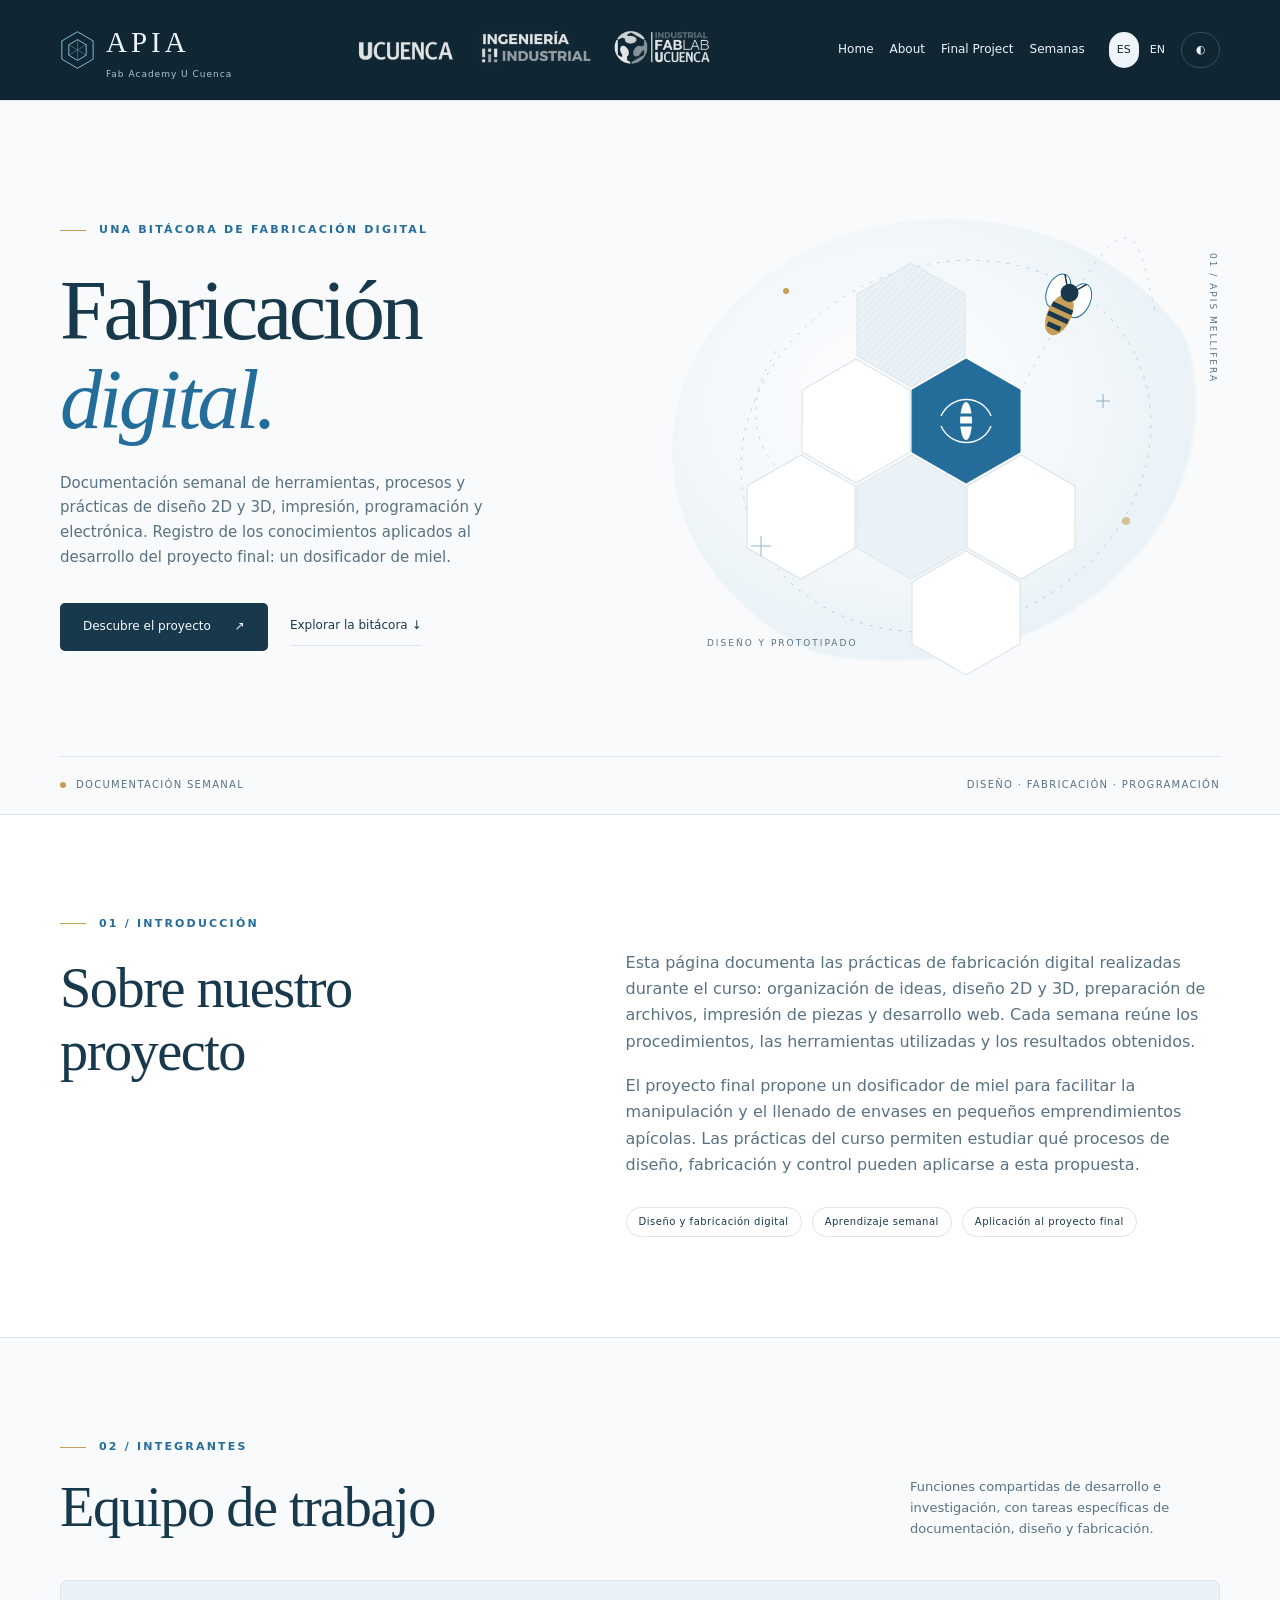
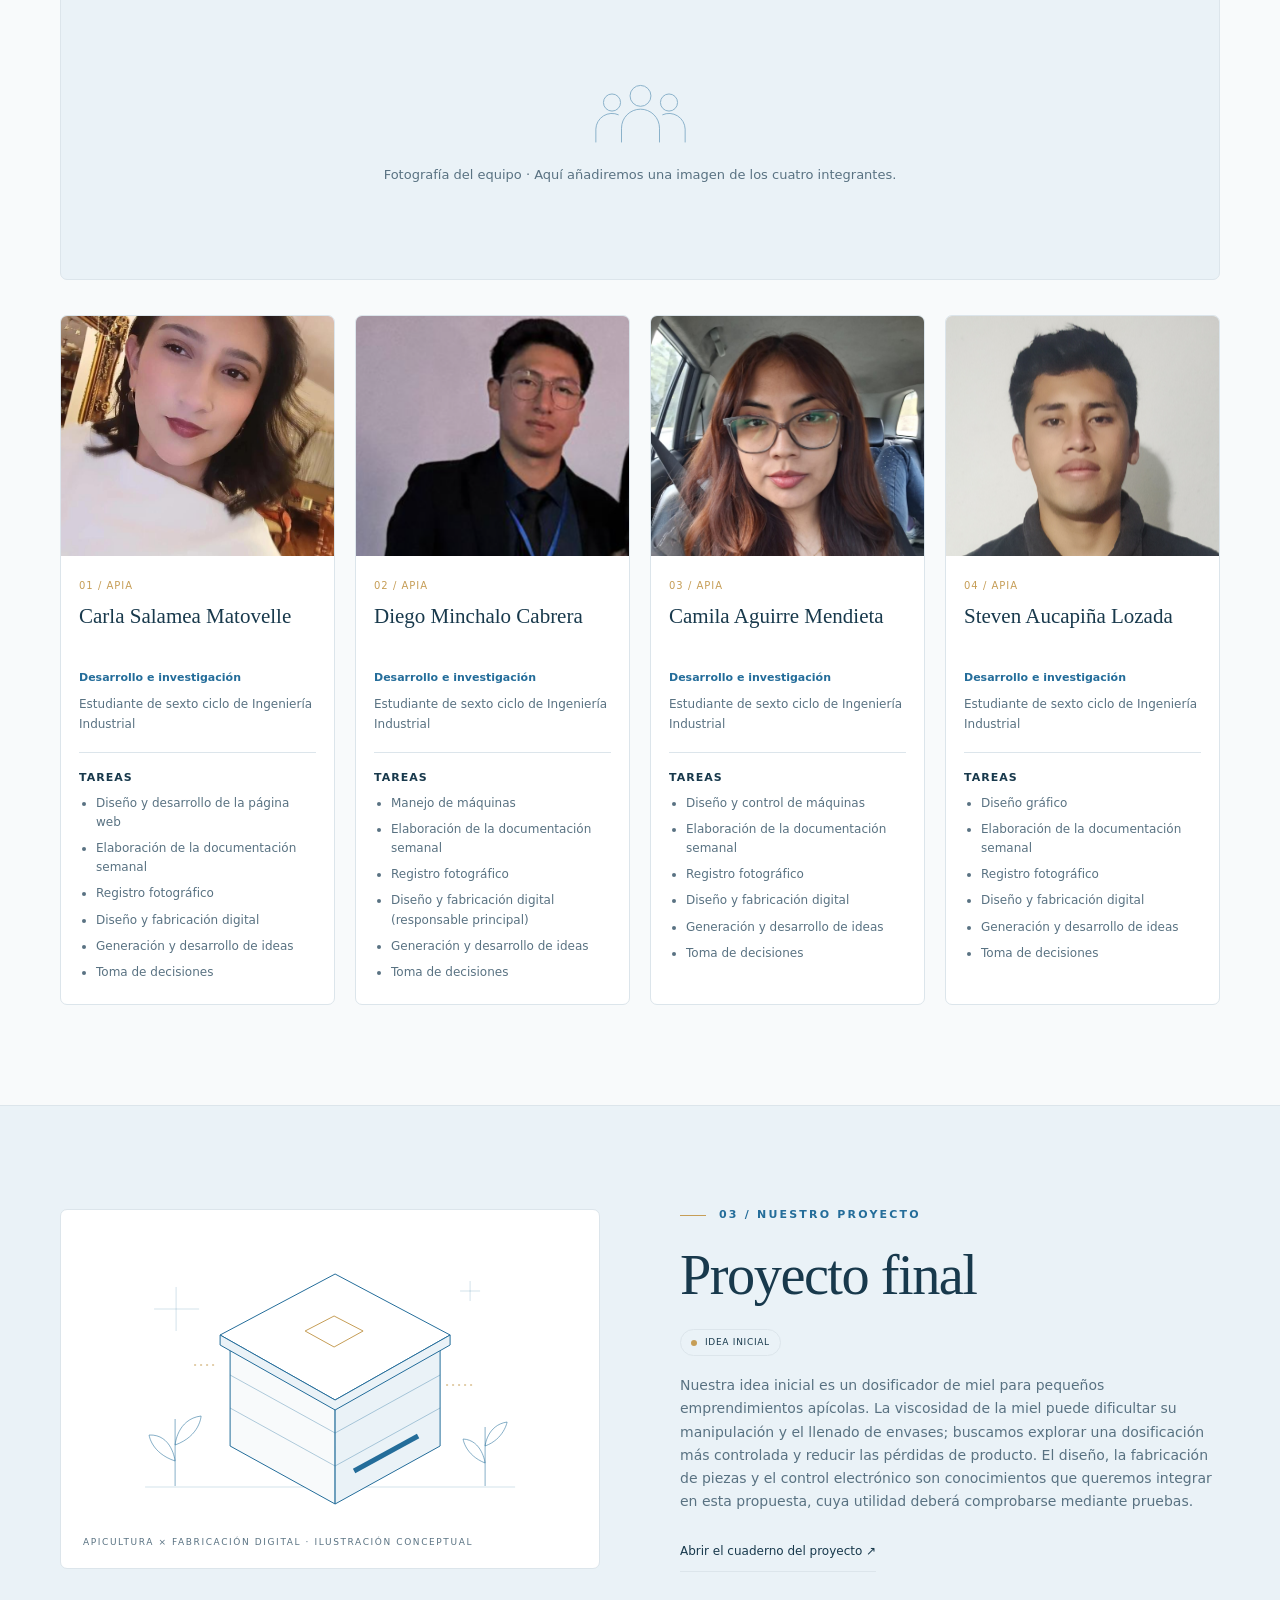
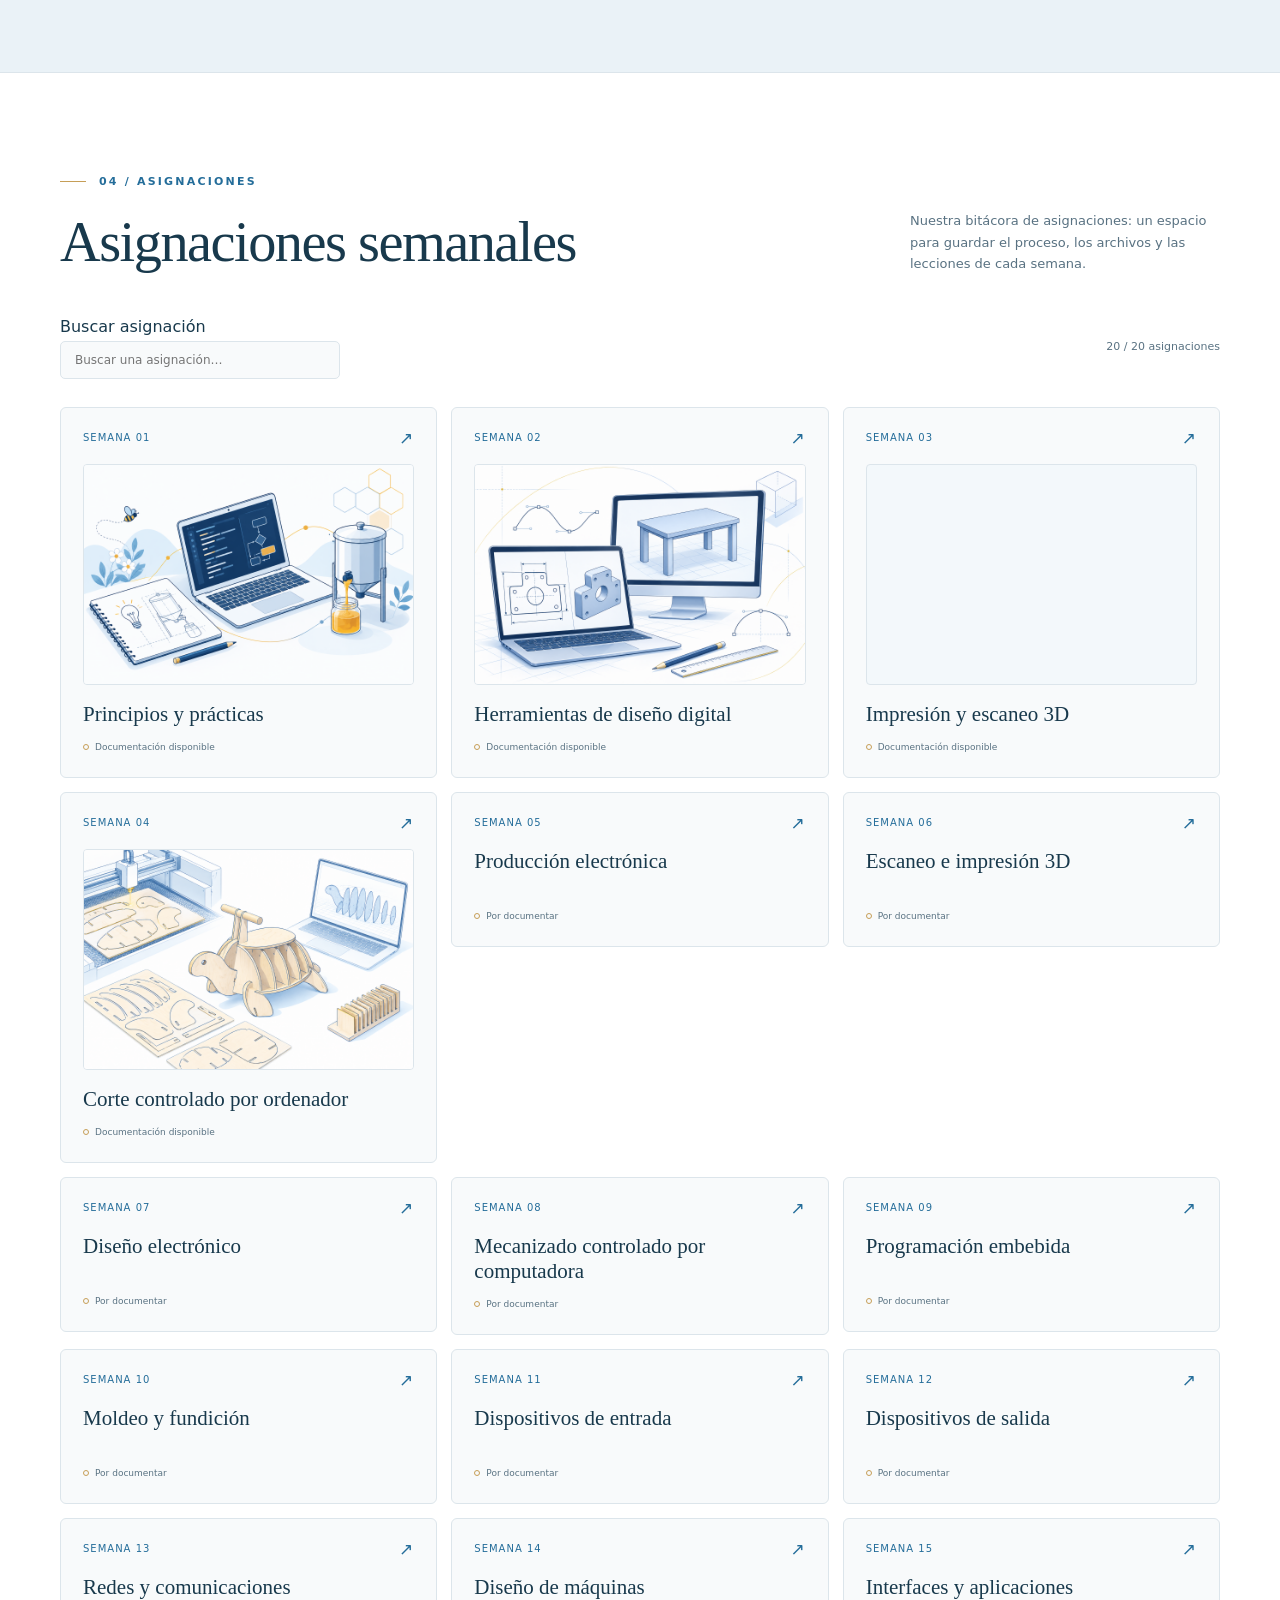
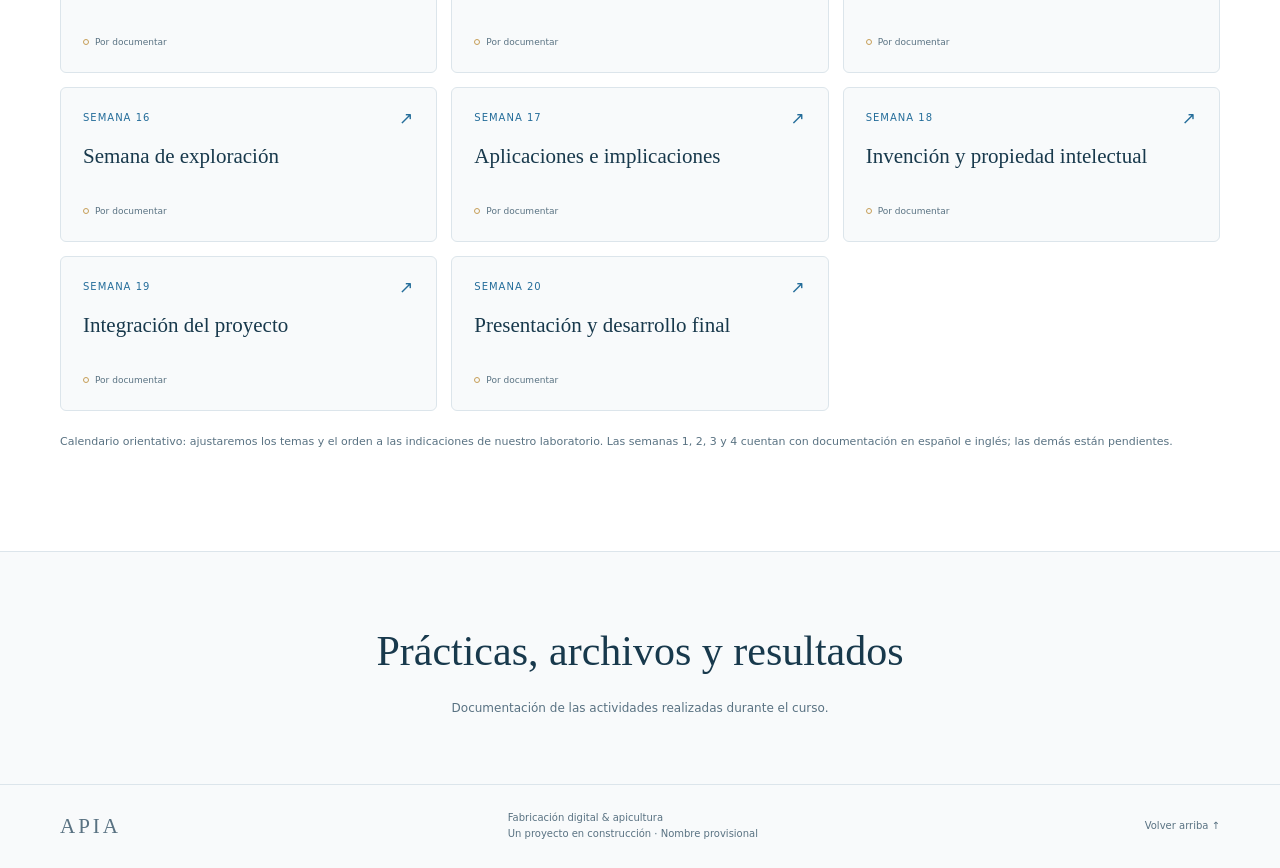
==== index.html @ dae1dbb6 "Reorganize week 4 around parametric press-fit design and laser cutting" ====
<!doctype html>
<html lang="es" data-theme="light">
<head>
<meta charset="utf-8"><meta name="viewport" content="width=device-width, initial-scale=1">
<meta name="description" content="Documentación semanal de diseño, fabricación digital y desarrollo de un dosificador de miel.">
<title>APIA · Fabricación digital</title>
<style>
:root{--bg:#f8fafb;--paper:#fff;--ink:#18394c;--muted:#597282;--blue:#246d9a;--soft:#eaf2f7;--line:#dce5eb;--gold:#c69e57;--header:rgba(248,250,251,.92);color-scheme:light}html[data-theme=dark]{--bg:#101f2a;--paper:#172c39;--ink:#edf5fa;--muted:#afc3cf;--blue:#93cfee;--soft:#203b4c;--line:#355060;--gold:#dfbc7d;--header:rgba(16,31,42,.94);color-scheme:dark}*{box-sizing:border-box}html{scroll-behavior:smooth;scroll-padding-top:110px}body{margin:0;background:var(--bg);color:var(--ink);font:16px/1.65 system-ui,-apple-system,BlinkMacSystemFont,"Segoe UI",sans-serif}button,a{-webkit-tap-highlight-color:transparent}a{color:inherit;text-decoration:none}button{font:inherit;cursor:pointer;color:inherit}button:focus-visible,a:focus-visible{outline:3px solid var(--gold);outline-offset:5px}button{border:0}h1,h2,h3,p{margin:0}h1,h2,.serif{font-family:Georgia,"Times New Roman",serif;font-weight:400}h2{font-size:clamp(36px,4.4vw,58px);line-height:1.13;letter-spacing:-1.5px}p{color:var(--muted)}.wrap{width:min(1160px,calc(100% - 64px));margin:auto}.eyebrow{font-size:11px;font-weight:650;text-transform:uppercase;letter-spacing:2.2px;color:var(--blue);display:flex;align-items:center;gap:13px}.eyebrow:before{content:"";width:26px;height:1px;background:var(--gold)}header{position:sticky;top:0;z-index:10;background:var(--header);backdrop-filter:blur(16px);border-bottom:1px solid var(--line)}.nav{display:flex;align-items:center;justify-content:space-between;min-height:88px;gap:24px}.brand{display:flex;align-items:center;gap:11px}.brand svg{width:35px;height:40px;color:var(--blue)}.brand strong{font-family:Georgia,serif;font-size:29px;letter-spacing:4px;font-weight:400}.brand small{display:block;font-size:8px;letter-spacing:1.8px;color:var(--muted);margin-top:-6px}.navlinks{display:flex;gap:28px;font-size:12px}.tools{display:flex;gap:8px;align-items:center}.tool{background:transparent;border:1px solid var(--line);border-radius:24px;min-width:39px;height:36px;font-size:11px;padding:0 11px}.tool.active{background:var(--ink);color:var(--bg);border-color:var(--ink)}.langs{display:flex;gap:3px}.langs .tool{border:0;min-width:30px;padding:0 8px}.hero{position:relative;overflow:hidden}.hero-grid{display:grid;grid-template-columns:1.08fr 1fr;gap:20px;align-items:center;min-height:655px;padding:70px 0 55px}.hero h1{font-size:clamp(55px,6.6vw,86px);line-height:1.06;letter-spacing:-3.5px;margin:26px 0}.hero h1 em{color:var(--blue);font-weight:400}.hero-copy>p{max-width:430px;font-size:15px}.actions{display:flex;gap:22px;align-items:center;margin-top:33px;flex-wrap:wrap}.primary{background:var(--ink);color:var(--bg);padding:14px 23px;border-radius:5px;font-size:12px;display:inline-flex;gap:24px;align-items:center}.textlink{font-size:12px;border-bottom:1px solid var(--line);padding:9px 0}.hero-art{position:relative;height:490px}.orb{position:absolute;inset:28px 0 0;border-radius:50%;background:radial-gradient(ellipse at 40% 40%,var(--paper),var(--soft) 65%,transparent 66%)}.hive-art{position:absolute;width:100%;height:100%;color:var(--blue);overflow:visible}.orbit{stroke:var(--blue);stroke-width:.8;stroke-dasharray:3 7;fill:none;opacity:.3}.hex{fill:var(--paper);stroke:var(--line);stroke-width:1.2}.hex-blue{fill:var(--blue);stroke:var(--blue)}.hex-soft{fill:var(--soft);stroke:var(--line)}.flying{animation:drift 8s ease-in-out infinite;transform-origin:340px 140px}.wing{animation:wing .23s ease-in-out infinite alternate;transform-box:fill-box;transform-origin:bottom center}.art-label{position:absolute;bottom:30px;left:35px;font-size:9px;letter-spacing:2px;color:var(--muted)}.art-note{position:absolute;right:0;top:62px;writing-mode:vertical-rl;font-size:9px;letter-spacing:2px;color:var(--muted)}.hero-bottom{border-top:1px solid var(--line);display:flex;justify-content:space-between;align-items:center;padding:20px 0;font-size:10px;color:var(--muted);letter-spacing:1.3px;text-transform:uppercase}.hero-bottom span:first-child{display:flex;gap:10px;align-items:center}.dot{width:6px;height:6px;border-radius:50%;background:var(--gold)}section{padding:100px 0;scroll-margin-top:20px}.intro{background:var(--paper);border-block:1px solid var(--line)}.intro-grid{display:grid;grid-template-columns:.8fr 1fr;gap:90px;align-items:start}.intro h2{margin-top:24px}.intro-text{padding-top:35px}.intro-text p+p{margin-top:18px}.pillars{display:flex;gap:10px;flex-wrap:wrap;margin-top:28px}.pill{font-size:10px;border:1px solid var(--line);border-radius:20px;padding:6px 12px;letter-spacing:.5px}.section-top{display:flex;justify-content:space-between;gap:36px;align-items:end;margin-bottom:40px}.section-top h2{margin-top:20px}.section-top>p{max-width:310px;font-size:13px}.team-grid{display:grid;grid-template-columns:repeat(4,1fr);gap:20px}.person{background:var(--paper);border:1px solid var(--line);border-radius:7px;overflow:hidden}.portrait{height:240px;position:relative;background:var(--soft);display:grid;place-items:center;overflow:hidden}.portrait:before{content:"";width:150px;height:150px;border:1px solid var(--line);transform:rotate(30deg);border-radius:28px}.portrait svg{position:absolute;width:94px;height:115px;color:var(--blue);opacity:.3}.portrait img{position:absolute;width:100%;height:100%;object-fit:cover}.photo-label{position:absolute;bottom:13px;left:15px;font-size:8px;text-transform:uppercase;letter-spacing:1.8px;color:var(--muted)}.person-copy{padding:20px}.person h3{font:22px Georgia,serif}.person-copy p{font-size:12px;margin-top:8px}.person-num{font-size:10px;color:var(--gold);letter-spacing:1px;display:block;margin-bottom:9px}.project{background:var(--soft);border-block:1px solid var(--line)}.project-grid{display:grid;grid-template-columns:1fr 1fr;gap:80px;align-items:center}.project-visual{height:360px;border:1px solid var(--line);border-radius:7px;position:relative;display:grid;place-items:center;background:var(--paper);overflow:hidden}.project-visual svg{height:280px;width:90%;color:var(--blue)}.visual-caption{position:absolute;left:22px;bottom:18px;font-size:9px;letter-spacing:1.6px;color:var(--muted)}.project h2{margin:20px 0}.project p{font-size:14px}.status{display:inline-flex;align-items:center;gap:8px;padding:5px 10px;border:1px solid var(--line);border-radius:20px;font-size:9px;letter-spacing:.7px;margin-bottom:18px}.project .textlink{display:inline-block;margin-top:20px}.weeks{background:var(--paper)}.weeks-head{margin-bottom:28px;display:flex;justify-content:space-between;gap:16px;align-items:center}.search{border:1px solid var(--line);background:var(--bg);color:var(--ink);border-radius:5px;padding:11px 14px;font:12px system-ui;max-width:100%;width:280px}.week-count{font-size:11px;color:var(--muted)}.week-grid{display:grid;grid-template-columns:repeat(3,1fr);gap:14px}.week{padding:22px;text-align:left;background:var(--bg);border:1px solid var(--line);border-radius:6px;min-height:155px;transition:transform .2s,border-color .2s;display:flex;flex-direction:column;align-items:start}.week:hover{transform:translateY(-4px);border-color:var(--blue)}.week-top{display:flex;justify-content:space-between;width:100%;font-size:10px;color:var(--blue);letter-spacing:1px}.week-top .arrow{font-size:17px;line-height:1}.week h3{font:21px/1.2 Georgia,serif;margin:17px 0 13px}.week-status{font-size:9px;color:var(--muted);margin-top:auto;display:flex;gap:6px;align-items:center}.week-status:before{content:"";width:4px;height:4px;border:1px solid var(--gold);border-radius:50%}.calendar-note{font-size:11px;margin-top:22px}.empty{padding:30px 0;color:var(--muted)}.closing{padding:65px 0;text-align:center;border-top:1px solid var(--line)}.closing .serif{font-size:clamp(27px,4vw,42px)}.closing p{font-size:12px;margin-top:13px}footer{border-top:1px solid var(--line);padding:24px 0}.footer-inner{display:flex;justify-content:space-between;gap:20px;align-items:center;font-size:10px;color:var(--muted)}dialog{width:min(680px,calc(100% - 32px));max-height:85dvh;border:1px solid var(--line);background:var(--paper);color:var(--ink);border-radius:10px;padding:38px;box-shadow:0 30px 100px #0003}dialog::backdrop{background:#0b2439a6;backdrop-filter:blur(5px)}.dialog-close{float:right;background:var(--soft);border-radius:50%;width:35px;height:35px;font-size:24px;line-height:1}.dialog-label{font-size:10px;letter-spacing:1.6px;color:var(--blue);margin-bottom:20px}dialog h2{font-size:36px;margin:18px 0 24px}dialog h3{font:23px Georgia,serif;margin:24px 0 10px}dialog p{font-size:14px;white-space:pre-line}.skip{position:fixed;left:20px;top:-100px;z-index:30;background:var(--ink);color:var(--bg);padding:12px}.skip:focus{top:10px}@keyframes drift{0%,100%{transform:translate(0,0) rotate(-5deg)}50%{transform:translate(-18px,16px) rotate(6deg)}}@keyframes wing{to{transform:scaleX(.75) rotate(9deg)}}@media(min-width:1500px){.hero-grid{min-height:720px}}@media(max-width:900px){.navlinks{gap:15px;font-size:11px}.wrap{width:calc(100% - 40px)}.hero-grid{min-height:580px}.hero h1{font-size:62px}.hero-art{height:380px}.intro-grid,.project-grid{gap:40px}.team-grid{grid-template-columns:repeat(2,1fr)}.portrait{height:260px}}@media(max-width:620px){.nav{flex-wrap:wrap;gap:10px;padding:14px 0}.brand strong{font-size:24px}.brand svg{width:27px}.navlinks{order:3;width:100%;justify-content:space-between;padding-top:8px;border-top:1px solid var(--line);font-size:11px}.tool{height:32px}.hero-grid{grid-template-columns:1fr;padding:44px 0 10px;gap:0}.hero h1{font-size:62px;letter-spacing:-2.5px}.hero-copy>p{font-size:14px}.hero-art{height:340px;max-width:390px;width:100%;margin:0 auto}.art-label{left:15px;bottom:15px;font-size:8px}.art-note{font-size:8px}.hero-bottom{font-size:8px;gap:15px;letter-spacing:.6px}.hero-bottom>span:last-child{text-align:right}section{padding:64px 0}.intro-grid,.project-grid{grid-template-columns:1fr;gap:26px}.intro-text{padding:0}.section-top{display:block}.section-top>p{margin-top:20px}.team-grid{gap:12px}.portrait{height:180px}.person-copy{padding:14px}.person h3{font-size:19px}.person-copy p{font-size:11px}.project-visual{height:290px}.project-grid>.project-copy{order:-1}.week-grid{grid-template-columns:1fr 1fr;gap:10px}.week{padding:15px;min-height:155px}.week h3{font-size:19px}.weeks-head{align-items:start;flex-direction:column}.search{width:100%}.footer-inner{align-items:start}.footer-inner>span{max-width:190px;text-align:right}dialog{padding:24px}dialog h2{font-size:30px}}@media(prefers-reduced-motion:reduce){html{scroll-behavior:auto}*,*:before,*:after{animation:none!important;transition:none!important}}

.institution-bar{background:#fff;border-bottom:1px solid #dce5eb}.institutions{display:flex;justify-content:center;align-items:center;gap:38px;padding:15px 0}.institution{color:#143b60;font-family:Arial,sans-serif;font-weight:800;line-height:1.12;text-align:center;min-width:150px}.institution.uc{font-size:28px;letter-spacing:-1px}.institution small{display:block;font-size:9px;letter-spacing:1.3px;font-weight:500;margin-top:5px}.institution.industrial{font-size:17px;text-align:left;border-left:4px solid #b2303f;padding-left:12px}.institution.fablab{font-size:21px;border-left:1px solid #dce5eb;padding-left:30px}.group-photo{margin-bottom:35px;border:1px solid var(--line);border-radius:7px;background:var(--soft);min-height:300px;display:flex;align-items:center;justify-content:center;flex-direction:column;gap:14px;padding:30px;text-align:center}.group-photo svg{width:95px;height:75px;color:var(--blue);opacity:.5}.group-photo figcaption{font-size:13px;color:var(--muted)}.group-photo img{width:100%;max-height:480px;object-fit:cover;border-radius:4px}.group-photo.has-photo{padding:0;overflow:hidden}.group-photo.has-photo figcaption{padding:0 20px 20px}.group-photo{margin-inline:0}.navlinks{gap:22px}html{scroll-padding-top:190px}@media(max-width:620px){.institutions{gap:12px;padding:12px 0}.institution{min-width:0;flex:1}.institution.uc{font-size:19px}.institution.industrial{font-size:11px;padding-left:8px}.institution.fablab{font-size:15px;padding-left:10px}.institution small{font-size:7px;letter-spacing:.5px}.group-photo{min-height:230px}.navlinks{gap:15px;justify-content:center}html{scroll-padding-top:210px}}
/* Los archivos originales se conservan; el contenedor solo limita sus márgenes blancos. */
.institutions{gap:24px;padding:12px 0}.institution{position:relative;width:210px;max-width:210px;min-width:0;height:80px;overflow:hidden;background:#fff;flex:1;border:1px solid #e7edf1;border-radius:6px}.institution img{position:absolute;left:50%;top:50%;transform:translate(-50%,-50%);width:calc(100% - 26px);height:auto;display:block;max-width:184px}@media(max-width:620px){.institutions{gap:9px;padding:10px 0}.institution{height:55px}.institution img{width:calc(100% - 12px)}}
/* Logos integrados en la barra principal, sin franja ni tarjetas. */
header{background:#102632;color:#edf5fa}.nav{gap:24px;min-height:100px}.brand{flex-shrink:0}.brand small{color:#afc3cf;font-size:9px;letter-spacing:1px;margin-top:0}.brand svg{color:#93cfee}.institutions{display:flex;align-items:center;gap:18px;padding:0;flex:1;justify-content:center;min-width:0}.institution{flex:0 1 112px;width:112px;max-width:112px;height:46px;border:0;border-radius:0;background:transparent}.institution img{width:100%;max-width:none;filter:grayscale(1) invert(1);mix-blend-mode:screen}.navlinks{flex-shrink:0;color:#edf5fa;gap:20px}.tools{flex-shrink:0}.tool{border-color:#355060;color:#edf5fa}.tool.active{background:#edf5fa;color:#102632;border-color:#edf5fa}html{scroll-padding-top:125px}@media(max-width:1000px){.nav{gap:14px;flex-wrap:wrap;padding:16px 0}.institutions{order:2;flex:0 0 100%;gap:24px}.navlinks{margin-left:auto}.tools{order:1}.institution{height:42px;flex-basis:105px;max-width:105px}html{scroll-padding-top:180px}}@media(max-width:620px){.nav{gap:12px}.brand{margin-right:auto}.navlinks{order:3;width:100%;margin:0;padding-top:10px;border-top:1px solid #355060}.institutions{gap:18px}.institution{height:36px;flex-basis:90px;max-width:90px}.tools{order:0}html{scroll-padding-top:210px}}
/* Portadas de asignaciones: añadir imágenes a medida que se documentan las semanas. */
.week-cover{display:block;width:100%;height:auto;aspect-ratio:3/2;object-fit:cover;border:1px solid var(--line);border-radius:4px;margin-top:17px;background:#f3f8fb}.week-grid{align-items:start}.week{width:100%}
</style>
<link rel="stylesheet" href="site-navigation.css?v=2"><style>.person-copy{padding:22px 18px}.person h3{font-size:21px;line-height:1.25;min-height:2.5em}.person-copy .person-role{color:var(--blue);font-size:11px;font-weight:600;margin-top:13px}.person-copy .person-study{font-size:12px;margin-top:8px;padding-bottom:17px;border-bottom:1px solid var(--line)}.person-tasks-title{font:600 11px system-ui,sans-serif;color:var(--ink);text-transform:uppercase;letter-spacing:1px;margin:18px 0 10px}.person-tasks{padding-left:17px;margin:0;color:var(--muted);font-size:12px;line-height:1.6}.person-tasks li+li{margin-top:7px}.portrait:has(img):before{display:none}.team-grid{align-items:stretch}@media(max-width:620px){.person-copy{padding:16px 12px}.person h3{font-size:19px}.person-tasks{font-size:11px}.person-copy .person-study{font-size:11px}.person-copy .person-role{font-size:10px}}@media(max-width:360px){.team-grid{grid-template-columns:1fr}.portrait{height:280px}.person h3{min-height:0}}</style></head>
<body>
<a class="skip" href="#main" data-t="skip">Saltar al contenido</a>
<header><div class="wrap nav"><a class="brand" href="#home" aria-label="APIA"><svg viewBox="0 0 40 46" fill="none" aria-hidden="true"><path d="M20 2 38 12.5v21L20 44 2 33.5v-21Z" stroke="currentColor"/><path d="M20 11 30 17v12L20 35 10 29V17Z" stroke="currentColor"/><path d="M20 11v24M10 17l20 12M30 17 10 29" stroke="currentColor" opacity=".4"/></svg><span><strong>APIA</strong><small data-t="brand">Fab Academy U Cuenca</small></span></a><div class="institutions" aria-label="Instituciones"><div class="institution"><img src="images/ucuenca.png" alt="Universidad de Cuenca" width="2677" height="1505" decoding="async"></div><div class="institution"><img src="images/ingenieria-industrial.jpg" alt="Ingeniería Industrial" width="200" height="200" decoding="async"></div><div class="institution"><img src="images/fablab-ucuenca.jpeg" alt="Industrial FabLab UCuenca" width="1472" height="832" decoding="async"></div></div><nav class="navlinks" aria-label="Principal"><a href="#home">Home</a><a href="#about">About</a><a href="#project">Final Project</a><a data-weeks-link href="#assignments">Semanas</a></nav><div class="tools"><div class="langs"><button class="tool active" id="es" lang="es" aria-label="Español" aria-pressed="true">ES</button><button class="tool" id="en" lang="en" aria-label="English" aria-pressed="false">EN</button></div><button class="tool" id="theme" aria-label="Activar tema oscuro" aria-pressed="false">◐</button></div></div></header>
<main id="main"><div class="hero" id="home"><div class="wrap"><div class="hero-grid"><div class="hero-copy"><div class="eyebrow" data-t="heroLabel">Una bitácora de fabricación digital</div><h1 data-t="heroTitle">Fabricación<br><em>digital.</em></h1><p data-t="heroText">Documentación semanal de herramientas, procesos y prácticas de diseño 2D y 3D, impresión, programación y electrónica. Registro de los conocimientos aplicados al desarrollo del proyecto final: un dosificador de miel.</p><div class="actions"><a class="primary" href="#project"><span data-t="discover">Descubre el proyecto</span><span aria-hidden="true">↗</span></a><a class="textlink" href="#assignments" data-t="explore">Explorar la bitácora ↓</a></div></div><div class="hero-art" role="img" aria-label="Ilustración de un panal azul y una abeja en vuelo" id="heroArt"><div class="orb"></div><svg class="hive-art" viewBox="0 0 500 490" aria-hidden="true"><defs><polygon id="hex" points="0,-62 54,-31 54,31 0,62 -54,31 -54,-31"/><pattern id="lines" width="7" height="7" patternUnits="userSpaceOnUse"><path d="M0 7 7 0" stroke="currentColor" opacity=".1" stroke-width=".7"/></pattern></defs><ellipse class="orbit" cx="250" cy="255" rx="210" ry="180" transform="rotate(-25 250 255)"/><path class="orbit" d="M80 160C-10 300 220 400 330 190S440 40 460 125"/><g transform="translate(160 230)"><use href="#hex" class="hex"/><use href="#hex" x="110" class="hex-blue"/><use href="#hex" x="55" y="96" class="hex-soft"/><use href="#hex" x="165" y="96" class="hex"/><use href="#hex" x="110" y="192" class="hex"/><use href="#hex" x="-55" y="96" class="hex"/><use href="#hex" x="55" y="-96" class="hex-soft"/><use href="#hex" x="55" y="-96" fill="url(#lines)"/><path d="M85-5c10-22 41-22 50 0M85 5c10 22 41 22 50 0" fill="none" stroke="var(--bg)" stroke-width="1.4"/><ellipse cx="110" cy="0" rx="6" ry="19" fill="var(--bg)"/><path d="M102-6h16M103 4h14" stroke="var(--blue)" stroke-width="3"/></g><g class="flying"><g transform="translate(365 120) rotate(25)"><ellipse class="wing" cx="-11" cy="-17" rx="11" ry="18" fill="var(--paper)" stroke="var(--blue)" stroke-width="1"/><ellipse class="wing" cx="12" cy="-17" rx="11" ry="18" fill="var(--paper)" stroke="var(--blue)" stroke-width="1"/><ellipse cy="4" rx="12" ry="22" fill="var(--gold)"/><path d="M-11-3h22M-11 7h22M-7 17H7" stroke="var(--ink)" stroke-width="5"/><circle cy="-20" r="9" fill="var(--ink)"/><path d="m-5-25-7-10m17 10 7-10" stroke="var(--ink)" fill="none" stroke-width="1.5"/></g></g><circle cx="90" cy="100" r="3" fill="var(--gold)"/><circle cx="430" cy="330" r="4" fill="var(--gold)" opacity=".6"/><path d="M55 355h20m-10-10v20M400 210h14m-7-7v14" stroke="var(--blue)" opacity=".5"/></svg><span class="art-label" data-t="artLabel">DISEÑO Y PROTOTIPADO</span><span class="art-note">01 / APIS MELLIFERA</span></div></div><div class="hero-bottom"><span><i class="dot"></i><span data-t="heroBottom">Documentación semanal</span></span><span data-t="heroBottomRight">Diseño · Fabricación · Programación</span></div></div></div>
<section class="intro" id="about"><div class="wrap intro-grid"><div><div class="eyebrow" data-t="aboutLabel">01 / El origen</div><h2 data-t="aboutTitle">La naturaleza<br>como punto de partida.</h2></div><div class="intro-text"><p data-t="aboutText">Esta página documenta las prácticas de fabricación digital realizadas durante el curso: organización de ideas, diseño 2D y 3D, preparación de archivos, impresión de piezas y desarrollo web. Cada semana reúne los procedimientos, las herramientas utilizadas y los resultados obtenidos.</p><p data-t="aboutText2">El proyecto final propone un dosificador de miel para facilitar la manipulación y el llenado de envases en pequeños emprendimientos apícolas. Las prácticas del curso permiten estudiar qué procesos de diseño, fabricación y control pueden aplicarse a esta propuesta.</p><div class="pillars"><span class="pill" data-t="pillar1">Diseño y fabricación digital</span><span class="pill" data-t="pillar2">Aprendizaje semanal</span><span class="pill" data-t="pillar3">Aplicación al proyecto final</span></div></div></div></section>
<section id="team"><div class="wrap"><div class="section-top"><div><div class="eyebrow" data-t="teamLabel">02 / La colmena humana</div><h2 data-t="teamTitle">Cuatro miradas.<br>Un mismo propósito.</h2></div><p data-t="teamText">Un espacio para presentar a quienes darán vida al proyecto. Pronto, nuestras historias y lo que cada uno aporta al equipo.</p></div><figure class="group-photo" id="groupPhoto"></figure><div class="team-grid" id="teamGrid"></div></div></section>
<section class="project" id="project"><div class="wrap project-grid"><div class="project-visual"><svg viewBox="0 0 440 280" fill="none" aria-hidden="true"><path d="M35 238h370" stroke="currentColor" opacity=".2"/><path d="m120 95 105-55 105 55-105 58Z" fill="var(--soft)" stroke="currentColor"/><path d="m120 95 105 58v102l-105-58Z" fill="var(--bg)" stroke="currentColor"/><path d="m225 153 105-58v102l-105 58Z" fill="var(--soft)" stroke="currentColor"/><path d="m120 126 105 58 105-58M120 159l105 58 105-58" stroke="currentColor" opacity=".35"/><path d="m110 86 115-61 115 61-115 65Z" fill="var(--paper)" stroke="currentColor"/><path d="m110 86 115 65 115-65v10l-115 65-115-65Z" fill="var(--soft)" stroke="currentColor"/><path d="m244 222 64-35" stroke="currentColor" stroke-width="5"/><path d="M65 170v67m0-25c-24-8-26-26-26-26 23-1 26 26 26 26Zm0-16c25-9 26-29 26-29-24 3-26 29-26 29ZM375 178v59m0-23c-20-8-22-24-22-24 19 1 22 24 22 24Zm0-17c19-7 22-24 22-24-20 3-22 24-22 24Z" stroke="currentColor" opacity=".55"/><path d="M44 60h45m-23-22v44M350 42h20m-10-10v20" stroke="currentColor" opacity=".2"/><path d="m195 82 29-15 29 15-29 16Z" stroke="var(--gold)"/><path d="M84 116h22m230 20h28" stroke="var(--gold)" stroke-dasharray="2 4"/></svg><span class="visual-caption" data-t="visualCaption">APICULTURA × FABRICACIÓN DIGITAL · ILUSTRACIÓN CONCEPTUAL</span></div><div class="project-copy"><div class="eyebrow" data-t="projectLabel">03 / Nuestro proyecto</div><h2 data-t="projectTitle">Tecnología al servicio<br>de la colmena.</h2><div class="status"><i class="dot"></i><span data-t="projectStatus">IDEA INICIAL</span></div><p data-t="projectText">Nuestra idea inicial es un dosificador de miel para pequeños emprendimientos apícolas. La viscosidad de la miel puede dificultar su manipulación y el llenado de envases; buscamos explorar una dosificación más controlada y reducir las pérdidas de producto. El diseño, la fabricación de piezas y el control electrónico son conocimientos que queremos integrar en esta propuesta, cuya utilidad deberá comprobarse mediante pruebas.</p><button class="textlink" style="background:transparent" id="projectDetails" data-t="projectMore">Abrir el cuaderno del proyecto ↗</button></div></div></section>
<section class="weeks" id="assignments"><div class="wrap"><div class="section-top"><div><div class="eyebrow" data-t="weeksLabel">04 / El proceso, semana a semana</div><h2 data-t="weeksTitle">Una idea se construye.<br>Y se documenta.</h2></div><p data-t="weeksText">Nuestra bitácora de asignaciones: un espacio para guardar el proceso, los archivos y las lecciones de cada semana.</p></div><div class="weeks-head"><label><span class="sr" data-t="searchLabel">Buscar asignación</span><br><input class="search" id="search" type="search" placeholder="Buscar una asignación…"></label><span class="week-count" id="weekCount" aria-live="polite"></span></div><div class="week-grid" id="weekGrid"></div><p class="calendar-note" data-t="calendarNote">Calendario orientativo: ajustaremos los temas y el orden a las indicaciones de nuestro laboratorio. Las semanas 1, 2, 3 y 4 cuentan con documentación en español e inglés; las demás están pendientes.</p></div></section>
<div class="closing"><div class="wrap"><div class="serif" data-t="closing">Prácticas, archivos y resultados</div><p data-t="closingText">Documentación de las actividades realizadas durante el curso.</p></div></div>
</main><footer><div class="wrap footer-inner"><a href="#home" class="serif" style="font-size:21px;letter-spacing:3px">APIA</a><span data-t="footer">Fabricación digital & apicultura<br>Un proyecto en construcción · Nombre provisional</span><a href="#home" data-t="top">Volver arriba ↑</a></div></footer>
<dialog id="entry"><button class="dialog-close" id="closeDialog" aria-label="Cerrar">×</button><div id="entryContent"></div></dialog>
<script>
// PERSONALIZA AQUÍ: nombres, biografías y rutas de fotos. Conserva las dos traducciones.
// Foto grupal: escribe una ruta como images/equipo.jpg cuando tengas el archivo.
const groupPhoto = "";
const members = [
  {
    "name": {
      "es": "Carla Salamea Matovelle",
      "en": "Carla Salamea Matovelle"
    },
    "role": {
      "es": "Desarrollo e investigación",
      "en": "Development and research"
    },
    "study": {
      "es": "Estudiante de sexto ciclo de Ingeniería Industrial",
      "en": "Sixth-semester Industrial Engineering student"
    },
    "tasks": {
      "es": [
        "Diseño y desarrollo de la página web",
        "Elaboración de la documentación semanal",
        "Registro fotográfico",
        "Diseño y fabricación digital",
        "Generación y desarrollo de ideas",
        "Toma de decisiones"
      ],
      "en": [
        "Website design and development",
        "Weekly documentation",
        "Photographic documentation",
        "Digital design and fabrication",
        "Idea generation and development",
        "Decision-making"
      ]
    },
    "photo": "images/team/carla-salamea.jpeg",
    "photoPosition": "50% 40%"
  },
  {
    "name": {
      "es": "Diego Minchalo Cabrera",
      "en": "Diego Minchalo Cabrera"
    },
    "role": {
      "es": "Desarrollo e investigación",
      "en": "Development and research"
    },
    "study": {
      "es": "Estudiante de sexto ciclo de Ingeniería Industrial",
      "en": "Sixth-semester Industrial Engineering student"
    },
    "tasks": {
      "es": [
        "Manejo de máquinas",
        "Elaboración de la documentación semanal",
        "Registro fotográfico",
        "Diseño y fabricación digital (responsable principal)",
        "Generación y desarrollo de ideas",
        "Toma de decisiones"
      ],
      "en": [
        "Machine operation",
        "Weekly documentation",
        "Photographic documentation",
        "Digital design and fabrication (primary responsibility)",
        "Idea generation and development",
        "Decision-making"
      ]
    },
    "photo": "images/team/diego-minchalo.png",
    "photoPosition": "50% 25%"
  },
  {
    "name": {
      "es": "Camila Aguirre Mendieta",
      "en": "Camila Aguirre Mendieta"
    },
    "role": {
      "es": "Desarrollo e investigación",
      "en": "Development and research"
    },
    "study": {
      "es": "Estudiante de sexto ciclo de Ingeniería Industrial",
      "en": "Sixth-semester Industrial Engineering student"
    },
    "tasks": {
      "es": [
        "Diseño y control de máquinas",
        "Elaboración de la documentación semanal",
        "Registro fotográfico",
        "Diseño y fabricación digital",
        "Generación y desarrollo de ideas",
        "Toma de decisiones"
      ],
      "en": [
        "Machine design and control",
        "Weekly documentation",
        "Photographic documentation",
        "Digital design and fabrication",
        "Idea generation and development",
        "Decision-making"
      ]
    },
    "photo": "images/team/camila-aguirre.jpeg",
    "photoPosition": "50% 35%"
  },
  {
    "name": {
      "es": "Steven Aucapiña Lozada",
      "en": "Steven Aucapiña Lozada"
    },
    "role": {
      "es": "Desarrollo e investigación",
      "en": "Development and research"
    },
    "study": {
      "es": "Estudiante de sexto ciclo de Ingeniería Industrial",
      "en": "Sixth-semester Industrial Engineering student"
    },
    "tasks": {
      "es": [
        "Diseño gráfico",
        "Elaboración de la documentación semanal",
        "Registro fotográfico",
        "Diseño y fabricación digital",
        "Generación y desarrollo de ideas",
        "Toma de decisiones"
      ],
      "en": [
        "Graphic design",
        "Weekly documentation",
        "Photographic documentation",
        "Digital design and fabrication",
        "Idea generation and development",
        "Decision-making"
      ]
    },
    "photo": "images/team/steven-aucapina.jpeg",
    "photoPosition": "50% 25%"
  }
];
// Calendario orientativo: ajustar con el laboratorio.
const weeks = [
['Principios y prácticas','Principles and practices'],['Herramientas de diseño digital','Digital design tools'],['Impresión y escaneo 3D','3D printing and scanning'],['Corte controlado por ordenador','Computer-controlled cutting'],['Producción electrónica','Electronics production'],['Escaneo e impresión 3D','3D scanning and printing'],['Diseño electrónico','Electronics design'],['Mecanizado controlado por computadora','Computer-controlled machining'],['Programación embebida','Embedded programming'],['Moldeo y fundición','Molding and casting'],['Dispositivos de entrada','Input devices'],['Dispositivos de salida','Output devices'],['Redes y comunicaciones','Networking and communications'],['Diseño de máquinas','Machine design'],['Interfaces y aplicaciones','Interface and application programming'],['Semana de exploración','Wildcard week'],['Aplicaciones e implicaciones','Applications and implications'],['Invención y propiedad intelectual','Invention and intellectual property'],['Integración del proyecto','Project integration'],['Presentación y desarrollo final','Final presentation and development']];
// Ejemplo para añadir contenido real: entries[1] = {es:[{title:'Objetivo',text:'Mi documentación…'}],en:[{title:'Objective',text:'My documentation…'}]};
const entries = {};
const copy = {
es:{skip:'Saltar al contenido',brand:'Fab Academy U Cuenca',navAbout:'El origen',navTeam:'El equipo',navProject:'El proyecto',navWeeks:'Bitácora',heroLabel:'Una bitácora de fabricación digital',heroTitle:'Fabricación<br><em>digital.</em>',heroText:'Documentación semanal de herramientas, procesos y prácticas de diseño 2D y 3D, impresión, programación y electrónica. Registro de los conocimientos aplicados al desarrollo del proyecto final: un dosificador de miel.',discover:'Descubre el proyecto',explore:'Explorar la bitácora ↓',artLabel:'DISEÑO Y PROTOTIPADO',heroBottom:'Documentación semanal',heroBottomRight:'Diseño · Fabricación · Programación',aboutLabel:'01 / Introducción',aboutTitle:'Sobre nuestro proyecto',aboutText:'Esta página documenta las prácticas de fabricación digital realizadas durante el curso: organización de ideas, diseño 2D y 3D, preparación de archivos, impresión de piezas y desarrollo web. Cada semana reúne los procedimientos, las herramientas utilizadas y los resultados obtenidos.',aboutText2:'El proyecto final propone un dosificador de miel para facilitar la manipulación y el llenado de envases en pequeños emprendimientos apícolas. Las prácticas del curso permiten estudiar qué procesos de diseño, fabricación y control pueden aplicarse a esta propuesta.',pillar1:'Diseño y fabricación digital',pillar2:'Aprendizaje semanal',pillar3:'Aplicación al proyecto final',teamLabel:'02 / Integrantes',teamTitle:'Equipo de trabajo',teamText:'Funciones compartidas de desarrollo e investigación, con tareas específicas de documentación, diseño y fabricación.',projectLabel:'03 / Nuestro proyecto',projectTitle:'Proyecto final',projectStatus:'IDEA INICIAL',projectText:'Nuestra idea inicial es un dosificador de miel para pequeños emprendimientos apícolas. La viscosidad de la miel puede dificultar su manipulación y el llenado de envases; buscamos explorar una dosificación más controlada y reducir las pérdidas de producto. El diseño, la fabricación de piezas y el control electrónico son conocimientos que queremos integrar en esta propuesta, cuya utilidad deberá comprobarse mediante pruebas.',projectMore:'Abrir el cuaderno del proyecto ↗',visualCaption:'APICULTURA × FABRICACIÓN DIGITAL · ILUSTRACIÓN CONCEPTUAL',weeksLabel:'04 / Asignaciones',weeksTitle:'Asignaciones semanales',weeksText:'Nuestra bitácora de asignaciones: un espacio para guardar el proceso, los archivos y las lecciones de cada semana.',searchLabel:'Buscar asignación',calendarNote:'Calendario orientativo: ajustaremos los temas y el orden a las indicaciones de nuestro laboratorio. Las semanas 1, 2, 3 y 4 cuentan con documentación en español e inglés; las demás están pendientes.',closing:'Prácticas, archivos y resultados',closingText:'Documentación de las actividades realizadas durante el curso.',footer:'Fabricación digital & apicultura<br>Un proyecto en construcción · Nombre provisional',top:'Volver arriba ↑',pending:'Por documentar',groupCaption:'Fotografía del equipo · Aquí añadiremos una imagen de los cuatro integrantes.',photo:'Tu fotografía aquí',week:'SEMANA',search:'Buscar una asignación…',count:'asignaciones',noResults:'No hay asignaciones que coincidan con tu búsqueda.',close:'Cerrar',dark:'Activar tema oscuro',light:'Activar tema claro',art:'Ilustración de un panal azul y una abeja en vuelo',docTitle:'APIA · Fabricación digital',projectIntroSections:[{"title": "La necesidad", "text": "La viscosidad de la miel puede dificultar la manipulación y el llenado de envases en pequeños emprendimientos apícolas. La propuesta busca facilitar la dosificación y evaluar las pérdidas de producto durante el envasado."}, {"title": "La idea inicial", "text": "Exploramos un dosificador de miel que combine un mecanismo de dispensación y control de temperatura. El calentamiento debe estudiarse según el producto y el proceso: no se presenta como una solución ya validada ni como una forma de eliminar la cristalización natural de la miel."}, {"title": "Aplicación de lo aprendido", "text": "Los ejercicios semanales aportan herramientas para representar la idea mediante diseño 2D y 3D, fabricar modelos o piezas, documentar resultados y explorar la programación y la electrónica. Estas prácticas nos ayudan a relacionar conocimientos que pueden contribuir al desarrollo del proyecto final."}],projectSections:['El problema y su contexto','Nuestra propuesta','Diseño y fabricación','Pruebas y resultados','Archivos y próximos pasos'],weekSections:['Objetivo de la asignación','Proceso y herramientas','Pruebas y aprendizajes','Archivos y referencias'],placeholder:'Pendiente de completar. Aquí añadiremos nuestra documentación.',notStarted:'Esta entrada aún no tiene documentación. Los siguientes apartados están preparados para añadir el trabajo real del equipo.'},
en:{skip:'Skip to content',brand:'Fab Academy U Cuenca',navAbout:'Our origin',navTeam:'The team',navProject:'The project',navWeeks:'Journal',heroLabel:'A digital fabrication journal',heroTitle:'Digital<br><em>fabrication.</em>',heroText:'Weekly documentation of tools, processes and exercises in 2D and 3D design, printing, programming and electronics. A record of the knowledge applied to the final project: a honey dispenser.',discover:'Discover the project',explore:'Explore the journal ↓',artLabel:'DESIGN AND PROTOTYPING',heroBottom:'Weekly documentation',heroBottomRight:'Design · Fabrication · Programming',aboutLabel:'01 / Introduction',aboutTitle:'About our project',aboutText:'This website documents the digital fabrication exercises carried out during the course: organizing ideas, 2D and 3D design, file preparation, part printing and web development. Each week records the procedures, tools used and results obtained.',aboutText2:'The final project proposes a honey dispenser to support handling and container filling in small beekeeping businesses. The course exercises help assess which design, fabrication and control processes can be applied to this proposal.',pillar1:'Digital design and fabrication',pillar2:'Weekly learning',pillar3:'Application to the final project',teamLabel:'02 / Team members',teamTitle:'Our team',teamText:'Shared development and research responsibilities, with specific tasks in documentation, design and fabrication.',projectLabel:'03 / Our project',projectTitle:'Final project',projectStatus:'INITIAL IDEA',projectText:'Our initial idea is a honey dispenser for small beekeeping businesses. Honey viscosity can make handling and container filling difficult; we aim to explore more controlled dispensing and reduce product losses. Design, part fabrication and electronic control are areas of knowledge we want to bring together in this proposal, whose usefulness will need to be assessed through testing.',projectMore:'Open the project notebook ↗',visualCaption:'BEEKEEPING × DIGITAL FABRICATION · CONCEPTUAL ILLUSTRATION',weeksLabel:'04 / Assignments',weeksTitle:'Weekly assignments',weeksText:'Our assignment journal: a place to keep the process, files and lessons from every week.',searchLabel:'Find an assignment',calendarNote:'Provisional schedule: topics and order will be adjusted to our lab’s guidance. Weeks 1, 2, 3 and 4 are documented in Spanish and English; the remaining entries are awaiting documentation.',closing:'Exercises, files and results',closingText:'Documentation of the activities carried out during the course.',footer:'Digital fabrication & beekeeping<br>A project in progress · Working name',top:'Back to top ↑',pending:'To be documented',groupCaption:'Team photograph · A picture of all four team members will go here.',photo:'Your photograph here',week:'WEEK',search:'Find an assignment…',count:'assignments',noResults:'No assignments match your search.',close:'Close',dark:'Switch to dark theme',light:'Switch to light theme',art:'Illustration of a blue honeycomb and a flying bee',docTitle:'APIA · Digital fabrication',projectIntroSections:[{"title": "The need", "text": "Honey viscosity can make handling and container filling difficult for small beekeeping businesses. The proposal aims to support dispensing and assess product losses during packaging."}, {"title": "The initial idea", "text": "We are exploring a honey dispenser that combines a dispensing mechanism and temperature control. Heating must be studied in relation to the product and process: it is not presented as an already validated solution or as a way to eliminate natural honey crystallization."}, {"title": "Applying what we learn", "text": "The weekly exercises provide tools to represent the idea through 2D and 3D design, make models or parts, document results and explore programming and electronics. These practices help us connect knowledge that may contribute to developing the final project."}],projectSections:['The problem and its context','Our proposal','Design and fabrication','Testing and results','Files and next steps'],weekSections:['Assignment objective','Process and tools','Testing and lessons learned','Files and references'],placeholder:'To be completed. We will add our documentation here.',notStarted:'This entry has no documentation yet. The sections below are ready for the team’s actual work.'}};
const $=s=>document.querySelector(s);let lang='es',theme=matchMedia('(prefers-color-scheme: dark)').matches?'dark':'light',opened=null;
try{lang=localStorage.getItem('apia-language')==='en'?'en':'es';const saved=localStorage.getItem('apia-theme');if(['light','dark'].includes(saved))theme=saved}catch{}
const esc=s=>String(s).replace(/[&<>"']/g,c=>({'&':'&amp;','<':'&lt;','>':'&gt;','"':'&quot;',"'":'&#39;'}[c]));
const norm=s=>s.normalize('NFD').replace(/[\u0300-\u036f]/g,'').toLowerCase();
function save(k,v){try{localStorage.setItem(k,v)}catch{}}
function renderTeam(){const t=copy[lang];$('#groupPhoto').classList.toggle('has-photo',Boolean(groupPhoto));$('#groupPhoto').innerHTML=(groupPhoto?`<img src="${esc(groupPhoto)}" alt="${lang==='es'?'Equipo de trabajo':'Our team'}">`:`<svg viewBox="0 0 100 75" fill="none" aria-hidden="true"><circle cx="50" cy="20" r="11" stroke="currentColor"/><circle cx="20" cy="27" r="9" stroke="currentColor"/><circle cx="80" cy="27" r="9" stroke="currentColor"/><path d="M30 69V54a20 20 0 0 1 40 0v15M3 69V55a17 17 0 0 1 24-15m70 29V55a17 17 0 0 0-24-15" stroke="currentColor"/></svg>`)+`<figcaption>${t.groupCaption}</figcaption>`;$('#teamGrid').innerHTML=members.map((m,i)=>`<article class="person"><div class="portrait">${m.photo?`<img src="${esc(m.photo)}" alt="${esc(m.name[lang])}" style="object-position:${esc(m.photoPosition)}" loading="lazy" decoding="async">`:`<svg viewBox="0 0 100 120" fill="none" aria-hidden="true"><circle cx="50" cy="35" r="20" stroke="currentColor"/><path d="M12 110V95a38 38 0 0 1 76 0v15" stroke="currentColor"/></svg><span class="photo-label">${t.photo}</span>`}</div><div class="person-copy"><span class="person-num">0${i+1} / APIA</span><h3>${esc(m.name[lang])}</h3><p class="person-role">${esc(m.role[lang])}</p><p class="person-study">${esc(m.study[lang])}</p><h4 class="person-tasks-title">${lang==='es'?'Tareas':'Tasks'}</h4><ul class="person-tasks">${m.tasks[lang].map(task=>`<li>${esc(task)}</li>`).join('')}</ul></div></article>`).join('')}
function renderWeeks(){const t=copy[lang],q=norm($('#search').value);let count=0;$('#weekGrid').innerHTML=weeks.map((w,i)=>{if(!norm(`${i+1} ${w[lang==='es'?0:1]}`).includes(q))return '';count++;return `<button class="week" data-week="${i+1}" ${i<4?'':'aria-haspopup="dialog"'}><span class="week-top"><span>${t.week} ${String(i+1).padStart(2,'0')}</span><span class="arrow" aria-hidden="true">↗</span></span>${i===3?`<img class="week-cover" src="images/week-04/cover.png" alt="${lang==='es'?'Ilustración conceptual de silla tortuga, diseño paramétrico y corte láser':'Concept illustration of turtle chair, parametric design and laser cutting'}" width="1536" height="1024" loading="lazy">`:''}${i===2?`<img class="week-cover" src="images/week-03/cover.png?v=print-scan" alt="${lang==='es'?'Ilustración conceptual: impresión y escaneo 3D':'Conceptual illustration: 3D printing and scanning'}" width="1536" height="1024" loading="lazy" decoding="async">`:''}${i===1?`<img class="week-cover" src="images/week-02/cover.png?v=cad-design" alt="${lang==='es'?'Ilustración conceptual de la semana 2: dibujo CAD 2D y modelado 3D':'Week 2 conceptual illustration: 2D CAD drawing and 3D modelling'}" width="1536" height="1024" loading="lazy">`:''}${i===0?`<img class="week-cover" src="images/week-01/cover.png" alt="${lang==='es'?'Ilustración conceptual: herramientas de desarrollo web, diseño del producto y dosificador de miel':'Conceptual illustration: web development tools, product design and honey dispenser'}" width="1536" height="1024" loading="lazy" decoding="async">`:''}<h3>${esc(w[lang==='es'?0:1])}</h3><span class="week-status">${i<4?(lang==='es'?'Documentación disponible':'Documentation available'):t.pending}</span></button>`}).join('');if(!count)$('#weekGrid').innerHTML=`<p class="empty">${t.noResults}</p>`;$('#weekCount').textContent=`${count} / ${weeks.length} ${t.count}`}
function renderTheme(){document.documentElement.dataset.theme=theme;$('#theme').setAttribute('aria-label',copy[lang][theme==='dark'?'light':'dark']);$('#theme').setAttribute('aria-pressed',String(theme==='dark'))}
function render(){document.documentElement.lang=lang;document.title=copy[lang].docTitle;document.querySelectorAll('[data-t]').forEach(el=>el.innerHTML=copy[lang][el.dataset.t]);['es','en'].forEach(l=>{$('#'+l).classList.toggle('active',lang===l);$('#'+l).setAttribute('aria-pressed',String(lang===l))});$('nav').setAttribute('aria-label',lang==='es'?'Principal':'Main');$('#heroArt').setAttribute('aria-label',copy[lang].art);$('#search').placeholder=copy[lang].search;$('#closeDialog').setAttribute('aria-label',copy[lang].close);renderTeam();renderWeeks();renderTheme();if($('#entry').open)fillEntry()}
function fillEntry(){const t=copy[lang],project=opened==='project',n=Number(opened);const title=project?t.navProject:weeks[n-1][lang==='es'?0:1];const sections=project?t.projectSections:t.weekSections;const content=project?t.projectIntroSections:(entries[n]?.[lang]||sections.map(title=>({title,text:t.placeholder})));$('#entryContent').innerHTML=`<div class="dialog-label">${project?'APIA / '+t.navProject:t.week+' '+String(n).padStart(2,'0')}</div><h2 id="entryTitle">${esc(title)}</h2>${(project||entries[n]?.[lang])?'':`<p>${t.notStarted}</p>`}${content.map(s=>`<h3>${esc(s.title)}</h3><p>${esc(s.text)}</p>`).join('')}`;$('#entry').setAttribute('aria-labelledby','entryTitle')}
function openEntry(id){if([1,2,3,4].includes(Number(id))){window.location.href='weeks/week-0'+Number(id)+'.html';return}opened=id;fillEntry();$('#entry').showModal()}
$('#es').onclick=()=>{lang='es';save('apia-language',lang);render()};$('#en').onclick=()=>{lang='en';save('apia-language',lang);render()};$('#theme').onclick=()=>{theme=theme==='light'?'dark':'light';save('apia-theme',theme);renderTheme()};$('#search').oninput=renderWeeks;$('#weekGrid').onclick=e=>{const b=e.target.closest('[data-week]');if(b)openEntry(b.dataset.week)};$('#projectDetails').onclick=()=>{window.location.href='project.html'};$('#closeDialog').onclick=()=>$('#entry').close();$('#entry').addEventListener('click',e=>{if(e.target===$('#entry')){const r=$('#entry').getBoundingClientRect();if(e.clientX<r.left||e.clientX>r.right||e.clientY<r.top||e.clientY>r.bottom)$('#entry').close()}});render();
</script>
<script src="site-navigation.js?v=4"></script></body></html>
---- site-navigation.css ----
.week-document .week-pagination{display:grid;grid-template-columns:minmax(0,1fr) auto minmax(0,1fr);gap:20px;align-items:center;margin-top:48px;padding:28px 0 0;border-top:1px solid var(--line)}
.week-pagination .week-nav-link,.week-pagination .week-nav-disabled{display:flex;flex-direction:column;gap:7px;padding:17px;border:1px solid var(--line);border-radius:7px;background:var(--paper);text-decoration:none;font-size:12px;color:var(--blue)}
.week-pagination strong{font:23px Georgia,serif;color:var(--ink)}
.week-pagination .week-nav-link:hover{border-color:var(--blue);background:var(--soft)}
.week-pagination .week-nav-disabled{color:var(--muted);background:var(--bg)}
.week-pagination .week-nav-disabled strong{font:14px system-ui,sans-serif;color:var(--muted)}
.week-pagination .next{text-align:right}
.week-pagination .week-nav-all{font-size:12px;text-align:center;color:var(--blue);padding:12px;text-decoration:underline}
.navlinks{gap:16px}
@media(max-width:1150px){.nav{flex-wrap:wrap;gap:14px;padding:16px 0}.institutions{order:2;flex:0 0 100%;gap:24px}.navlinks{margin-left:auto}.tools{order:1}}
@media(max-width:620px){.navlinks{order:3;justify-content:center;width:100%;gap:16px;margin:0}.tools{order:0}.week-document .week-pagination{grid-template-columns:1fr 1fr;gap:12px}.week-pagination .week-nav-all{grid-column:1/-1;grid-row:2}.week-pagination strong{font-size:20px}.week-pagination .week-nav-link,.week-pagination .week-nav-disabled{padding:13px}}

/* Shared weekly layout: balance the shorter column against the taller one. */
.week-document .evidence{align-items:center}
.week-document .evidence>div,.week-document .evidence>aside{align-self:center;min-width:0}
.week-document .evidence>.gallery{padding-top:0}
.week-document .evidence>.printer-photo{position:static;top:auto}
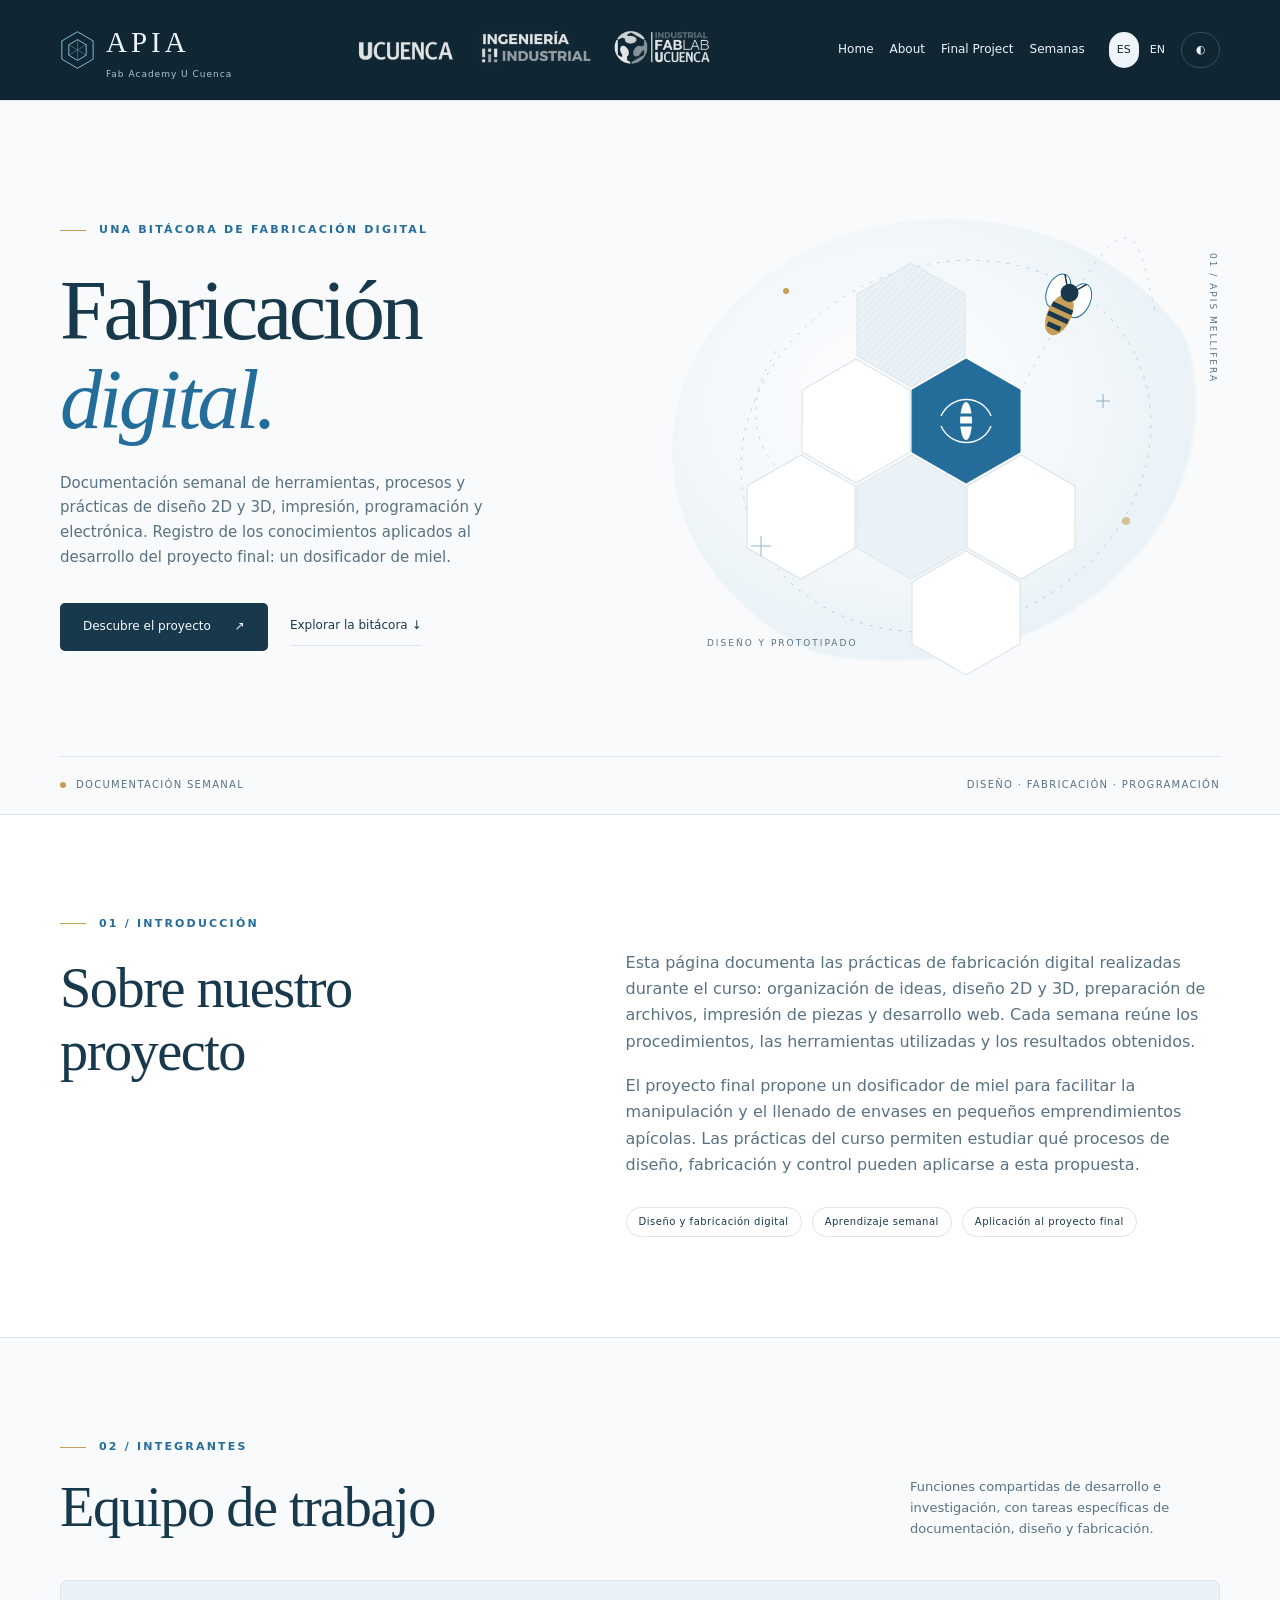
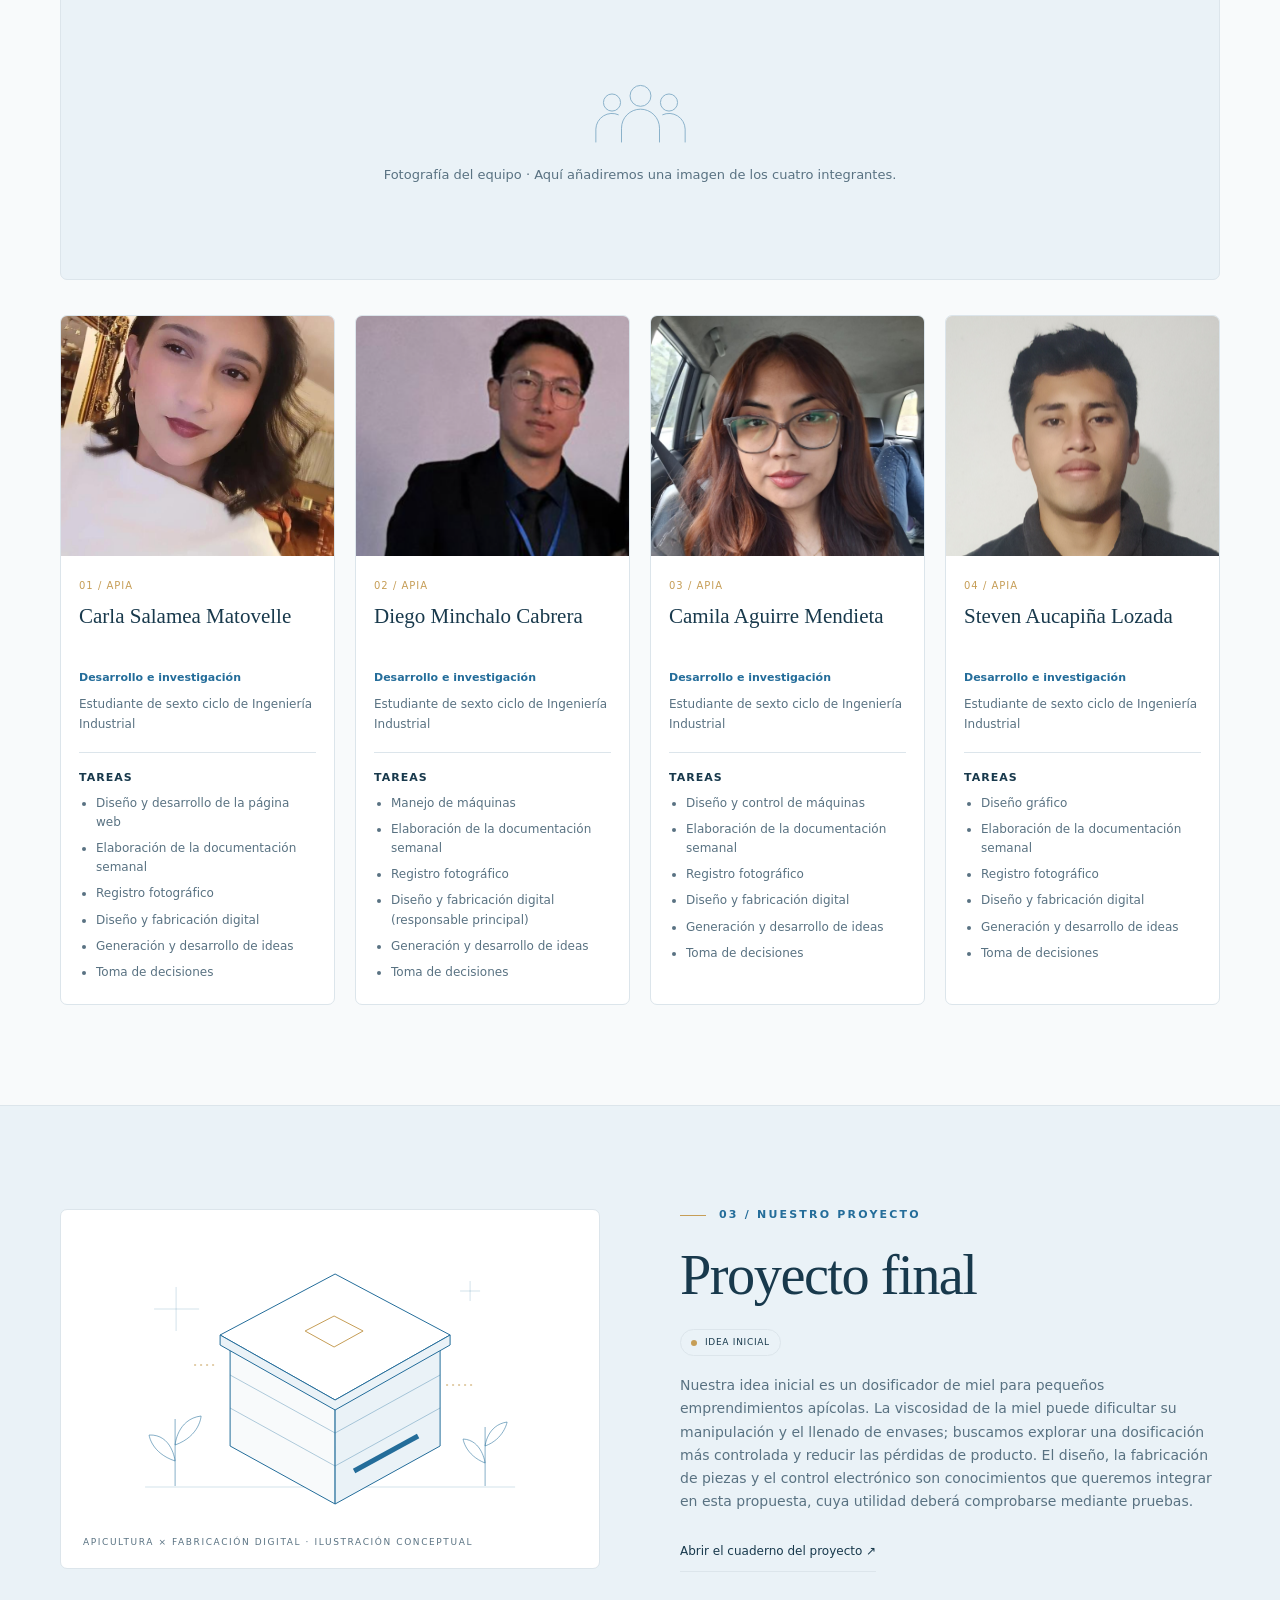
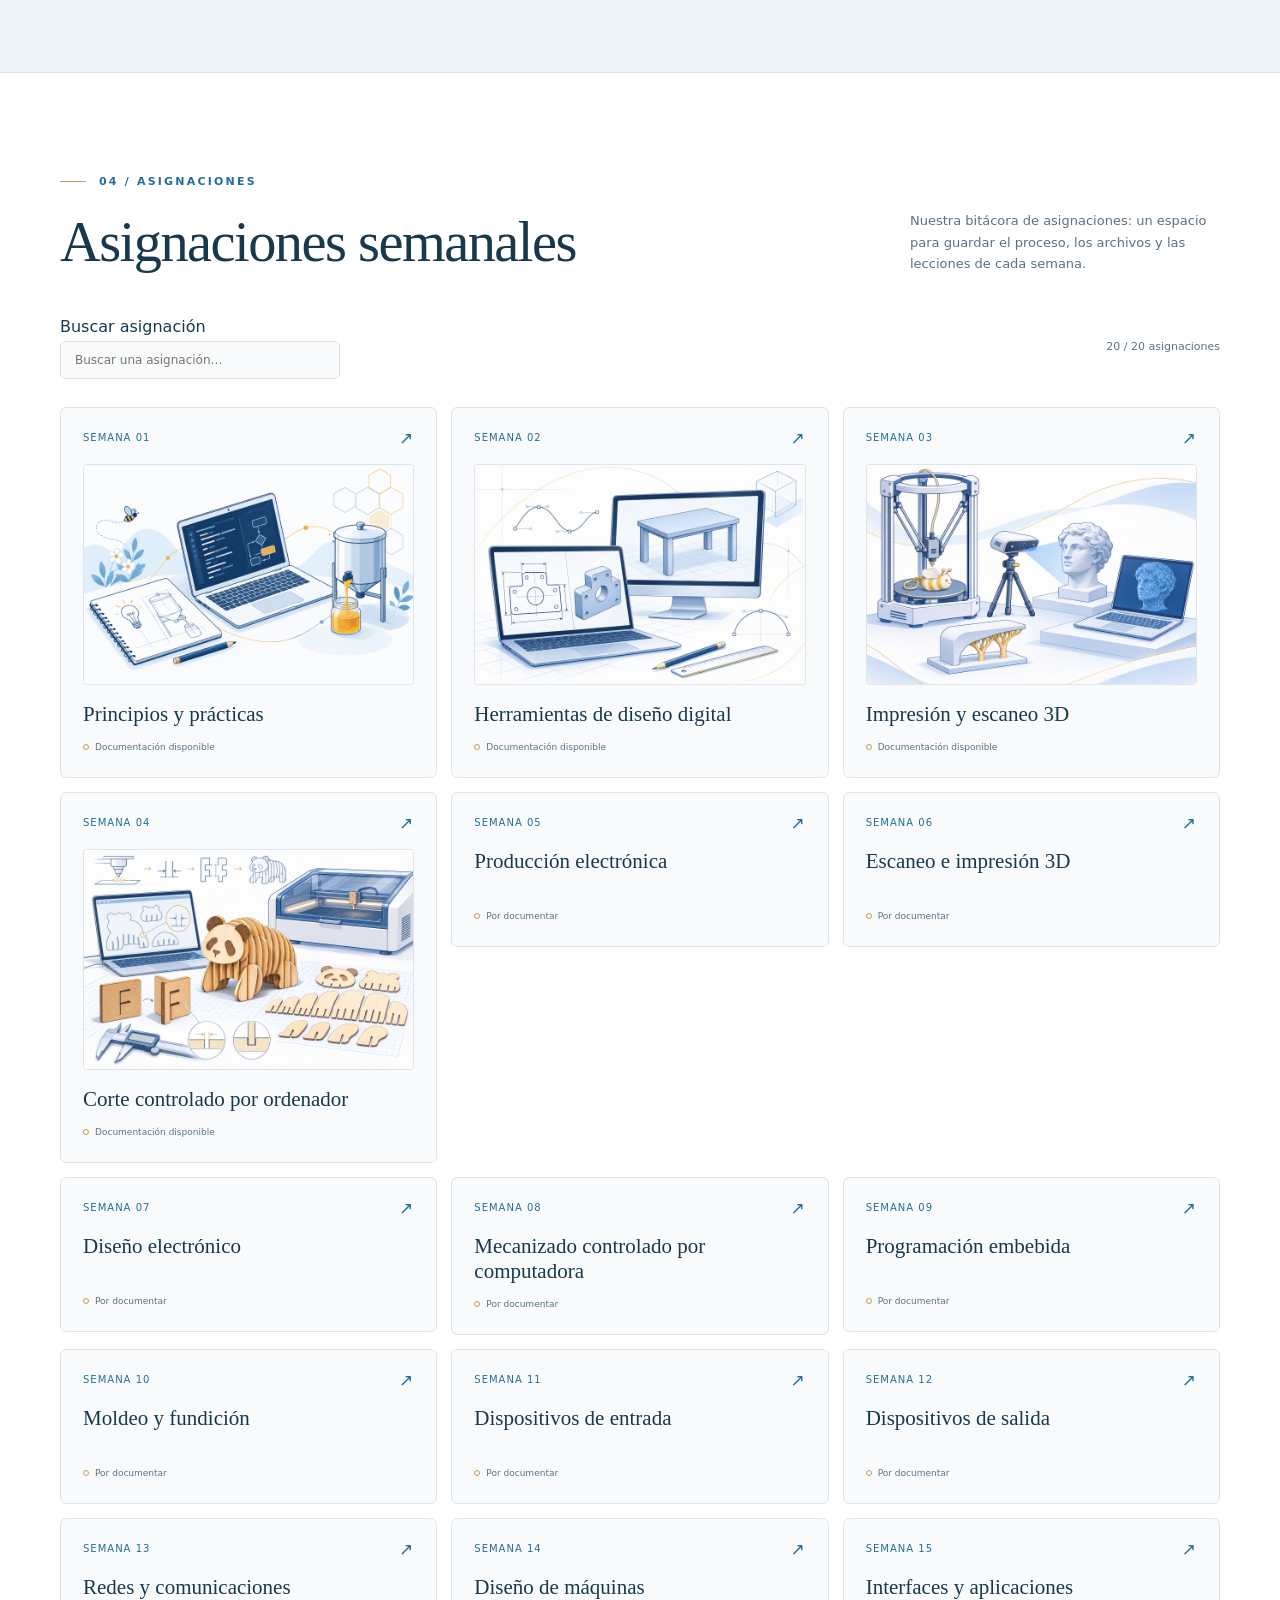
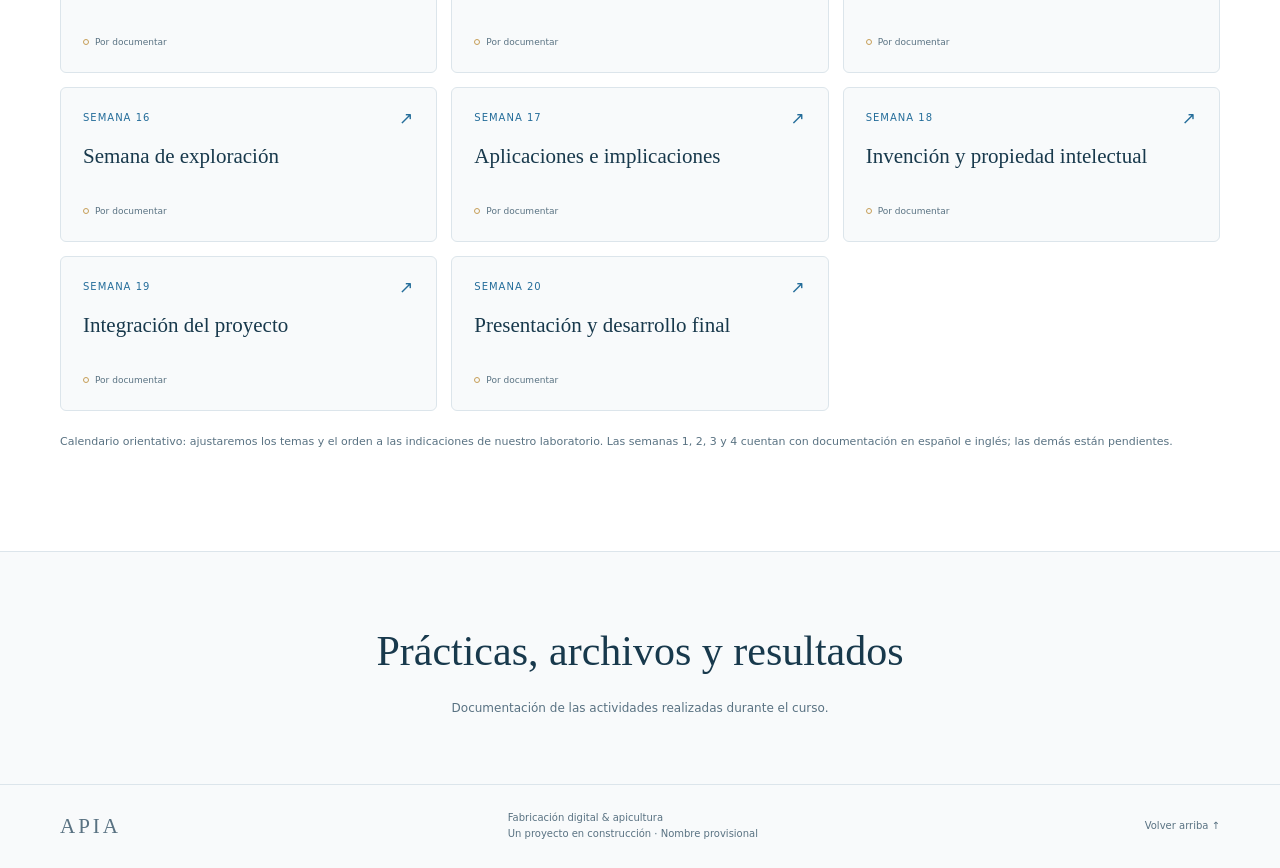
==== commit 981e51e8: "Focus week 4 on kerf calibration, F joint trials and panda slicing" ====
--- a/index.html
+++ b/index.html
@@ -183,7 +183,7 @@
 const norm=s=>s.normalize('NFD').replace(/[\u0300-\u036f]/g,'').toLowerCase();
 function save(k,v){try{localStorage.setItem(k,v)}catch{}}
 function renderTeam(){const t=copy[lang];$('#groupPhoto').classList.toggle('has-photo',Boolean(groupPhoto));$('#groupPhoto').innerHTML=(groupPhoto?`<img src="${esc(groupPhoto)}" alt="${lang==='es'?'Equipo de trabajo':'Our team'}">`:`<svg viewBox="0 0 100 75" fill="none" aria-hidden="true"><circle cx="50" cy="20" r="11" stroke="currentColor"/><circle cx="20" cy="27" r="9" stroke="currentColor"/><circle cx="80" cy="27" r="9" stroke="currentColor"/><path d="M30 69V54a20 20 0 0 1 40 0v15M3 69V55a17 17 0 0 1 24-15m70 29V55a17 17 0 0 0-24-15" stroke="currentColor"/></svg>`)+`<figcaption>${t.groupCaption}</figcaption>`;$('#teamGrid').innerHTML=members.map((m,i)=>`<article class="person"><div class="portrait">${m.photo?`<img src="${esc(m.photo)}" alt="${esc(m.name[lang])}" style="object-position:${esc(m.photoPosition)}" loading="lazy" decoding="async">`:`<svg viewBox="0 0 100 120" fill="none" aria-hidden="true"><circle cx="50" cy="35" r="20" stroke="currentColor"/><path d="M12 110V95a38 38 0 0 1 76 0v15" stroke="currentColor"/></svg><span class="photo-label">${t.photo}</span>`}</div><div class="person-copy"><span class="person-num">0${i+1} / APIA</span><h3>${esc(m.name[lang])}</h3><p class="person-role">${esc(m.role[lang])}</p><p class="person-study">${esc(m.study[lang])}</p><h4 class="person-tasks-title">${lang==='es'?'Tareas':'Tasks'}</h4><ul class="person-tasks">${m.tasks[lang].map(task=>`<li>${esc(task)}</li>`).join('')}</ul></div></article>`).join('')}
-function renderWeeks(){const t=copy[lang],q=norm($('#search').value);let count=0;$('#weekGrid').innerHTML=weeks.map((w,i)=>{if(!norm(`${i+1} ${w[lang==='es'?0:1]}`).includes(q))return '';count++;return `<button class="week" data-week="${i+1}" ${i<4?'':'aria-haspopup="dialog"'}><span class="week-top"><span>${t.week} ${String(i+1).padStart(2,'0')}</span><span class="arrow" aria-hidden="true">↗</span></span>${i===3?`<img class="week-cover" src="images/week-04/cover.png" alt="${lang==='es'?'Ilustración conceptual de silla tortuga, diseño paramétrico y corte láser':'Concept illustration of turtle chair, parametric design and laser cutting'}" width="1536" height="1024" loading="lazy">`:''}${i===2?`<img class="week-cover" src="images/week-03/cover.png?v=print-scan" alt="${lang==='es'?'Ilustración conceptual: impresión y escaneo 3D':'Conceptual illustration: 3D printing and scanning'}" width="1536" height="1024" loading="lazy" decoding="async">`:''}${i===1?`<img class="week-cover" src="images/week-02/cover.png?v=cad-design" alt="${lang==='es'?'Ilustración conceptual de la semana 2: dibujo CAD 2D y modelado 3D':'Week 2 conceptual illustration: 2D CAD drawing and 3D modelling'}" width="1536" height="1024" loading="lazy">`:''}${i===0?`<img class="week-cover" src="images/week-01/cover.png" alt="${lang==='es'?'Ilustración conceptual: herramientas de desarrollo web, diseño del producto y dosificador de miel':'Conceptual illustration: web development tools, product design and honey dispenser'}" width="1536" height="1024" loading="lazy" decoding="async">`:''}<h3>${esc(w[lang==='es'?0:1])}</h3><span class="week-status">${i<4?(lang==='es'?'Documentación disponible':'Documentation available'):t.pending}</span></button>`}).join('');if(!count)$('#weekGrid').innerHTML=`<p class="empty">${t.noResults}</p>`;$('#weekCount').textContent=`${count} / ${weeks.length} ${t.count}`}
+function renderWeeks(){const t=copy[lang],q=norm($('#search').value);let count=0;$('#weekGrid').innerHTML=weeks.map((w,i)=>{if(!norm(`${i+1} ${w[lang==='es'?0:1]}`).includes(q))return '';count++;return `<button class="week" data-week="${i+1}" ${i<4?'':'aria-haspopup="dialog"'}><span class="week-top"><span>${t.week} ${String(i+1).padStart(2,'0')}</span><span class="arrow" aria-hidden="true">↗</span></span>${i===3?`<img class="week-cover" src="images/week-04/cover.png?v=kerf-panda" alt="${lang==='es'?'Ilustración conceptual de kerf, encaje en F, corte láser y panda ensamblado':'Concept illustration of kerf, F-shaped joint, laser cutting and assembled panda'}" width="1536" height="1024" loading="lazy">`:''}${i===2?`<img class="week-cover" src="images/week-03/cover.png?v=print-scan" alt="${lang==='es'?'Ilustración conceptual: impresión y escaneo 3D':'Conceptual illustration: 3D printing and scanning'}" width="1536" height="1024" loading="lazy" decoding="async">`:''}${i===1?`<img class="week-cover" src="images/week-02/cover.png?v=cad-design" alt="${lang==='es'?'Ilustración conceptual de la semana 2: dibujo CAD 2D y modelado 3D':'Week 2 conceptual illustration: 2D CAD drawing and 3D modelling'}" width="1536" height="1024" loading="lazy">`:''}${i===0?`<img class="week-cover" src="images/week-01/cover.png" alt="${lang==='es'?'Ilustración conceptual: herramientas de desarrollo web, diseño del producto y dosificador de miel':'Conceptual illustration: web development tools, product design and honey dispenser'}" width="1536" height="1024" loading="lazy" decoding="async">`:''}<h3>${esc(w[lang==='es'?0:1])}</h3><span class="week-status">${i<4?(lang==='es'?'Documentación disponible':'Documentation available'):t.pending}</span></button>`}).join('');if(!count)$('#weekGrid').innerHTML=`<p class="empty">${t.noResults}</p>`;$('#weekCount').textContent=`${count} / ${weeks.length} ${t.count}`}
 function renderTheme(){document.documentElement.dataset.theme=theme;$('#theme').setAttribute('aria-label',copy[lang][theme==='dark'?'light':'dark']);$('#theme').setAttribute('aria-pressed',String(theme==='dark'))}
 function render(){document.documentElement.lang=lang;document.title=copy[lang].docTitle;document.querySelectorAll('[data-t]').forEach(el=>el.innerHTML=copy[lang][el.dataset.t]);['es','en'].forEach(l=>{$('#'+l).classList.toggle('active',lang===l);$('#'+l).setAttribute('aria-pressed',String(lang===l))});$('nav').setAttribute('aria-label',lang==='es'?'Principal':'Main');$('#heroArt').setAttribute('aria-label',copy[lang].art);$('#search').placeholder=copy[lang].search;$('#closeDialog').setAttribute('aria-label',copy[lang].close);renderTeam();renderWeeks();renderTheme();if($('#entry').open)fillEntry()}
 function fillEntry(){const t=copy[lang],project=opened==='project',n=Number(opened);const title=project?t.navProject:weeks[n-1][lang==='es'?0:1];const sections=project?t.projectSections:t.weekSections;const content=project?t.projectIntroSections:(entries[n]?.[lang]||sections.map(title=>({title,text:t.placeholder})));$('#entryContent').innerHTML=`<div class="dialog-label">${project?'APIA / '+t.navProject:t.week+' '+String(n).padStart(2,'0')}</div><h2 id="entryTitle">${esc(title)}</h2>${(project||entries[n]?.[lang])?'':`<p>${t.notStarted}</p>`}${content.map(s=>`<h3>${esc(s.title)}</h3><p>${esc(s.text)}</p>`).join('')}`;$('#entry').setAttribute('aria-labelledby','entryTitle')}
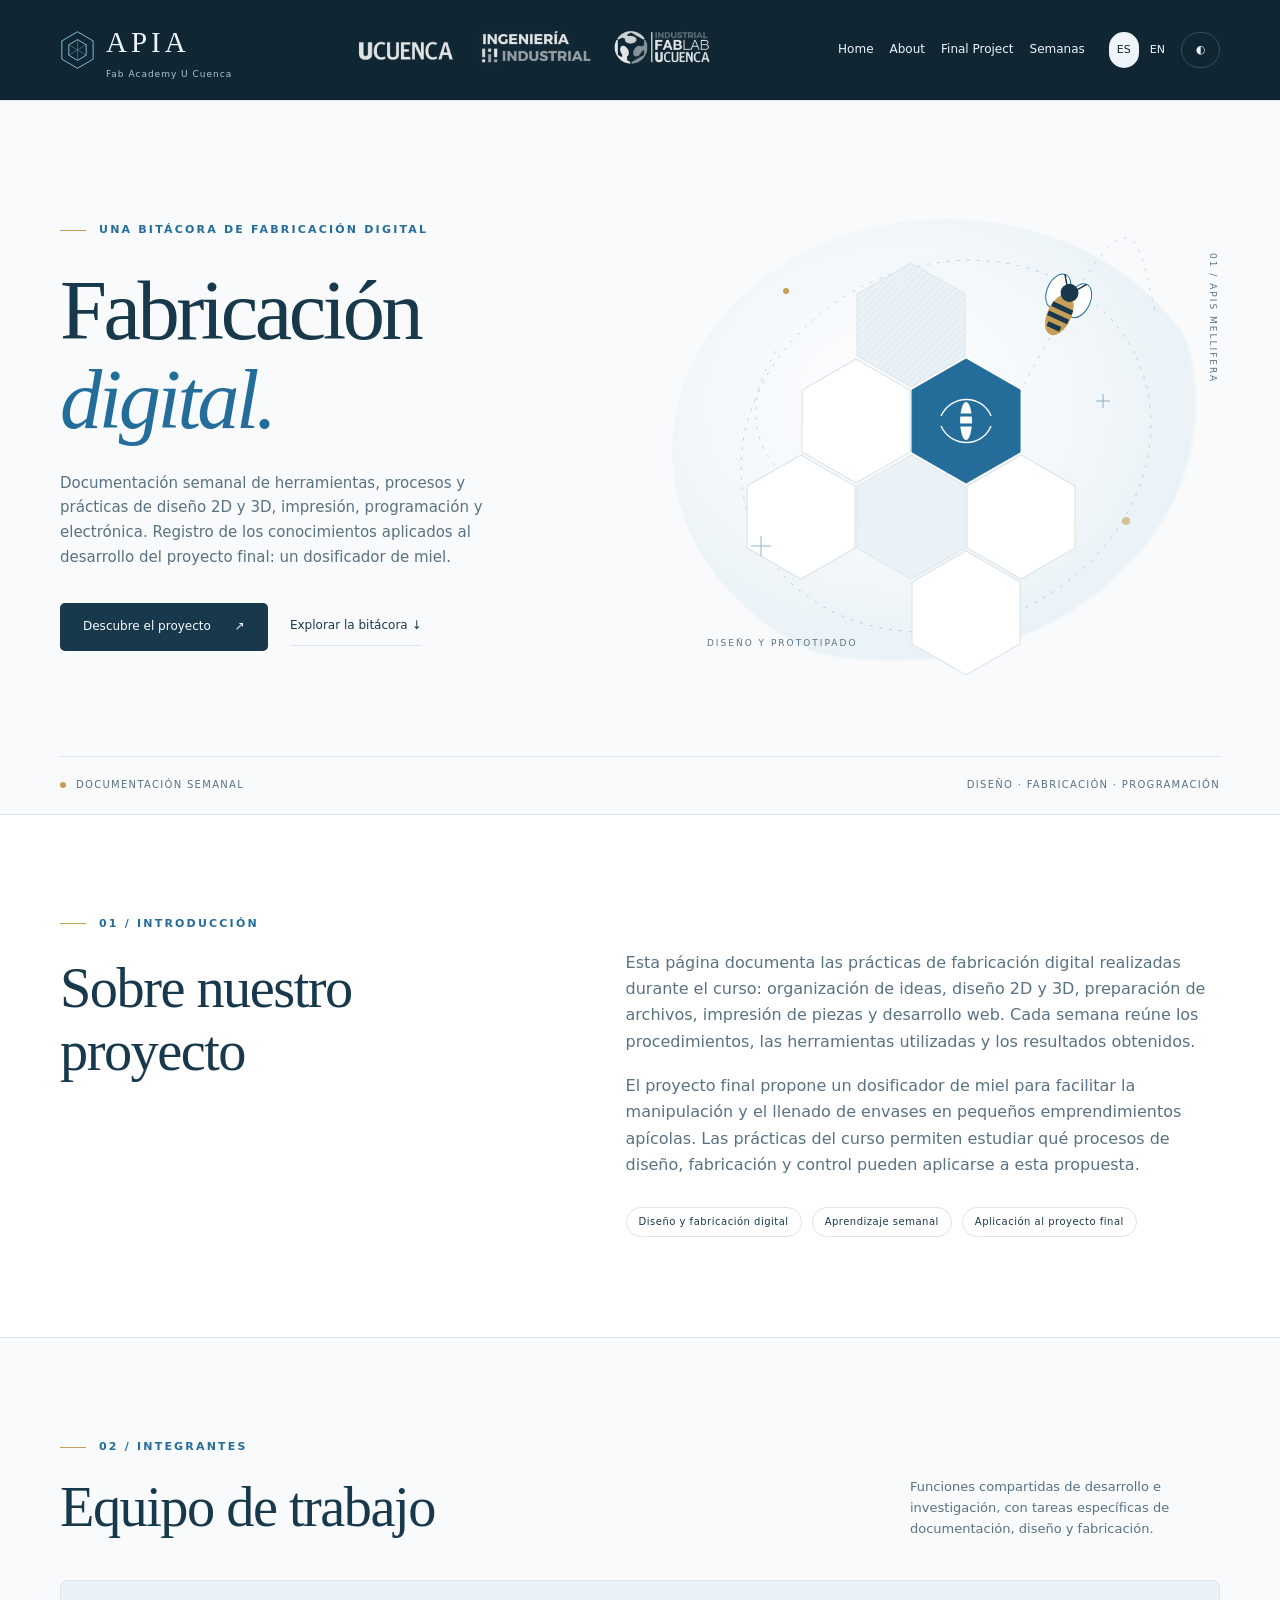
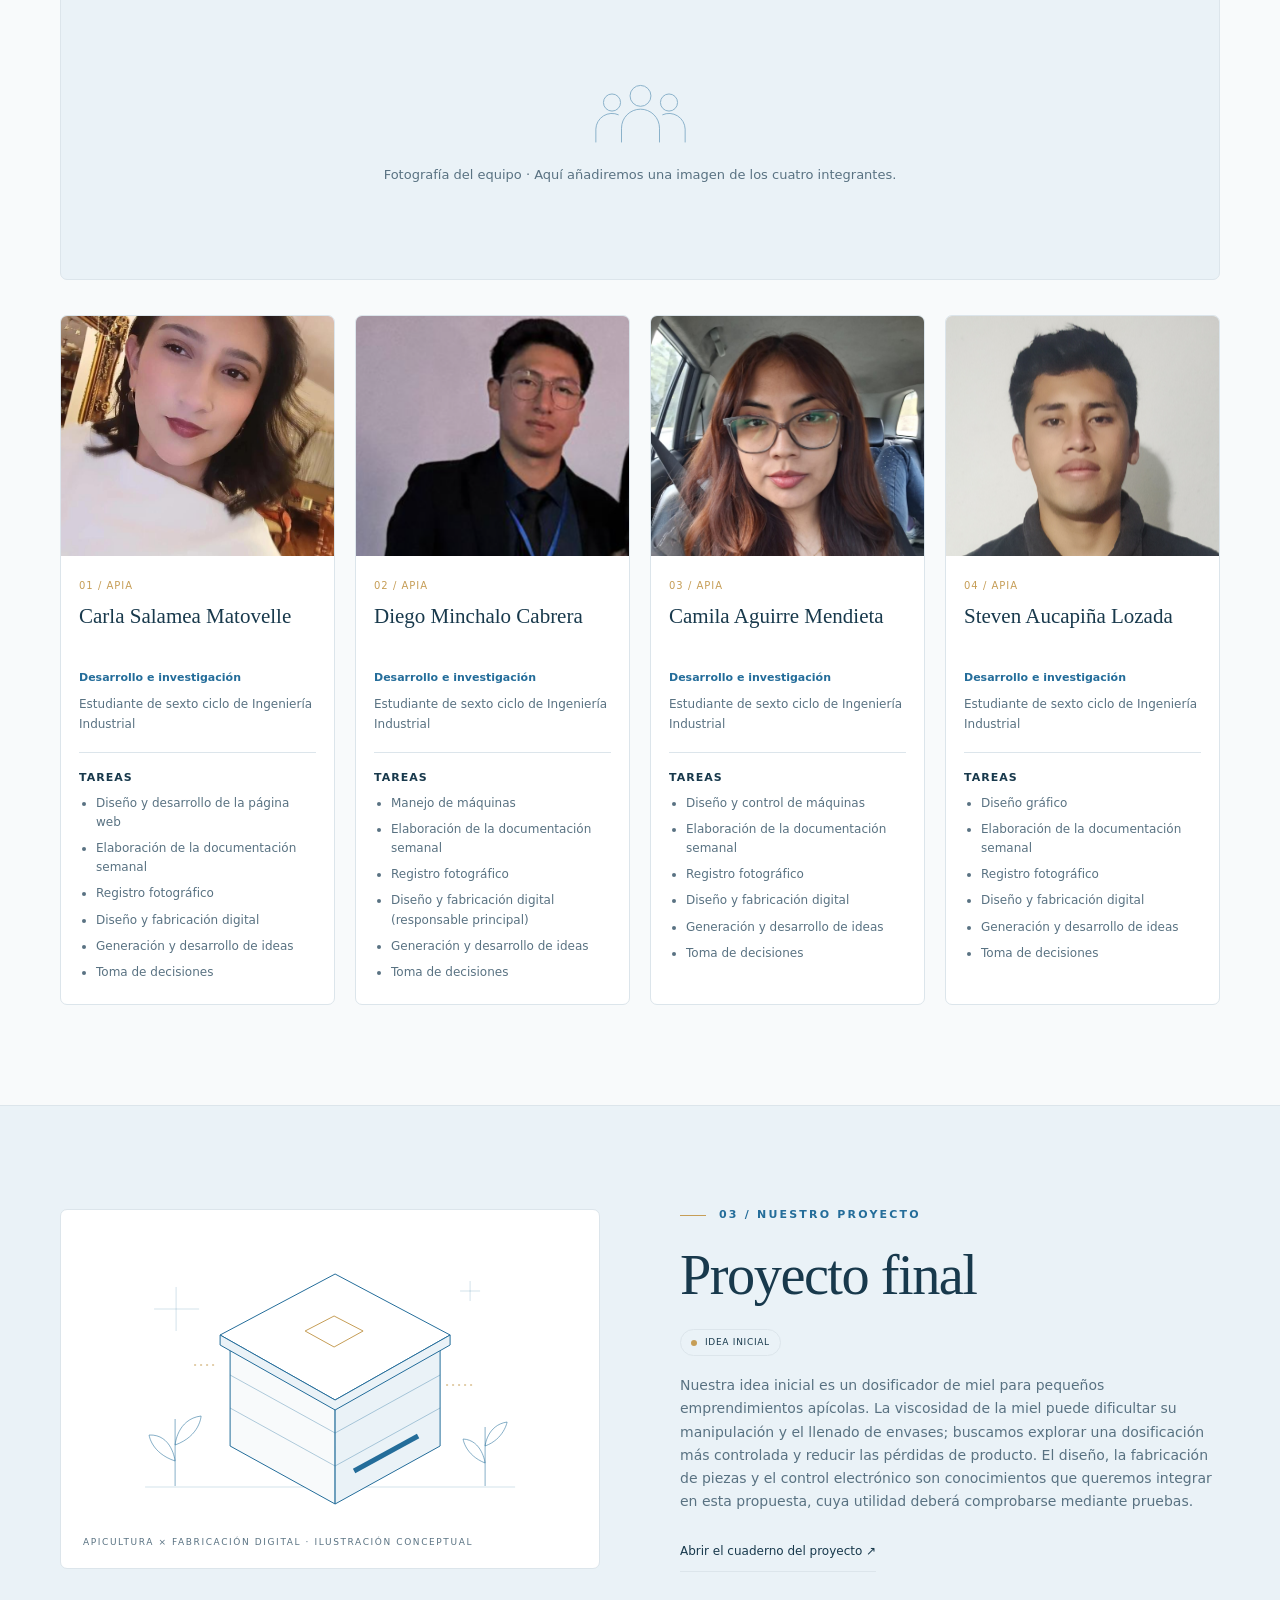
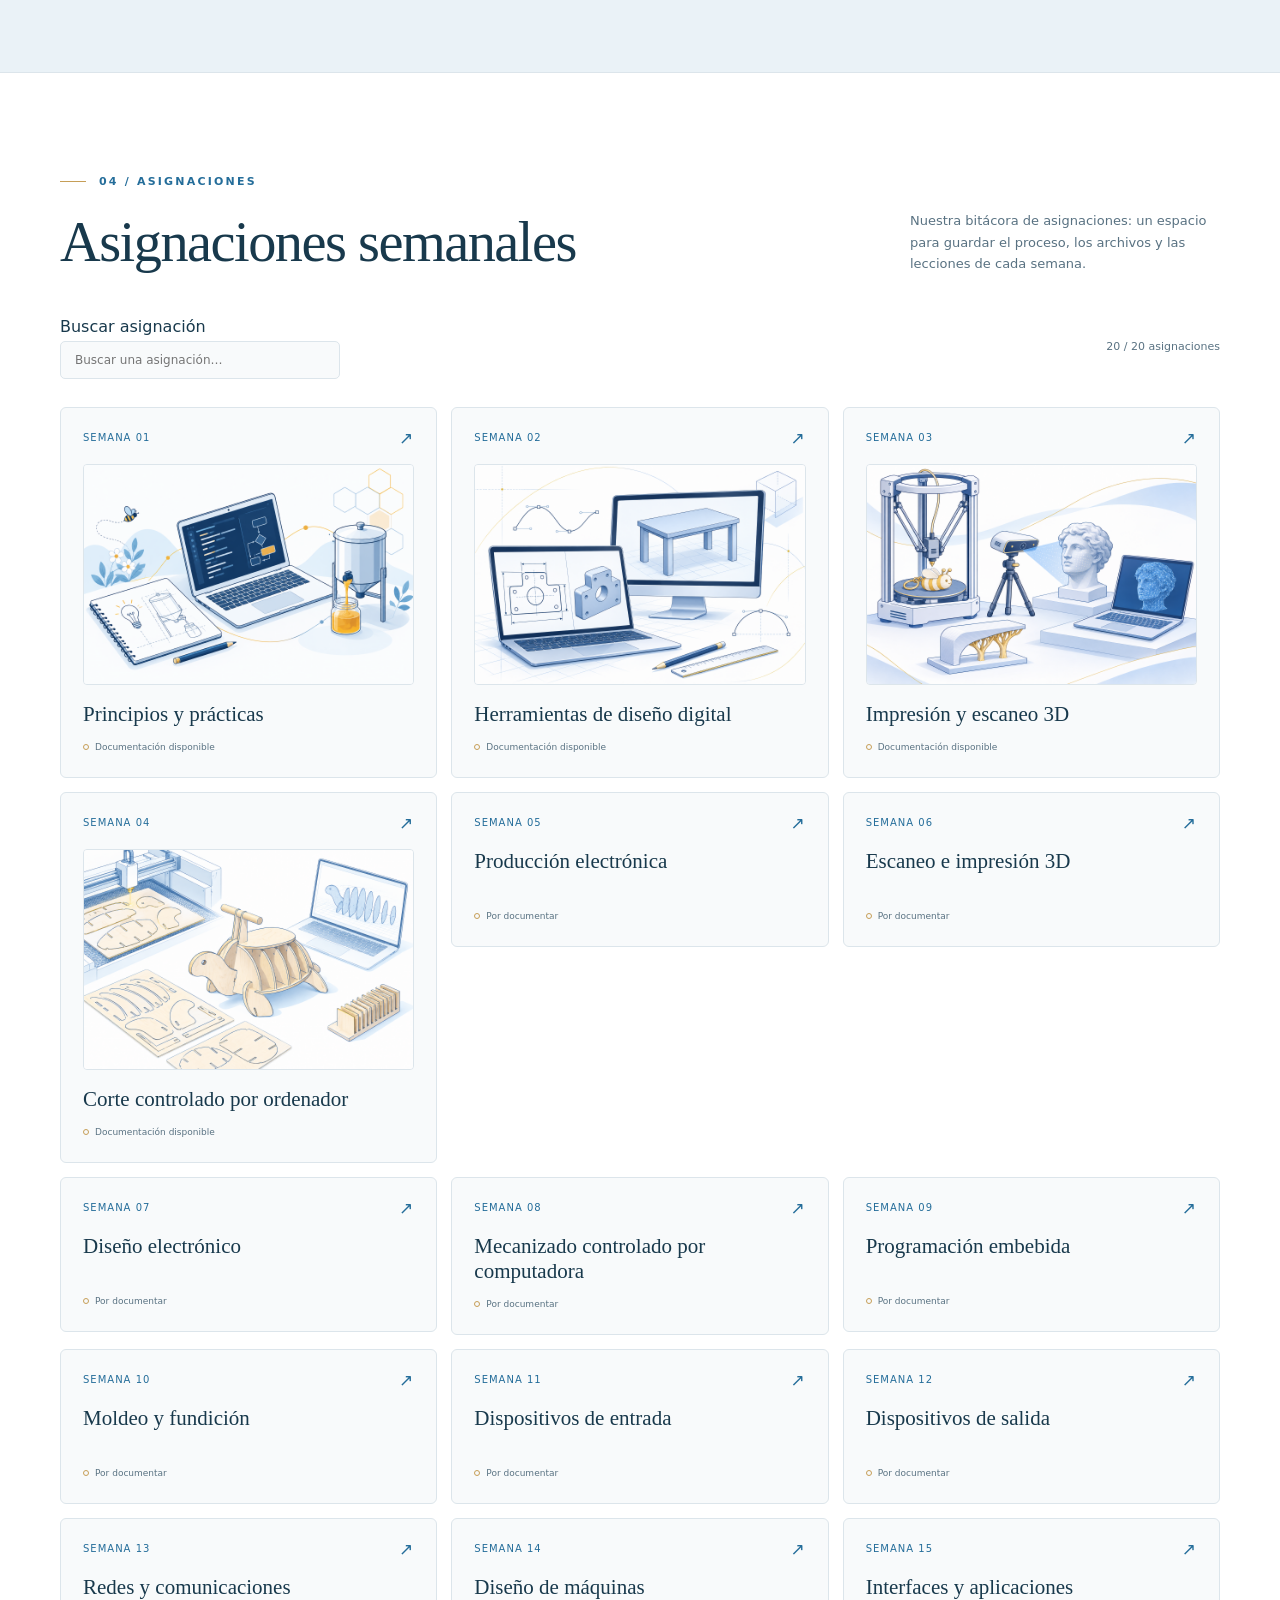
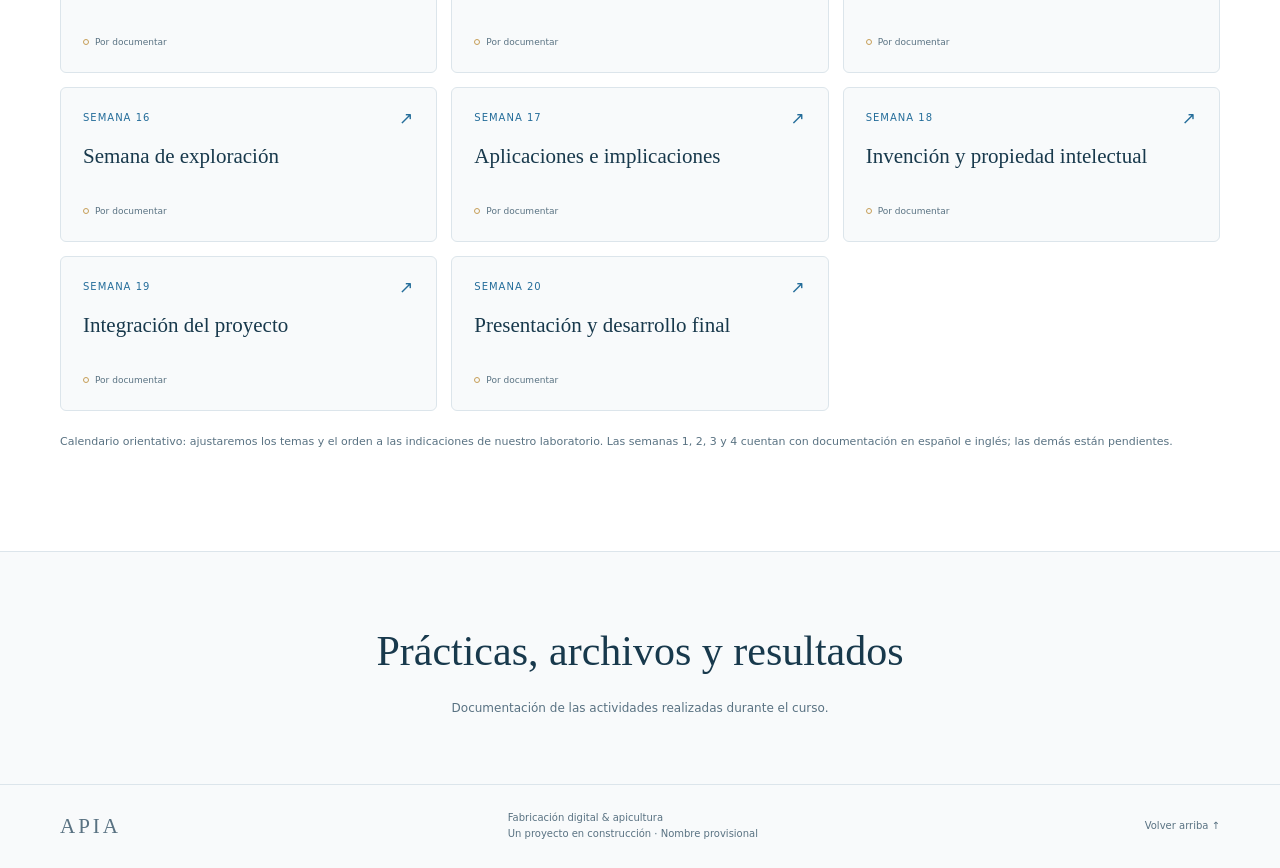
==== commit dcb48001: "Replace week 4 panda slicing example with turtle CAD and supplied screenshots" ====
--- a/index.html
+++ b/index.html
@@ -183,7 +183,7 @@
 const norm=s=>s.normalize('NFD').replace(/[\u0300-\u036f]/g,'').toLowerCase();
 function save(k,v){try{localStorage.setItem(k,v)}catch{}}
 function renderTeam(){const t=copy[lang];$('#groupPhoto').classList.toggle('has-photo',Boolean(groupPhoto));$('#groupPhoto').innerHTML=(groupPhoto?`<img src="${esc(groupPhoto)}" alt="${lang==='es'?'Equipo de trabajo':'Our team'}">`:`<svg viewBox="0 0 100 75" fill="none" aria-hidden="true"><circle cx="50" cy="20" r="11" stroke="currentColor"/><circle cx="20" cy="27" r="9" stroke="currentColor"/><circle cx="80" cy="27" r="9" stroke="currentColor"/><path d="M30 69V54a20 20 0 0 1 40 0v15M3 69V55a17 17 0 0 1 24-15m70 29V55a17 17 0 0 0-24-15" stroke="currentColor"/></svg>`)+`<figcaption>${t.groupCaption}</figcaption>`;$('#teamGrid').innerHTML=members.map((m,i)=>`<article class="person"><div class="portrait">${m.photo?`<img src="${esc(m.photo)}" alt="${esc(m.name[lang])}" style="object-position:${esc(m.photoPosition)}" loading="lazy" decoding="async">`:`<svg viewBox="0 0 100 120" fill="none" aria-hidden="true"><circle cx="50" cy="35" r="20" stroke="currentColor"/><path d="M12 110V95a38 38 0 0 1 76 0v15" stroke="currentColor"/></svg><span class="photo-label">${t.photo}</span>`}</div><div class="person-copy"><span class="person-num">0${i+1} / APIA</span><h3>${esc(m.name[lang])}</h3><p class="person-role">${esc(m.role[lang])}</p><p class="person-study">${esc(m.study[lang])}</p><h4 class="person-tasks-title">${lang==='es'?'Tareas':'Tasks'}</h4><ul class="person-tasks">${m.tasks[lang].map(task=>`<li>${esc(task)}</li>`).join('')}</ul></div></article>`).join('')}
-function renderWeeks(){const t=copy[lang],q=norm($('#search').value);let count=0;$('#weekGrid').innerHTML=weeks.map((w,i)=>{if(!norm(`${i+1} ${w[lang==='es'?0:1]}`).includes(q))return '';count++;return `<button class="week" data-week="${i+1}" ${i<4?'':'aria-haspopup="dialog"'}><span class="week-top"><span>${t.week} ${String(i+1).padStart(2,'0')}</span><span class="arrow" aria-hidden="true">↗</span></span>${i===3?`<img class="week-cover" src="images/week-04/cover.png?v=kerf-panda" alt="${lang==='es'?'Ilustración conceptual de kerf, encaje en F, corte láser y panda ensamblado':'Concept illustration of kerf, F-shaped joint, laser cutting and assembled panda'}" width="1536" height="1024" loading="lazy">`:''}${i===2?`<img class="week-cover" src="images/week-03/cover.png?v=print-scan" alt="${lang==='es'?'Ilustración conceptual: impresión y escaneo 3D':'Conceptual illustration: 3D printing and scanning'}" width="1536" height="1024" loading="lazy" decoding="async">`:''}${i===1?`<img class="week-cover" src="images/week-02/cover.png?v=cad-design" alt="${lang==='es'?'Ilustración conceptual de la semana 2: dibujo CAD 2D y modelado 3D':'Week 2 conceptual illustration: 2D CAD drawing and 3D modelling'}" width="1536" height="1024" loading="lazy">`:''}${i===0?`<img class="week-cover" src="images/week-01/cover.png" alt="${lang==='es'?'Ilustración conceptual: herramientas de desarrollo web, diseño del producto y dosificador de miel':'Conceptual illustration: web development tools, product design and honey dispenser'}" width="1536" height="1024" loading="lazy" decoding="async">`:''}<h3>${esc(w[lang==='es'?0:1])}</h3><span class="week-status">${i<4?(lang==='es'?'Documentación disponible':'Documentation available'):t.pending}</span></button>`}).join('');if(!count)$('#weekGrid').innerHTML=`<p class="empty">${t.noResults}</p>`;$('#weekCount').textContent=`${count} / ${weeks.length} ${t.count}`}
+function renderWeeks(){const t=copy[lang],q=norm($('#search').value);let count=0;$('#weekGrid').innerHTML=weeks.map((w,i)=>{if(!norm(`${i+1} ${w[lang==='es'?0:1]}`).includes(q))return '';count++;return `<button class="week" data-week="${i+1}" ${i<4?'':'aria-haspopup="dialog"'}><span class="week-top"><span>${t.week} ${String(i+1).padStart(2,'0')}</span><span class="arrow" aria-hidden="true">↗</span></span>${i===3?`<img class="week-cover" src="images/week-04/cover.png?v=turtle-slicer" alt="${lang==='es'?'Ilustración conceptual de diseño de tortuga, despiece y corte láser':'Concept illustration of turtle design, part layout and laser cutting'}" width="1536" height="1024" loading="lazy">`:''}${i===2?`<img class="week-cover" src="images/week-03/cover.png?v=print-scan" alt="${lang==='es'?'Ilustración conceptual: impresión y escaneo 3D':'Conceptual illustration: 3D printing and scanning'}" width="1536" height="1024" loading="lazy" decoding="async">`:''}${i===1?`<img class="week-cover" src="images/week-02/cover.png?v=cad-design" alt="${lang==='es'?'Ilustración conceptual de la semana 2: dibujo CAD 2D y modelado 3D':'Week 2 conceptual illustration: 2D CAD drawing and 3D modelling'}" width="1536" height="1024" loading="lazy">`:''}${i===0?`<img class="week-cover" src="images/week-01/cover.png" alt="${lang==='es'?'Ilustración conceptual: herramientas de desarrollo web, diseño del producto y dosificador de miel':'Conceptual illustration: web development tools, product design and honey dispenser'}" width="1536" height="1024" loading="lazy" decoding="async">`:''}<h3>${esc(w[lang==='es'?0:1])}</h3><span class="week-status">${i<4?(lang==='es'?'Documentación disponible':'Documentation available'):t.pending}</span></button>`}).join('');if(!count)$('#weekGrid').innerHTML=`<p class="empty">${t.noResults}</p>`;$('#weekCount').textContent=`${count} / ${weeks.length} ${t.count}`}
 function renderTheme(){document.documentElement.dataset.theme=theme;$('#theme').setAttribute('aria-label',copy[lang][theme==='dark'?'light':'dark']);$('#theme').setAttribute('aria-pressed',String(theme==='dark'))}
 function render(){document.documentElement.lang=lang;document.title=copy[lang].docTitle;document.querySelectorAll('[data-t]').forEach(el=>el.innerHTML=copy[lang][el.dataset.t]);['es','en'].forEach(l=>{$('#'+l).classList.toggle('active',lang===l);$('#'+l).setAttribute('aria-pressed',String(lang===l))});$('nav').setAttribute('aria-label',lang==='es'?'Principal':'Main');$('#heroArt').setAttribute('aria-label',copy[lang].art);$('#search').placeholder=copy[lang].search;$('#closeDialog').setAttribute('aria-label',copy[lang].close);renderTeam();renderWeeks();renderTheme();if($('#entry').open)fillEntry()}
 function fillEntry(){const t=copy[lang],project=opened==='project',n=Number(opened);const title=project?t.navProject:weeks[n-1][lang==='es'?0:1];const sections=project?t.projectSections:t.weekSections;const content=project?t.projectIntroSections:(entries[n]?.[lang]||sections.map(title=>({title,text:t.placeholder})));$('#entryContent').innerHTML=`<div class="dialog-label">${project?'APIA / '+t.navProject:t.week+' '+String(n).padStart(2,'0')}</div><h2 id="entryTitle">${esc(title)}</h2>${(project||entries[n]?.[lang])?'':`<p>${t.notStarted}</p>`}${content.map(s=>`<h3>${esc(s.title)}</h3><p>${esc(s.text)}</p>`).join('')}`;$('#entry').setAttribute('aria-labelledby','entryTitle')}
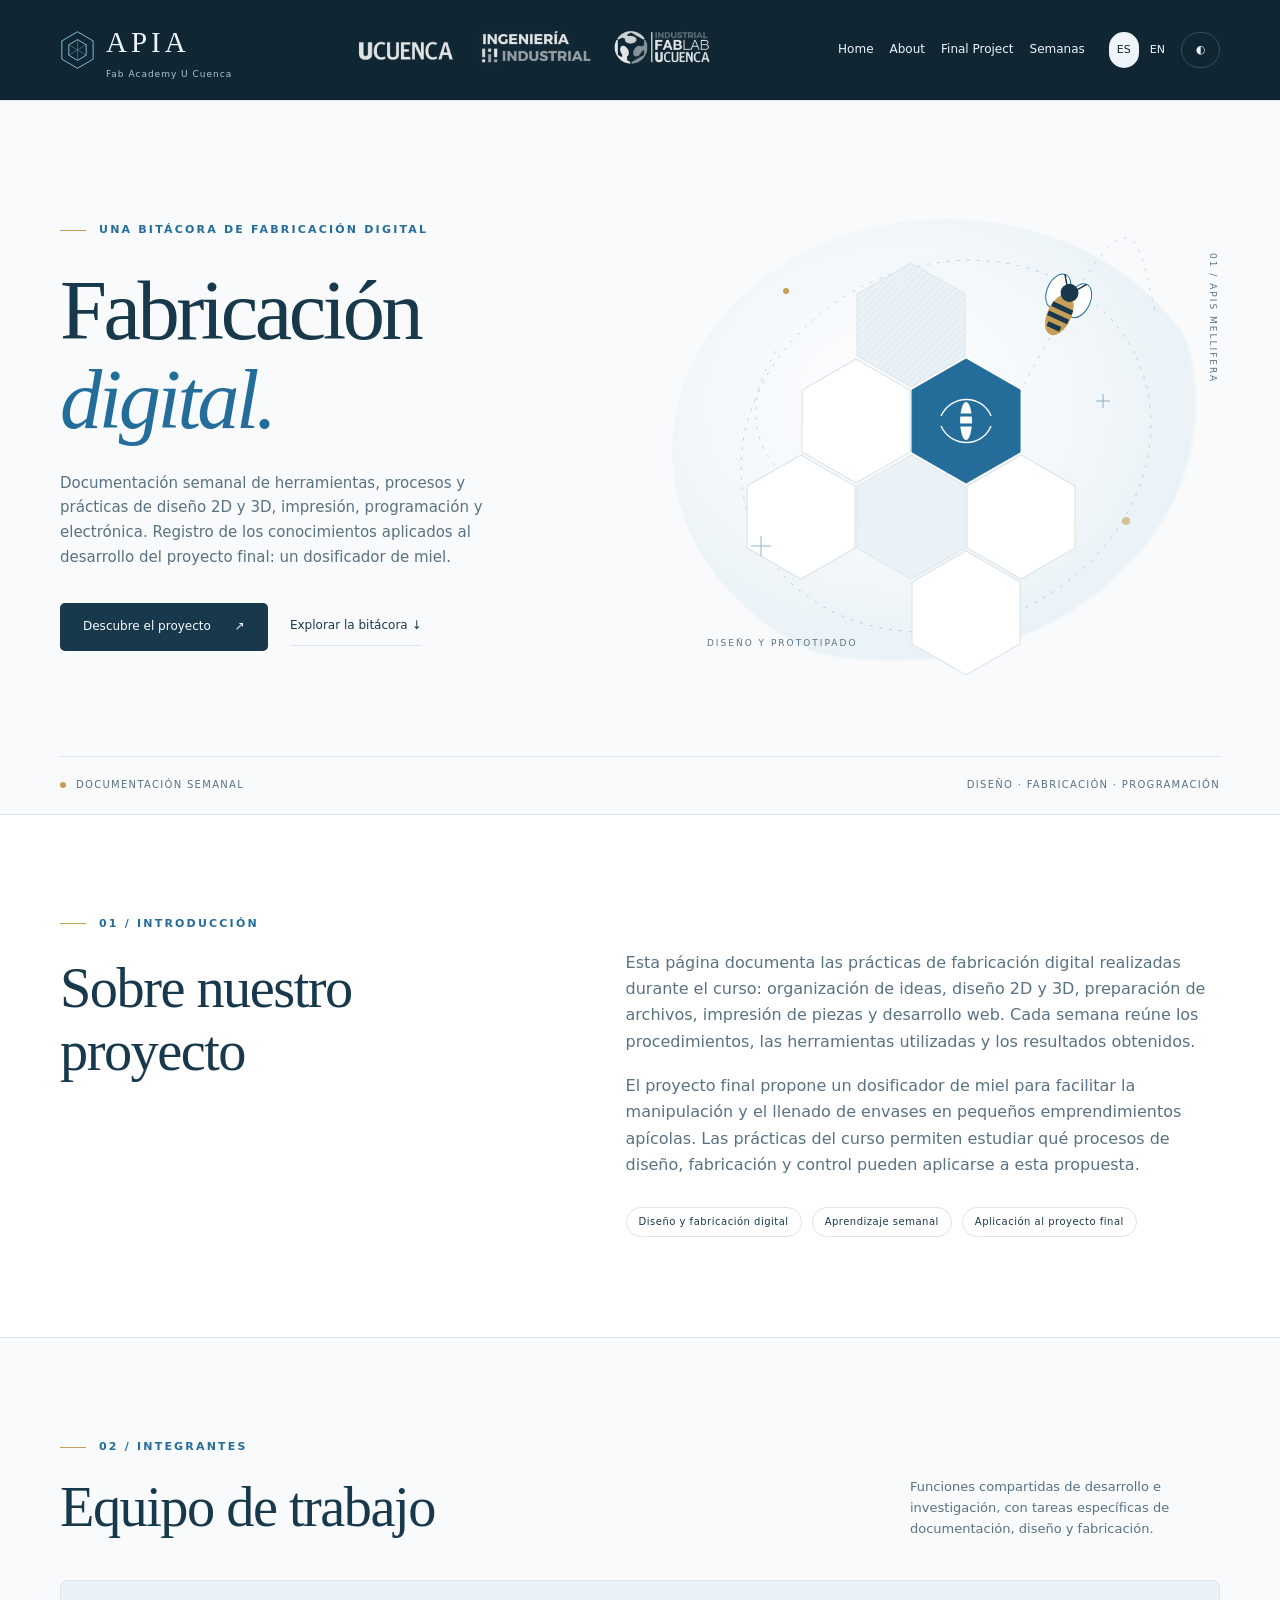
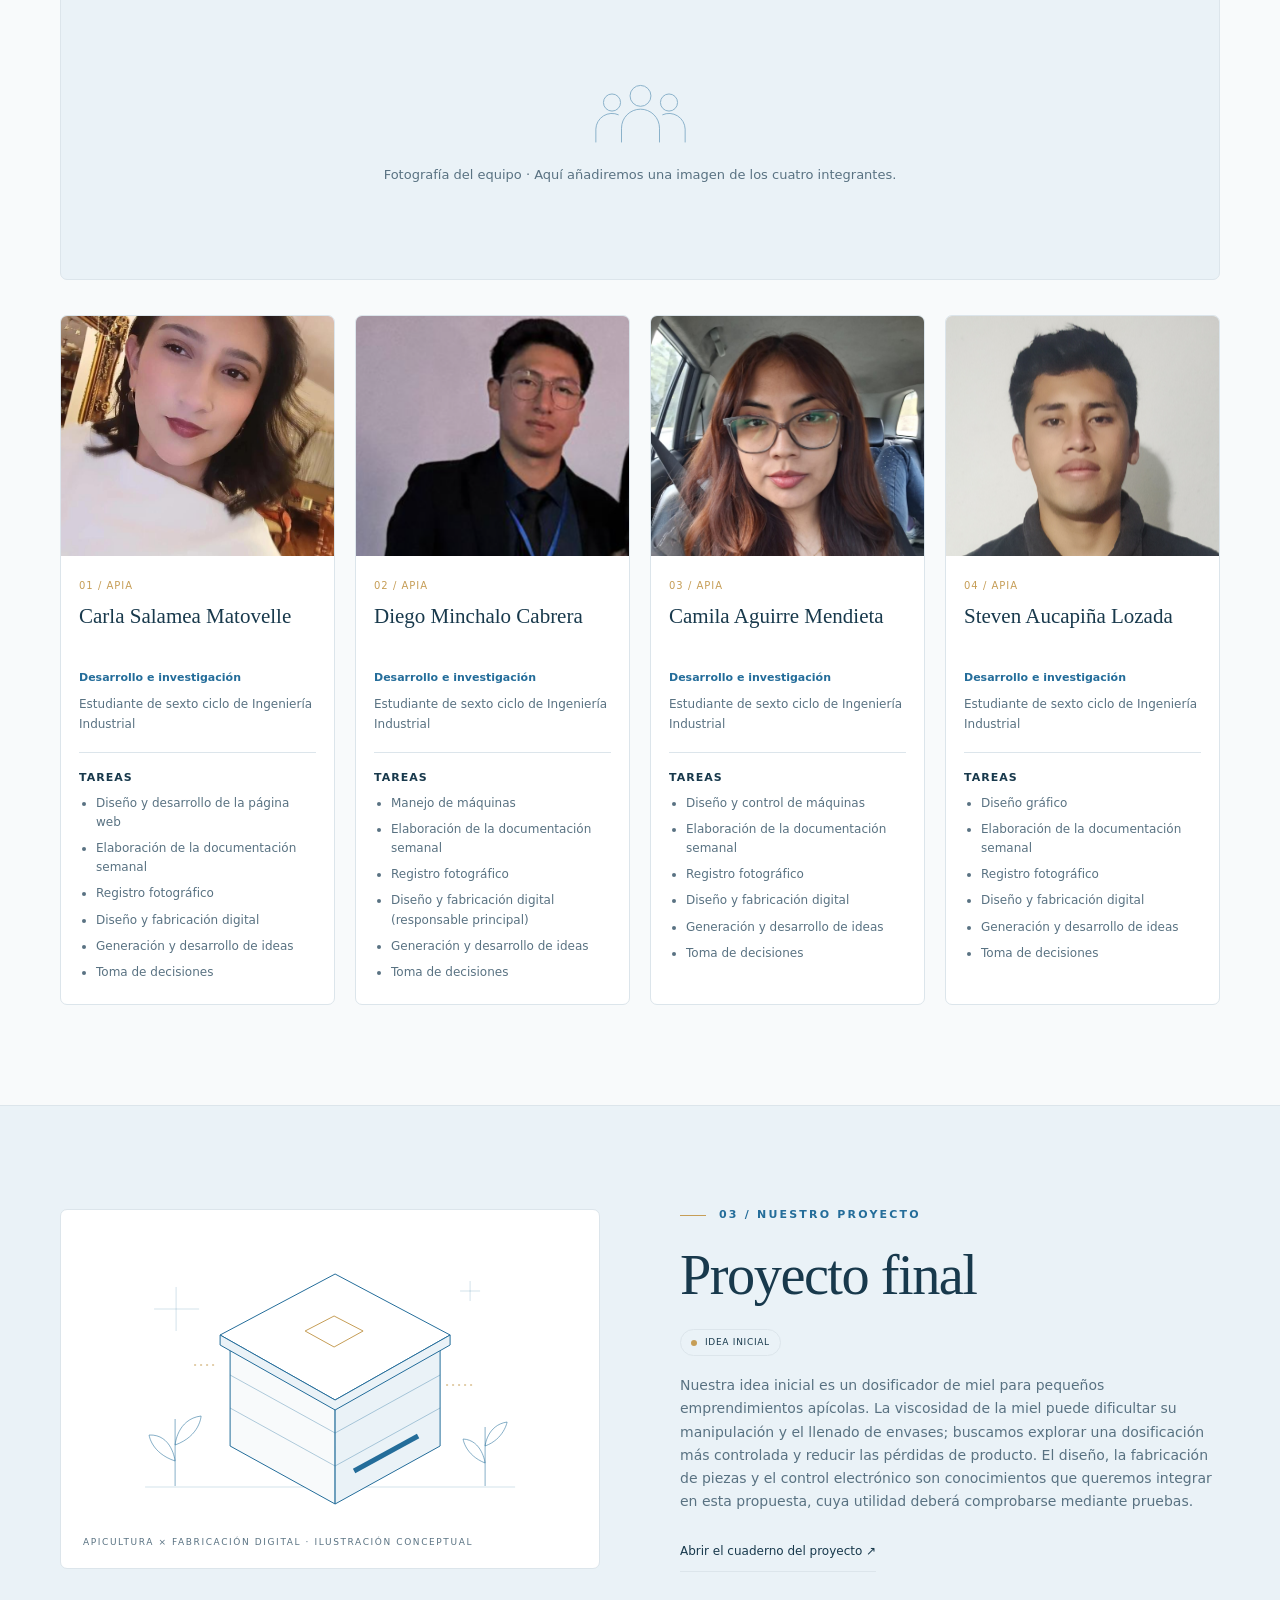
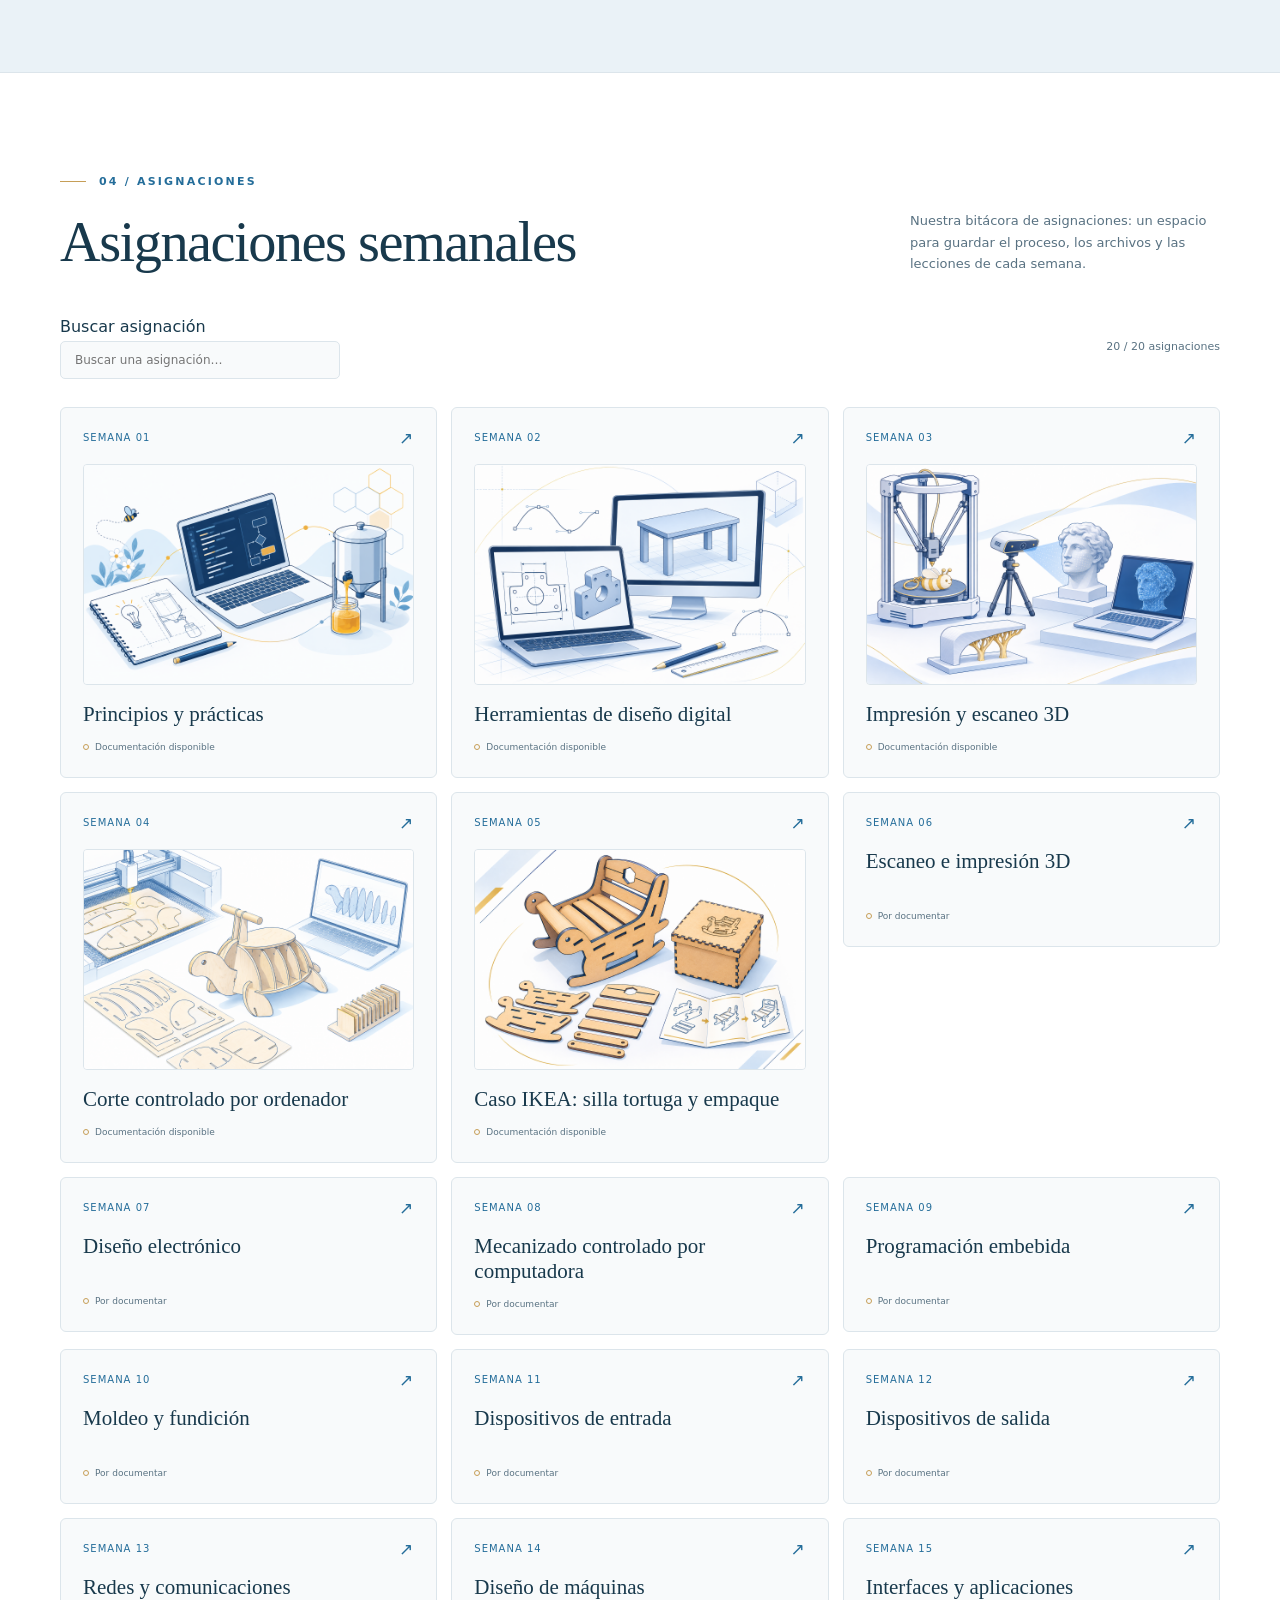
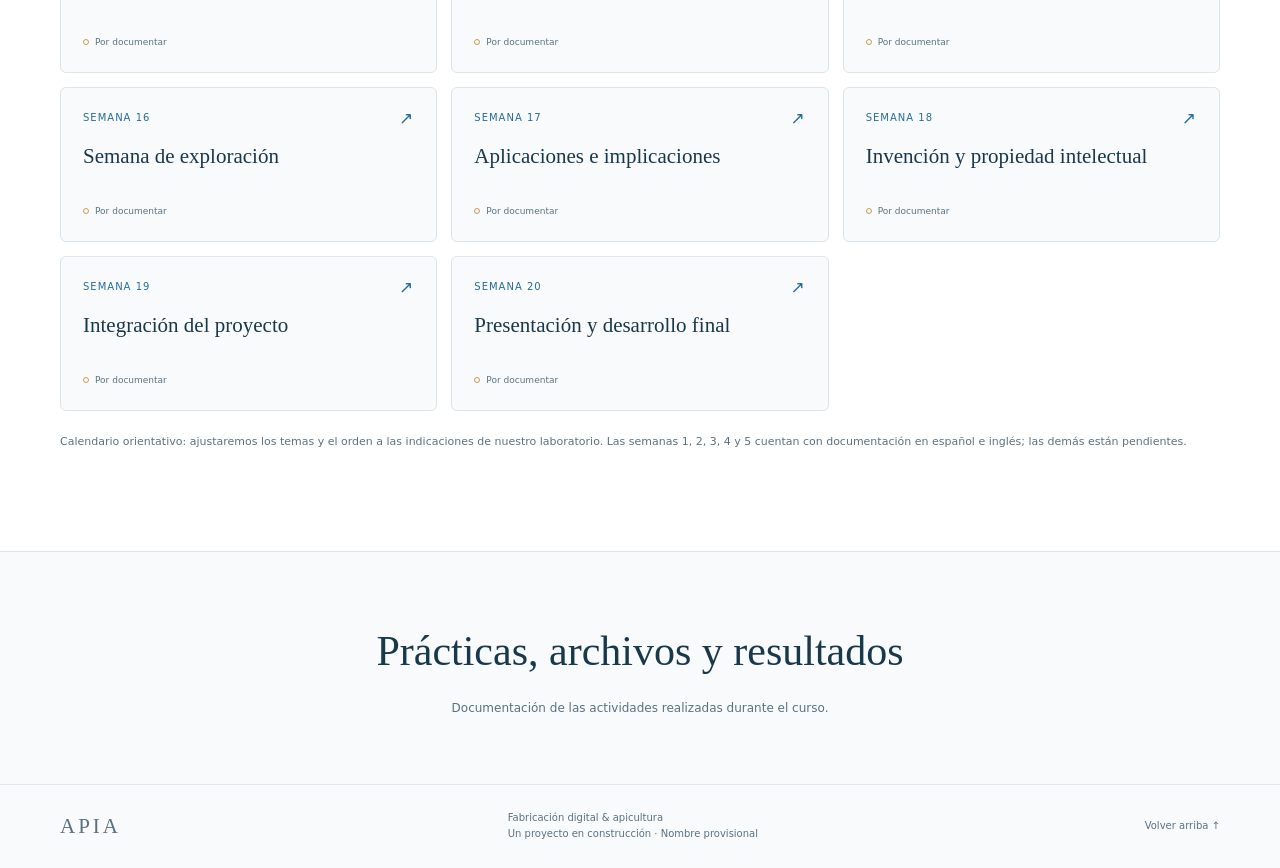
==== commit f702e1ea: "Publish week 5 box, leaflet and packaging with chair photo gallery" ====
--- a/index.html
+++ b/index.html
@@ -23,7 +23,7 @@
 <section class="intro" id="about"><div class="wrap intro-grid"><div><div class="eyebrow" data-t="aboutLabel">01 / El origen</div><h2 data-t="aboutTitle">La naturaleza<br>como punto de partida.</h2></div><div class="intro-text"><p data-t="aboutText">Esta página documenta las prácticas de fabricación digital realizadas durante el curso: organización de ideas, diseño 2D y 3D, preparación de archivos, impresión de piezas y desarrollo web. Cada semana reúne los procedimientos, las herramientas utilizadas y los resultados obtenidos.</p><p data-t="aboutText2">El proyecto final propone un dosificador de miel para facilitar la manipulación y el llenado de envases en pequeños emprendimientos apícolas. Las prácticas del curso permiten estudiar qué procesos de diseño, fabricación y control pueden aplicarse a esta propuesta.</p><div class="pillars"><span class="pill" data-t="pillar1">Diseño y fabricación digital</span><span class="pill" data-t="pillar2">Aprendizaje semanal</span><span class="pill" data-t="pillar3">Aplicación al proyecto final</span></div></div></div></section>
 <section id="team"><div class="wrap"><div class="section-top"><div><div class="eyebrow" data-t="teamLabel">02 / La colmena humana</div><h2 data-t="teamTitle">Cuatro miradas.<br>Un mismo propósito.</h2></div><p data-t="teamText">Un espacio para presentar a quienes darán vida al proyecto. Pronto, nuestras historias y lo que cada uno aporta al equipo.</p></div><figure class="group-photo" id="groupPhoto"></figure><div class="team-grid" id="teamGrid"></div></div></section>
 <section class="project" id="project"><div class="wrap project-grid"><div class="project-visual"><svg viewBox="0 0 440 280" fill="none" aria-hidden="true"><path d="M35 238h370" stroke="currentColor" opacity=".2"/><path d="m120 95 105-55 105 55-105 58Z" fill="var(--soft)" stroke="currentColor"/><path d="m120 95 105 58v102l-105-58Z" fill="var(--bg)" stroke="currentColor"/><path d="m225 153 105-58v102l-105 58Z" fill="var(--soft)" stroke="currentColor"/><path d="m120 126 105 58 105-58M120 159l105 58 105-58" stroke="currentColor" opacity=".35"/><path d="m110 86 115-61 115 61-115 65Z" fill="var(--paper)" stroke="currentColor"/><path d="m110 86 115 65 115-65v10l-115 65-115-65Z" fill="var(--soft)" stroke="currentColor"/><path d="m244 222 64-35" stroke="currentColor" stroke-width="5"/><path d="M65 170v67m0-25c-24-8-26-26-26-26 23-1 26 26 26 26Zm0-16c25-9 26-29 26-29-24 3-26 29-26 29ZM375 178v59m0-23c-20-8-22-24-22-24 19 1 22 24 22 24Zm0-17c19-7 22-24 22-24-20 3-22 24-22 24Z" stroke="currentColor" opacity=".55"/><path d="M44 60h45m-23-22v44M350 42h20m-10-10v20" stroke="currentColor" opacity=".2"/><path d="m195 82 29-15 29 15-29 16Z" stroke="var(--gold)"/><path d="M84 116h22m230 20h28" stroke="var(--gold)" stroke-dasharray="2 4"/></svg><span class="visual-caption" data-t="visualCaption">APICULTURA × FABRICACIÓN DIGITAL · ILUSTRACIÓN CONCEPTUAL</span></div><div class="project-copy"><div class="eyebrow" data-t="projectLabel">03 / Nuestro proyecto</div><h2 data-t="projectTitle">Tecnología al servicio<br>de la colmena.</h2><div class="status"><i class="dot"></i><span data-t="projectStatus">IDEA INICIAL</span></div><p data-t="projectText">Nuestra idea inicial es un dosificador de miel para pequeños emprendimientos apícolas. La viscosidad de la miel puede dificultar su manipulación y el llenado de envases; buscamos explorar una dosificación más controlada y reducir las pérdidas de producto. El diseño, la fabricación de piezas y el control electrónico son conocimientos que queremos integrar en esta propuesta, cuya utilidad deberá comprobarse mediante pruebas.</p><button class="textlink" style="background:transparent" id="projectDetails" data-t="projectMore">Abrir el cuaderno del proyecto ↗</button></div></div></section>
-<section class="weeks" id="assignments"><div class="wrap"><div class="section-top"><div><div class="eyebrow" data-t="weeksLabel">04 / El proceso, semana a semana</div><h2 data-t="weeksTitle">Una idea se construye.<br>Y se documenta.</h2></div><p data-t="weeksText">Nuestra bitácora de asignaciones: un espacio para guardar el proceso, los archivos y las lecciones de cada semana.</p></div><div class="weeks-head"><label><span class="sr" data-t="searchLabel">Buscar asignación</span><br><input class="search" id="search" type="search" placeholder="Buscar una asignación…"></label><span class="week-count" id="weekCount" aria-live="polite"></span></div><div class="week-grid" id="weekGrid"></div><p class="calendar-note" data-t="calendarNote">Calendario orientativo: ajustaremos los temas y el orden a las indicaciones de nuestro laboratorio. Las semanas 1, 2, 3 y 4 cuentan con documentación en español e inglés; las demás están pendientes.</p></div></section>
+<section class="weeks" id="assignments"><div class="wrap"><div class="section-top"><div><div class="eyebrow" data-t="weeksLabel">04 / El proceso, semana a semana</div><h2 data-t="weeksTitle">Una idea se construye.<br>Y se documenta.</h2></div><p data-t="weeksText">Nuestra bitácora de asignaciones: un espacio para guardar el proceso, los archivos y las lecciones de cada semana.</p></div><div class="weeks-head"><label><span class="sr" data-t="searchLabel">Buscar asignación</span><br><input class="search" id="search" type="search" placeholder="Buscar una asignación…"></label><span class="week-count" id="weekCount" aria-live="polite"></span></div><div class="week-grid" id="weekGrid"></div><p class="calendar-note" data-t="calendarNote">Calendario orientativo: ajustaremos los temas y el orden a las indicaciones de nuestro laboratorio. Las semanas 1, 2, 3, 4 y 5 cuentan con documentación en español e inglés; las demás están pendientes.</p></div></section>
 <div class="closing"><div class="wrap"><div class="serif" data-t="closing">Prácticas, archivos y resultados</div><p data-t="closingText">Documentación de las actividades realizadas durante el curso.</p></div></div>
 </main><footer><div class="wrap footer-inner"><a href="#home" class="serif" style="font-size:21px;letter-spacing:3px">APIA</a><span data-t="footer">Fabricación digital & apicultura<br>Un proyecto en construcción · Nombre provisional</span><a href="#home" data-t="top">Volver arriba ↑</a></div></footer>
 <dialog id="entry"><button class="dialog-close" id="closeDialog" aria-label="Cerrar">×</button><div id="entryContent"></div></dialog>
@@ -171,23 +171,23 @@
 ];
 // Calendario orientativo: ajustar con el laboratorio.
 const weeks = [
-['Principios y prácticas','Principles and practices'],['Herramientas de diseño digital','Digital design tools'],['Impresión y escaneo 3D','3D printing and scanning'],['Corte controlado por ordenador','Computer-controlled cutting'],['Producción electrónica','Electronics production'],['Escaneo e impresión 3D','3D scanning and printing'],['Diseño electrónico','Electronics design'],['Mecanizado controlado por computadora','Computer-controlled machining'],['Programación embebida','Embedded programming'],['Moldeo y fundición','Molding and casting'],['Dispositivos de entrada','Input devices'],['Dispositivos de salida','Output devices'],['Redes y comunicaciones','Networking and communications'],['Diseño de máquinas','Machine design'],['Interfaces y aplicaciones','Interface and application programming'],['Semana de exploración','Wildcard week'],['Aplicaciones e implicaciones','Applications and implications'],['Invención y propiedad intelectual','Invention and intellectual property'],['Integración del proyecto','Project integration'],['Presentación y desarrollo final','Final presentation and development']];
+['Principios y prácticas','Principles and practices'],['Herramientas de diseño digital','Digital design tools'],['Impresión y escaneo 3D','3D printing and scanning'],['Corte controlado por ordenador','Computer-controlled cutting'],['Caso IKEA: silla tortuga y empaque','IKEA case: turtle chair and packaging'],['Escaneo e impresión 3D','3D scanning and printing'],['Diseño electrónico','Electronics design'],['Mecanizado controlado por computadora','Computer-controlled machining'],['Programación embebida','Embedded programming'],['Moldeo y fundición','Molding and casting'],['Dispositivos de entrada','Input devices'],['Dispositivos de salida','Output devices'],['Redes y comunicaciones','Networking and communications'],['Diseño de máquinas','Machine design'],['Interfaces y aplicaciones','Interface and application programming'],['Semana de exploración','Wildcard week'],['Aplicaciones e implicaciones','Applications and implications'],['Invención y propiedad intelectual','Invention and intellectual property'],['Integración del proyecto','Project integration'],['Presentación y desarrollo final','Final presentation and development']];
 // Ejemplo para añadir contenido real: entries[1] = {es:[{title:'Objetivo',text:'Mi documentación…'}],en:[{title:'Objective',text:'My documentation…'}]};
 const entries = {};
 const copy = {
-es:{skip:'Saltar al contenido',brand:'Fab Academy U Cuenca',navAbout:'El origen',navTeam:'El equipo',navProject:'El proyecto',navWeeks:'Bitácora',heroLabel:'Una bitácora de fabricación digital',heroTitle:'Fabricación<br><em>digital.</em>',heroText:'Documentación semanal de herramientas, procesos y prácticas de diseño 2D y 3D, impresión, programación y electrónica. Registro de los conocimientos aplicados al desarrollo del proyecto final: un dosificador de miel.',discover:'Descubre el proyecto',explore:'Explorar la bitácora ↓',artLabel:'DISEÑO Y PROTOTIPADO',heroBottom:'Documentación semanal',heroBottomRight:'Diseño · Fabricación · Programación',aboutLabel:'01 / Introducción',aboutTitle:'Sobre nuestro proyecto',aboutText:'Esta página documenta las prácticas de fabricación digital realizadas durante el curso: organización de ideas, diseño 2D y 3D, preparación de archivos, impresión de piezas y desarrollo web. Cada semana reúne los procedimientos, las herramientas utilizadas y los resultados obtenidos.',aboutText2:'El proyecto final propone un dosificador de miel para facilitar la manipulación y el llenado de envases en pequeños emprendimientos apícolas. Las prácticas del curso permiten estudiar qué procesos de diseño, fabricación y control pueden aplicarse a esta propuesta.',pillar1:'Diseño y fabricación digital',pillar2:'Aprendizaje semanal',pillar3:'Aplicación al proyecto final',teamLabel:'02 / Integrantes',teamTitle:'Equipo de trabajo',teamText:'Funciones compartidas de desarrollo e investigación, con tareas específicas de documentación, diseño y fabricación.',projectLabel:'03 / Nuestro proyecto',projectTitle:'Proyecto final',projectStatus:'IDEA INICIAL',projectText:'Nuestra idea inicial es un dosificador de miel para pequeños emprendimientos apícolas. La viscosidad de la miel puede dificultar su manipulación y el llenado de envases; buscamos explorar una dosificación más controlada y reducir las pérdidas de producto. El diseño, la fabricación de piezas y el control electrónico son conocimientos que queremos integrar en esta propuesta, cuya utilidad deberá comprobarse mediante pruebas.',projectMore:'Abrir el cuaderno del proyecto ↗',visualCaption:'APICULTURA × FABRICACIÓN DIGITAL · ILUSTRACIÓN CONCEPTUAL',weeksLabel:'04 / Asignaciones',weeksTitle:'Asignaciones semanales',weeksText:'Nuestra bitácora de asignaciones: un espacio para guardar el proceso, los archivos y las lecciones de cada semana.',searchLabel:'Buscar asignación',calendarNote:'Calendario orientativo: ajustaremos los temas y el orden a las indicaciones de nuestro laboratorio. Las semanas 1, 2, 3 y 4 cuentan con documentación en español e inglés; las demás están pendientes.',closing:'Prácticas, archivos y resultados',closingText:'Documentación de las actividades realizadas durante el curso.',footer:'Fabricación digital & apicultura<br>Un proyecto en construcción · Nombre provisional',top:'Volver arriba ↑',pending:'Por documentar',groupCaption:'Fotografía del equipo · Aquí añadiremos una imagen de los cuatro integrantes.',photo:'Tu fotografía aquí',week:'SEMANA',search:'Buscar una asignación…',count:'asignaciones',noResults:'No hay asignaciones que coincidan con tu búsqueda.',close:'Cerrar',dark:'Activar tema oscuro',light:'Activar tema claro',art:'Ilustración de un panal azul y una abeja en vuelo',docTitle:'APIA · Fabricación digital',projectIntroSections:[{"title": "La necesidad", "text": "La viscosidad de la miel puede dificultar la manipulación y el llenado de envases en pequeños emprendimientos apícolas. La propuesta busca facilitar la dosificación y evaluar las pérdidas de producto durante el envasado."}, {"title": "La idea inicial", "text": "Exploramos un dosificador de miel que combine un mecanismo de dispensación y control de temperatura. El calentamiento debe estudiarse según el producto y el proceso: no se presenta como una solución ya validada ni como una forma de eliminar la cristalización natural de la miel."}, {"title": "Aplicación de lo aprendido", "text": "Los ejercicios semanales aportan herramientas para representar la idea mediante diseño 2D y 3D, fabricar modelos o piezas, documentar resultados y explorar la programación y la electrónica. Estas prácticas nos ayudan a relacionar conocimientos que pueden contribuir al desarrollo del proyecto final."}],projectSections:['El problema y su contexto','Nuestra propuesta','Diseño y fabricación','Pruebas y resultados','Archivos y próximos pasos'],weekSections:['Objetivo de la asignación','Proceso y herramientas','Pruebas y aprendizajes','Archivos y referencias'],placeholder:'Pendiente de completar. Aquí añadiremos nuestra documentación.',notStarted:'Esta entrada aún no tiene documentación. Los siguientes apartados están preparados para añadir el trabajo real del equipo.'},
-en:{skip:'Skip to content',brand:'Fab Academy U Cuenca',navAbout:'Our origin',navTeam:'The team',navProject:'The project',navWeeks:'Journal',heroLabel:'A digital fabrication journal',heroTitle:'Digital<br><em>fabrication.</em>',heroText:'Weekly documentation of tools, processes and exercises in 2D and 3D design, printing, programming and electronics. A record of the knowledge applied to the final project: a honey dispenser.',discover:'Discover the project',explore:'Explore the journal ↓',artLabel:'DESIGN AND PROTOTYPING',heroBottom:'Weekly documentation',heroBottomRight:'Design · Fabrication · Programming',aboutLabel:'01 / Introduction',aboutTitle:'About our project',aboutText:'This website documents the digital fabrication exercises carried out during the course: organizing ideas, 2D and 3D design, file preparation, part printing and web development. Each week records the procedures, tools used and results obtained.',aboutText2:'The final project proposes a honey dispenser to support handling and container filling in small beekeeping businesses. The course exercises help assess which design, fabrication and control processes can be applied to this proposal.',pillar1:'Digital design and fabrication',pillar2:'Weekly learning',pillar3:'Application to the final project',teamLabel:'02 / Team members',teamTitle:'Our team',teamText:'Shared development and research responsibilities, with specific tasks in documentation, design and fabrication.',projectLabel:'03 / Our project',projectTitle:'Final project',projectStatus:'INITIAL IDEA',projectText:'Our initial idea is a honey dispenser for small beekeeping businesses. Honey viscosity can make handling and container filling difficult; we aim to explore more controlled dispensing and reduce product losses. Design, part fabrication and electronic control are areas of knowledge we want to bring together in this proposal, whose usefulness will need to be assessed through testing.',projectMore:'Open the project notebook ↗',visualCaption:'BEEKEEPING × DIGITAL FABRICATION · CONCEPTUAL ILLUSTRATION',weeksLabel:'04 / Assignments',weeksTitle:'Weekly assignments',weeksText:'Our assignment journal: a place to keep the process, files and lessons from every week.',searchLabel:'Find an assignment',calendarNote:'Provisional schedule: topics and order will be adjusted to our lab’s guidance. Weeks 1, 2, 3 and 4 are documented in Spanish and English; the remaining entries are awaiting documentation.',closing:'Exercises, files and results',closingText:'Documentation of the activities carried out during the course.',footer:'Digital fabrication & beekeeping<br>A project in progress · Working name',top:'Back to top ↑',pending:'To be documented',groupCaption:'Team photograph · A picture of all four team members will go here.',photo:'Your photograph here',week:'WEEK',search:'Find an assignment…',count:'assignments',noResults:'No assignments match your search.',close:'Close',dark:'Switch to dark theme',light:'Switch to light theme',art:'Illustration of a blue honeycomb and a flying bee',docTitle:'APIA · Digital fabrication',projectIntroSections:[{"title": "The need", "text": "Honey viscosity can make handling and container filling difficult for small beekeeping businesses. The proposal aims to support dispensing and assess product losses during packaging."}, {"title": "The initial idea", "text": "We are exploring a honey dispenser that combines a dispensing mechanism and temperature control. Heating must be studied in relation to the product and process: it is not presented as an already validated solution or as a way to eliminate natural honey crystallization."}, {"title": "Applying what we learn", "text": "The weekly exercises provide tools to represent the idea through 2D and 3D design, make models or parts, document results and explore programming and electronics. These practices help us connect knowledge that may contribute to developing the final project."}],projectSections:['The problem and its context','Our proposal','Design and fabrication','Testing and results','Files and next steps'],weekSections:['Assignment objective','Process and tools','Testing and lessons learned','Files and references'],placeholder:'To be completed. We will add our documentation here.',notStarted:'This entry has no documentation yet. The sections below are ready for the team’s actual work.'}};
+es:{skip:'Saltar al contenido',brand:'Fab Academy U Cuenca',navAbout:'El origen',navTeam:'El equipo',navProject:'El proyecto',navWeeks:'Bitácora',heroLabel:'Una bitácora de fabricación digital',heroTitle:'Fabricación<br><em>digital.</em>',heroText:'Documentación semanal de herramientas, procesos y prácticas de diseño 2D y 3D, impresión, programación y electrónica. Registro de los conocimientos aplicados al desarrollo del proyecto final: un dosificador de miel.',discover:'Descubre el proyecto',explore:'Explorar la bitácora ↓',artLabel:'DISEÑO Y PROTOTIPADO',heroBottom:'Documentación semanal',heroBottomRight:'Diseño · Fabricación · Programación',aboutLabel:'01 / Introducción',aboutTitle:'Sobre nuestro proyecto',aboutText:'Esta página documenta las prácticas de fabricación digital realizadas durante el curso: organización de ideas, diseño 2D y 3D, preparación de archivos, impresión de piezas y desarrollo web. Cada semana reúne los procedimientos, las herramientas utilizadas y los resultados obtenidos.',aboutText2:'El proyecto final propone un dosificador de miel para facilitar la manipulación y el llenado de envases en pequeños emprendimientos apícolas. Las prácticas del curso permiten estudiar qué procesos de diseño, fabricación y control pueden aplicarse a esta propuesta.',pillar1:'Diseño y fabricación digital',pillar2:'Aprendizaje semanal',pillar3:'Aplicación al proyecto final',teamLabel:'02 / Integrantes',teamTitle:'Equipo de trabajo',teamText:'Funciones compartidas de desarrollo e investigación, con tareas específicas de documentación, diseño y fabricación.',projectLabel:'03 / Nuestro proyecto',projectTitle:'Proyecto final',projectStatus:'IDEA INICIAL',projectText:'Nuestra idea inicial es un dosificador de miel para pequeños emprendimientos apícolas. La viscosidad de la miel puede dificultar su manipulación y el llenado de envases; buscamos explorar una dosificación más controlada y reducir las pérdidas de producto. El diseño, la fabricación de piezas y el control electrónico son conocimientos que queremos integrar en esta propuesta, cuya utilidad deberá comprobarse mediante pruebas.',projectMore:'Abrir el cuaderno del proyecto ↗',visualCaption:'APICULTURA × FABRICACIÓN DIGITAL · ILUSTRACIÓN CONCEPTUAL',weeksLabel:'04 / Asignaciones',weeksTitle:'Asignaciones semanales',weeksText:'Nuestra bitácora de asignaciones: un espacio para guardar el proceso, los archivos y las lecciones de cada semana.',searchLabel:'Buscar asignación',calendarNote:'Calendario orientativo: ajustaremos los temas y el orden a las indicaciones de nuestro laboratorio. Las semanas 1, 2, 3, 4 y 5 cuentan con documentación en español e inglés; las demás están pendientes.',closing:'Prácticas, archivos y resultados',closingText:'Documentación de las actividades realizadas durante el curso.',footer:'Fabricación digital & apicultura<br>Un proyecto en construcción · Nombre provisional',top:'Volver arriba ↑',pending:'Por documentar',groupCaption:'Fotografía del equipo · Aquí añadiremos una imagen de los cuatro integrantes.',photo:'Tu fotografía aquí',week:'SEMANA',search:'Buscar una asignación…',count:'asignaciones',noResults:'No hay asignaciones que coincidan con tu búsqueda.',close:'Cerrar',dark:'Activar tema oscuro',light:'Activar tema claro',art:'Ilustración de un panal azul y una abeja en vuelo',docTitle:'APIA · Fabricación digital',projectIntroSections:[{"title": "La necesidad", "text": "La viscosidad de la miel puede dificultar la manipulación y el llenado de envases en pequeños emprendimientos apícolas. La propuesta busca facilitar la dosificación y evaluar las pérdidas de producto durante el envasado."}, {"title": "La idea inicial", "text": "Exploramos un dosificador de miel que combine un mecanismo de dispensación y control de temperatura. El calentamiento debe estudiarse según el producto y el proceso: no se presenta como una solución ya validada ni como una forma de eliminar la cristalización natural de la miel."}, {"title": "Aplicación de lo aprendido", "text": "Los ejercicios semanales aportan herramientas para representar la idea mediante diseño 2D y 3D, fabricar modelos o piezas, documentar resultados y explorar la programación y la electrónica. Estas prácticas nos ayudan a relacionar conocimientos que pueden contribuir al desarrollo del proyecto final."}],projectSections:['El problema y su contexto','Nuestra propuesta','Diseño y fabricación','Pruebas y resultados','Archivos y próximos pasos'],weekSections:['Objetivo de la asignación','Proceso y herramientas','Pruebas y aprendizajes','Archivos y referencias'],placeholder:'Pendiente de completar. Aquí añadiremos nuestra documentación.',notStarted:'Esta entrada aún no tiene documentación. Los siguientes apartados están preparados para añadir el trabajo real del equipo.'},
+en:{skip:'Skip to content',brand:'Fab Academy U Cuenca',navAbout:'Our origin',navTeam:'The team',navProject:'The project',navWeeks:'Journal',heroLabel:'A digital fabrication journal',heroTitle:'Digital<br><em>fabrication.</em>',heroText:'Weekly documentation of tools, processes and exercises in 2D and 3D design, printing, programming and electronics. A record of the knowledge applied to the final project: a honey dispenser.',discover:'Discover the project',explore:'Explore the journal ↓',artLabel:'DESIGN AND PROTOTYPING',heroBottom:'Weekly documentation',heroBottomRight:'Design · Fabrication · Programming',aboutLabel:'01 / Introduction',aboutTitle:'About our project',aboutText:'This website documents the digital fabrication exercises carried out during the course: organizing ideas, 2D and 3D design, file preparation, part printing and web development. Each week records the procedures, tools used and results obtained.',aboutText2:'The final project proposes a honey dispenser to support handling and container filling in small beekeeping businesses. The course exercises help assess which design, fabrication and control processes can be applied to this proposal.',pillar1:'Digital design and fabrication',pillar2:'Weekly learning',pillar3:'Application to the final project',teamLabel:'02 / Team members',teamTitle:'Our team',teamText:'Shared development and research responsibilities, with specific tasks in documentation, design and fabrication.',projectLabel:'03 / Our project',projectTitle:'Final project',projectStatus:'INITIAL IDEA',projectText:'Our initial idea is a honey dispenser for small beekeeping businesses. Honey viscosity can make handling and container filling difficult; we aim to explore more controlled dispensing and reduce product losses. Design, part fabrication and electronic control are areas of knowledge we want to bring together in this proposal, whose usefulness will need to be assessed through testing.',projectMore:'Open the project notebook ↗',visualCaption:'BEEKEEPING × DIGITAL FABRICATION · CONCEPTUAL ILLUSTRATION',weeksLabel:'04 / Assignments',weeksTitle:'Weekly assignments',weeksText:'Our assignment journal: a place to keep the process, files and lessons from every week.',searchLabel:'Find an assignment',calendarNote:'Provisional schedule: topics and order will be adjusted to our lab’s guidance. Weeks 1, 2, 3, 4 and 5 are documented in Spanish and English; the remaining entries are awaiting documentation.',closing:'Exercises, files and results',closingText:'Documentation of the activities carried out during the course.',footer:'Digital fabrication & beekeeping<br>A project in progress · Working name',top:'Back to top ↑',pending:'To be documented',groupCaption:'Team photograph · A picture of all four team members will go here.',photo:'Your photograph here',week:'WEEK',search:'Find an assignment…',count:'assignments',noResults:'No assignments match your search.',close:'Close',dark:'Switch to dark theme',light:'Switch to light theme',art:'Illustration of a blue honeycomb and a flying bee',docTitle:'APIA · Digital fabrication',projectIntroSections:[{"title": "The need", "text": "Honey viscosity can make handling and container filling difficult for small beekeeping businesses. The proposal aims to support dispensing and assess product losses during packaging."}, {"title": "The initial idea", "text": "We are exploring a honey dispenser that combines a dispensing mechanism and temperature control. Heating must be studied in relation to the product and process: it is not presented as an already validated solution or as a way to eliminate natural honey crystallization."}, {"title": "Applying what we learn", "text": "The weekly exercises provide tools to represent the idea through 2D and 3D design, make models or parts, document results and explore programming and electronics. These practices help us connect knowledge that may contribute to developing the final project."}],projectSections:['The problem and its context','Our proposal','Design and fabrication','Testing and results','Files and next steps'],weekSections:['Assignment objective','Process and tools','Testing and lessons learned','Files and references'],placeholder:'To be completed. We will add our documentation here.',notStarted:'This entry has no documentation yet. The sections below are ready for the team’s actual work.'}};
 const $=s=>document.querySelector(s);let lang='es',theme=matchMedia('(prefers-color-scheme: dark)').matches?'dark':'light',opened=null;
 try{lang=localStorage.getItem('apia-language')==='en'?'en':'es';const saved=localStorage.getItem('apia-theme');if(['light','dark'].includes(saved))theme=saved}catch{}
 const esc=s=>String(s).replace(/[&<>"']/g,c=>({'&':'&amp;','<':'&lt;','>':'&gt;','"':'&quot;',"'":'&#39;'}[c]));
 const norm=s=>s.normalize('NFD').replace(/[\u0300-\u036f]/g,'').toLowerCase();
 function save(k,v){try{localStorage.setItem(k,v)}catch{}}
 function renderTeam(){const t=copy[lang];$('#groupPhoto').classList.toggle('has-photo',Boolean(groupPhoto));$('#groupPhoto').innerHTML=(groupPhoto?`<img src="${esc(groupPhoto)}" alt="${lang==='es'?'Equipo de trabajo':'Our team'}">`:`<svg viewBox="0 0 100 75" fill="none" aria-hidden="true"><circle cx="50" cy="20" r="11" stroke="currentColor"/><circle cx="20" cy="27" r="9" stroke="currentColor"/><circle cx="80" cy="27" r="9" stroke="currentColor"/><path d="M30 69V54a20 20 0 0 1 40 0v15M3 69V55a17 17 0 0 1 24-15m70 29V55a17 17 0 0 0-24-15" stroke="currentColor"/></svg>`)+`<figcaption>${t.groupCaption}</figcaption>`;$('#teamGrid').innerHTML=members.map((m,i)=>`<article class="person"><div class="portrait">${m.photo?`<img src="${esc(m.photo)}" alt="${esc(m.name[lang])}" style="object-position:${esc(m.photoPosition)}" loading="lazy" decoding="async">`:`<svg viewBox="0 0 100 120" fill="none" aria-hidden="true"><circle cx="50" cy="35" r="20" stroke="currentColor"/><path d="M12 110V95a38 38 0 0 1 76 0v15" stroke="currentColor"/></svg><span class="photo-label">${t.photo}</span>`}</div><div class="person-copy"><span class="person-num">0${i+1} / APIA</span><h3>${esc(m.name[lang])}</h3><p class="person-role">${esc(m.role[lang])}</p><p class="person-study">${esc(m.study[lang])}</p><h4 class="person-tasks-title">${lang==='es'?'Tareas':'Tasks'}</h4><ul class="person-tasks">${m.tasks[lang].map(task=>`<li>${esc(task)}</li>`).join('')}</ul></div></article>`).join('')}
-function renderWeeks(){const t=copy[lang],q=norm($('#search').value);let count=0;$('#weekGrid').innerHTML=weeks.map((w,i)=>{if(!norm(`${i+1} ${w[lang==='es'?0:1]}`).includes(q))return '';count++;return `<button class="week" data-week="${i+1}" ${i<4?'':'aria-haspopup="dialog"'}><span class="week-top"><span>${t.week} ${String(i+1).padStart(2,'0')}</span><span class="arrow" aria-hidden="true">↗</span></span>${i===3?`<img class="week-cover" src="images/week-04/cover.png?v=turtle-slicer" alt="${lang==='es'?'Ilustración conceptual de diseño de tortuga, despiece y corte láser':'Concept illustration of turtle design, part layout and laser cutting'}" width="1536" height="1024" loading="lazy">`:''}${i===2?`<img class="week-cover" src="images/week-03/cover.png?v=print-scan" alt="${lang==='es'?'Ilustración conceptual: impresión y escaneo 3D':'Conceptual illustration: 3D printing and scanning'}" width="1536" height="1024" loading="lazy" decoding="async">`:''}${i===1?`<img class="week-cover" src="images/week-02/cover.png?v=cad-design" alt="${lang==='es'?'Ilustración conceptual de la semana 2: dibujo CAD 2D y modelado 3D':'Week 2 conceptual illustration: 2D CAD drawing and 3D modelling'}" width="1536" height="1024" loading="lazy">`:''}${i===0?`<img class="week-cover" src="images/week-01/cover.png" alt="${lang==='es'?'Ilustración conceptual: herramientas de desarrollo web, diseño del producto y dosificador de miel':'Conceptual illustration: web development tools, product design and honey dispenser'}" width="1536" height="1024" loading="lazy" decoding="async">`:''}<h3>${esc(w[lang==='es'?0:1])}</h3><span class="week-status">${i<4?(lang==='es'?'Documentación disponible':'Documentation available'):t.pending}</span></button>`}).join('');if(!count)$('#weekGrid').innerHTML=`<p class="empty">${t.noResults}</p>`;$('#weekCount').textContent=`${count} / ${weeks.length} ${t.count}`}
+function renderWeeks(){const t=copy[lang],q=norm($('#search').value);let count=0;$('#weekGrid').innerHTML=weeks.map((w,i)=>{if(!norm(`${i+1} ${w[lang==='es'?0:1]}`).includes(q))return '';count++;return `<button class="week" data-week="${i+1}" ${i<5?'':'aria-haspopup="dialog"'}><span class="week-top"><span>${t.week} ${String(i+1).padStart(2,'0')}</span><span class="arrow" aria-hidden="true">↗</span></span>${i===4?`<img class="week-cover" src="images/week-05/cover.png" alt="${lang==='es'?'Ilustración conceptual: silla balancín de tortuga, caja y manual de montaje':'Concept illustration: turtle rocking chair, box and assembly leaflet'}" width="1536" height="1024" loading="lazy">`:''}${i===3?`<img class="week-cover" src="images/week-04/cover.png?v=turtle-slicer" alt="${lang==='es'?'Ilustración conceptual de diseño de tortuga, despiece y corte láser':'Concept illustration of turtle design, part layout and laser cutting'}" width="1536" height="1024" loading="lazy">`:''}${i===2?`<img class="week-cover" src="images/week-03/cover.png?v=print-scan" alt="${lang==='es'?'Ilustración conceptual: impresión y escaneo 3D':'Conceptual illustration: 3D printing and scanning'}" width="1536" height="1024" loading="lazy" decoding="async">`:''}${i===1?`<img class="week-cover" src="images/week-02/cover.png?v=cad-design" alt="${lang==='es'?'Ilustración conceptual de la semana 2: dibujo CAD 2D y modelado 3D':'Week 2 conceptual illustration: 2D CAD drawing and 3D modelling'}" width="1536" height="1024" loading="lazy">`:''}${i===0?`<img class="week-cover" src="images/week-01/cover.png" alt="${lang==='es'?'Ilustración conceptual: herramientas de desarrollo web, diseño del producto y dosificador de miel':'Conceptual illustration: web development tools, product design and honey dispenser'}" width="1536" height="1024" loading="lazy" decoding="async">`:''}<h3>${esc(w[lang==='es'?0:1])}</h3><span class="week-status">${i<5?(lang==='es'?'Documentación disponible':'Documentation available'):t.pending}</span></button>`}).join('');if(!count)$('#weekGrid').innerHTML=`<p class="empty">${t.noResults}</p>`;$('#weekCount').textContent=`${count} / ${weeks.length} ${t.count}`}
 function renderTheme(){document.documentElement.dataset.theme=theme;$('#theme').setAttribute('aria-label',copy[lang][theme==='dark'?'light':'dark']);$('#theme').setAttribute('aria-pressed',String(theme==='dark'))}
 function render(){document.documentElement.lang=lang;document.title=copy[lang].docTitle;document.querySelectorAll('[data-t]').forEach(el=>el.innerHTML=copy[lang][el.dataset.t]);['es','en'].forEach(l=>{$('#'+l).classList.toggle('active',lang===l);$('#'+l).setAttribute('aria-pressed',String(lang===l))});$('nav').setAttribute('aria-label',lang==='es'?'Principal':'Main');$('#heroArt').setAttribute('aria-label',copy[lang].art);$('#search').placeholder=copy[lang].search;$('#closeDialog').setAttribute('aria-label',copy[lang].close);renderTeam();renderWeeks();renderTheme();if($('#entry').open)fillEntry()}
 function fillEntry(){const t=copy[lang],project=opened==='project',n=Number(opened);const title=project?t.navProject:weeks[n-1][lang==='es'?0:1];const sections=project?t.projectSections:t.weekSections;const content=project?t.projectIntroSections:(entries[n]?.[lang]||sections.map(title=>({title,text:t.placeholder})));$('#entryContent').innerHTML=`<div class="dialog-label">${project?'APIA / '+t.navProject:t.week+' '+String(n).padStart(2,'0')}</div><h2 id="entryTitle">${esc(title)}</h2>${(project||entries[n]?.[lang])?'':`<p>${t.notStarted}</p>`}${content.map(s=>`<h3>${esc(s.title)}</h3><p>${esc(s.text)}</p>`).join('')}`;$('#entry').setAttribute('aria-labelledby','entryTitle')}
-function openEntry(id){if([1,2,3,4].includes(Number(id))){window.location.href='weeks/week-0'+Number(id)+'.html';return}opened=id;fillEntry();$('#entry').showModal()}
+function openEntry(id){if([1,2,3,4,5].includes(Number(id))){window.location.href='weeks/week-0'+Number(id)+'.html';return}opened=id;fillEntry();$('#entry').showModal()}
 $('#es').onclick=()=>{lang='es';save('apia-language',lang);render()};$('#en').onclick=()=>{lang='en';save('apia-language',lang);render()};$('#theme').onclick=()=>{theme=theme==='light'?'dark':'light';save('apia-theme',theme);renderTheme()};$('#search').oninput=renderWeeks;$('#weekGrid').onclick=e=>{const b=e.target.closest('[data-week]');if(b)openEntry(b.dataset.week)};$('#projectDetails').onclick=()=>{window.location.href='project.html'};$('#closeDialog').onclick=()=>$('#entry').close();$('#entry').addEventListener('click',e=>{if(e.target===$('#entry')){const r=$('#entry').getBoundingClientRect();if(e.clientX<r.left||e.clientX>r.right||e.clientY<r.top||e.clientY>r.bottom)$('#entry').close()}});render();
 </script>
-<script src="site-navigation.js?v=4"></script></body></html>
+<script src="site-navigation.js?v=5"></script></body></html>
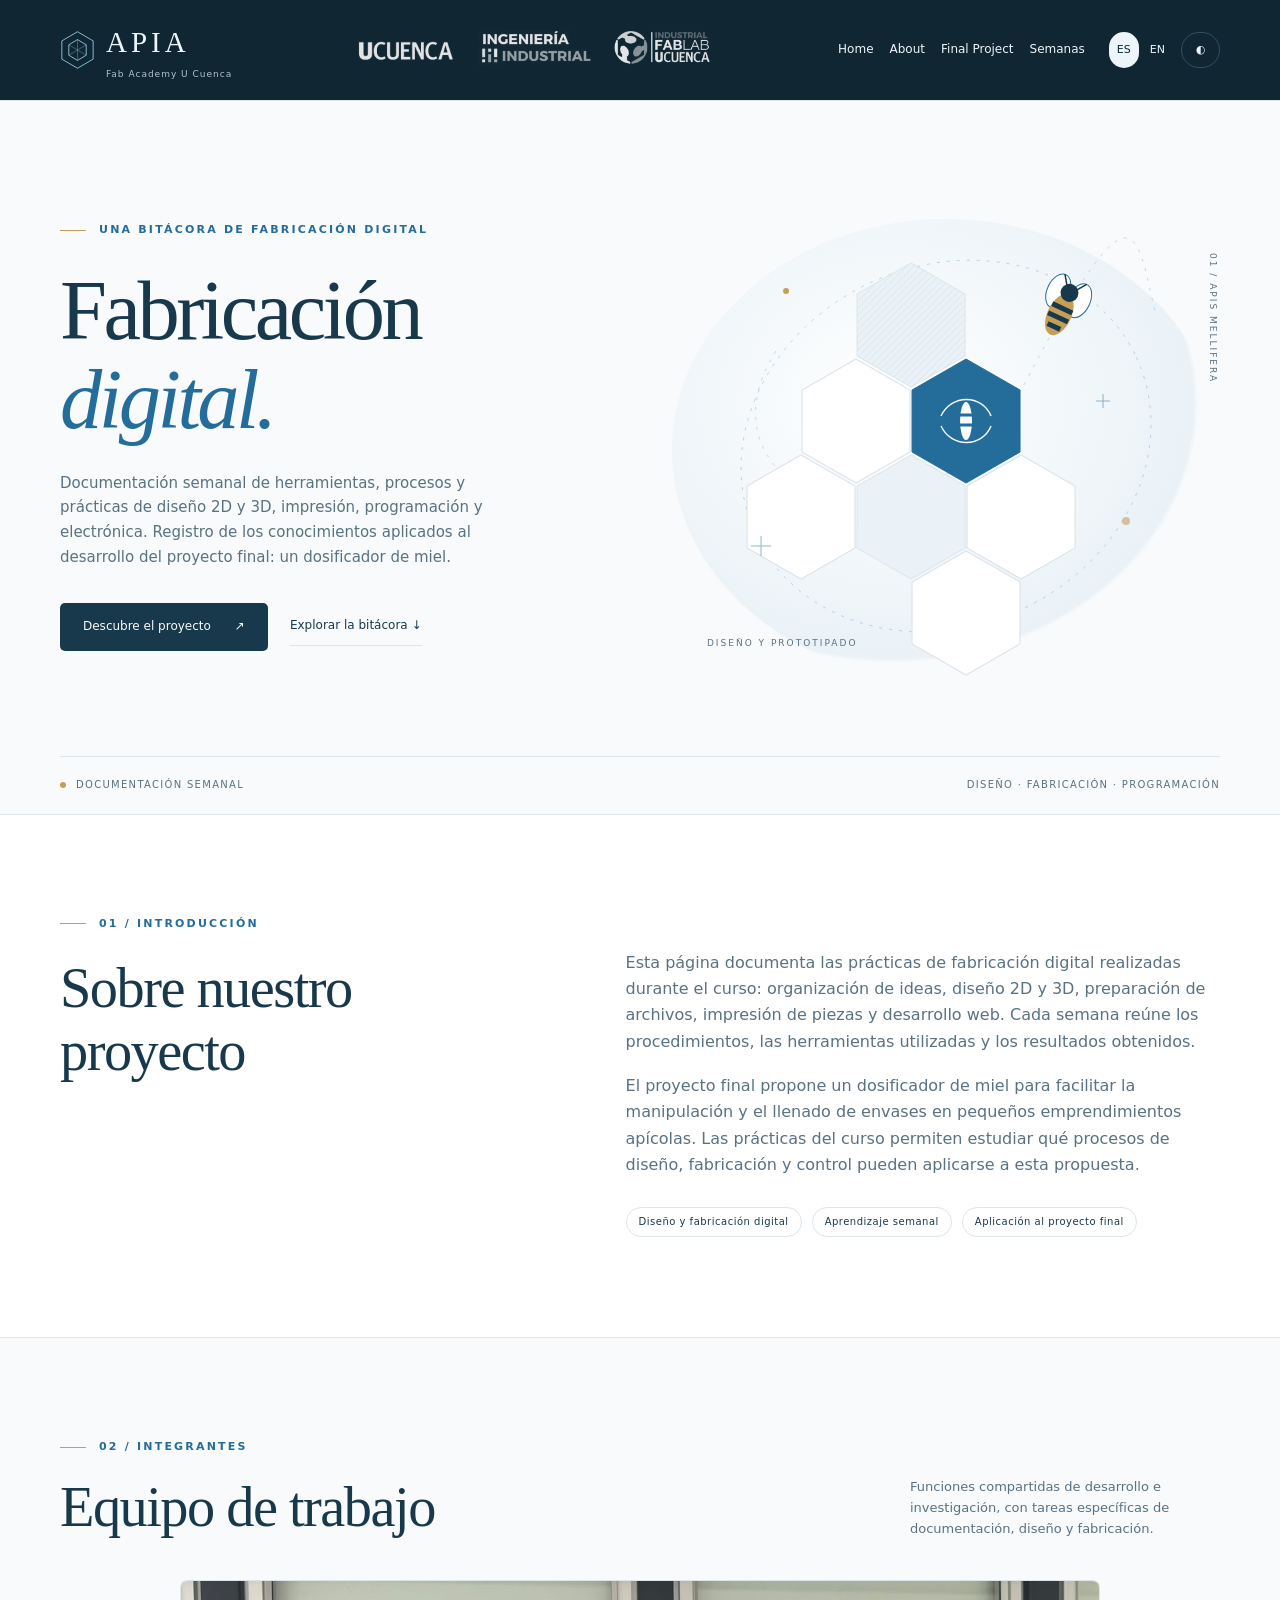
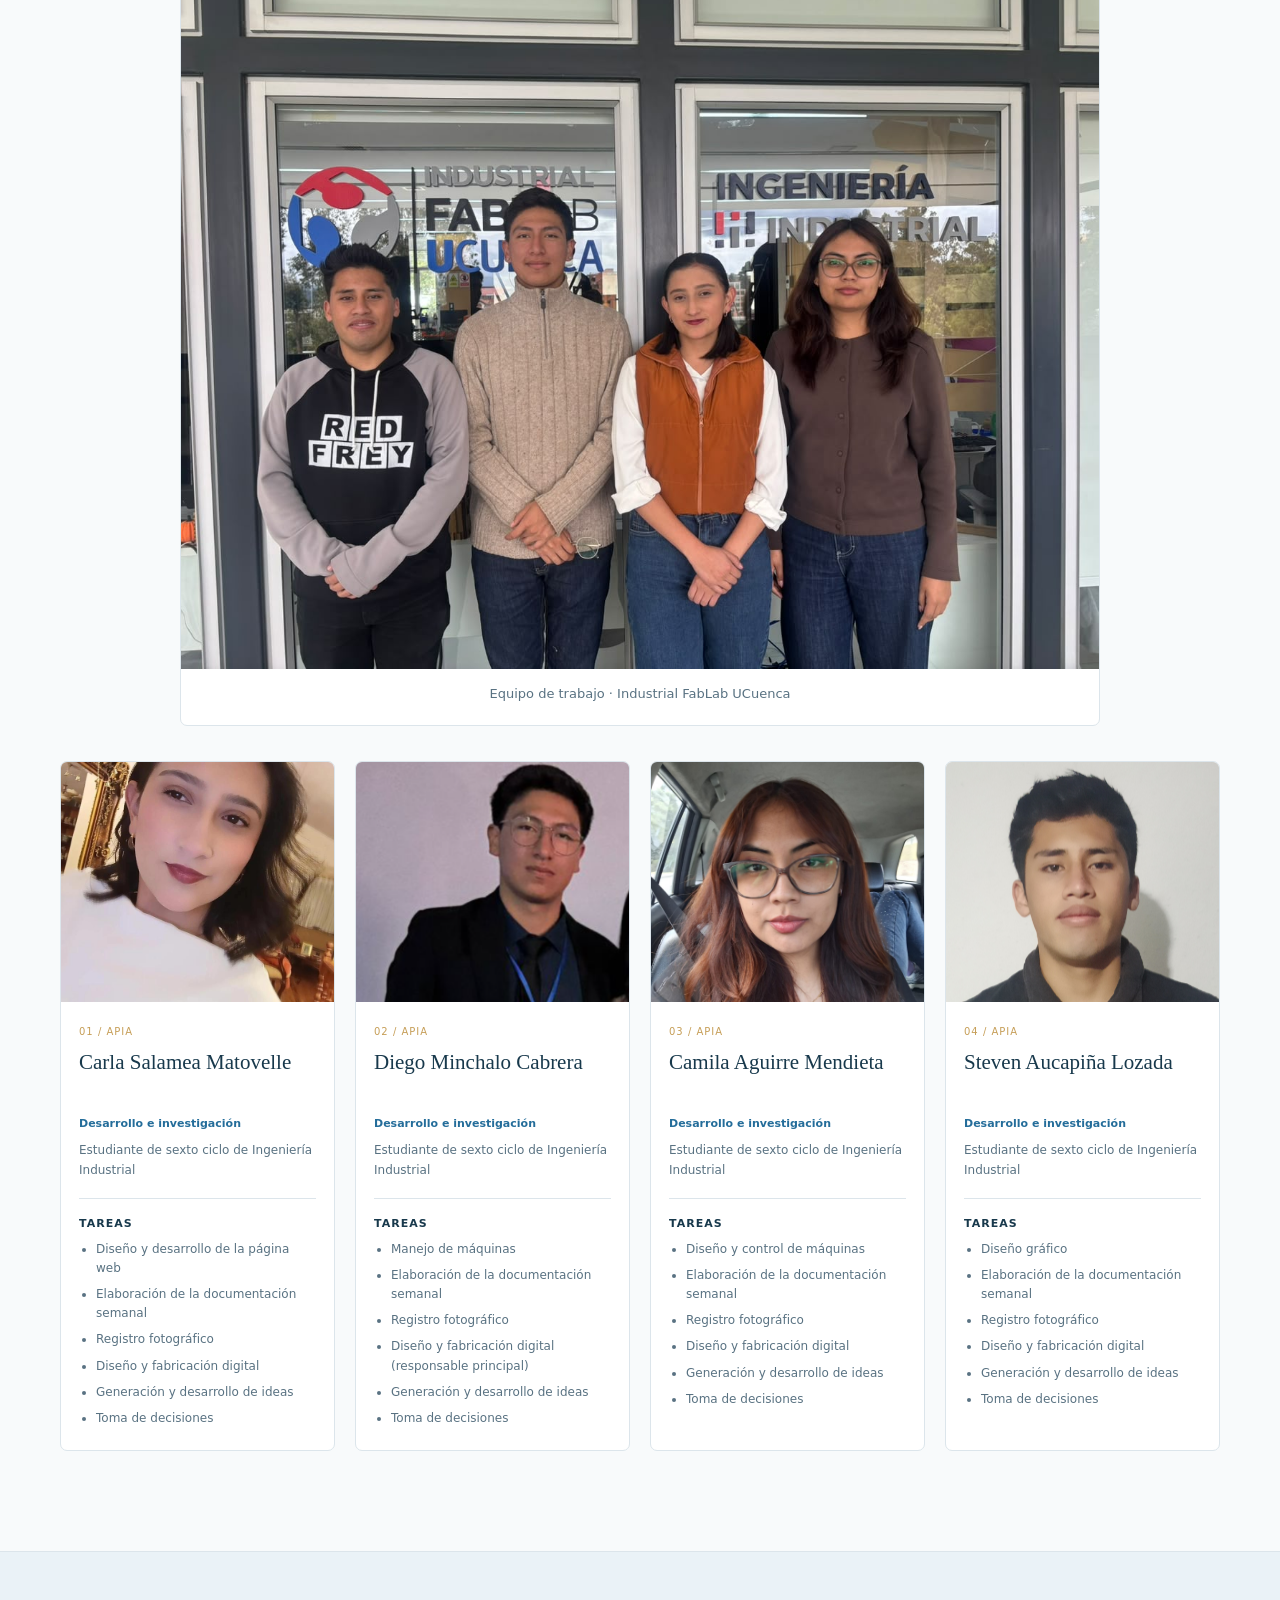
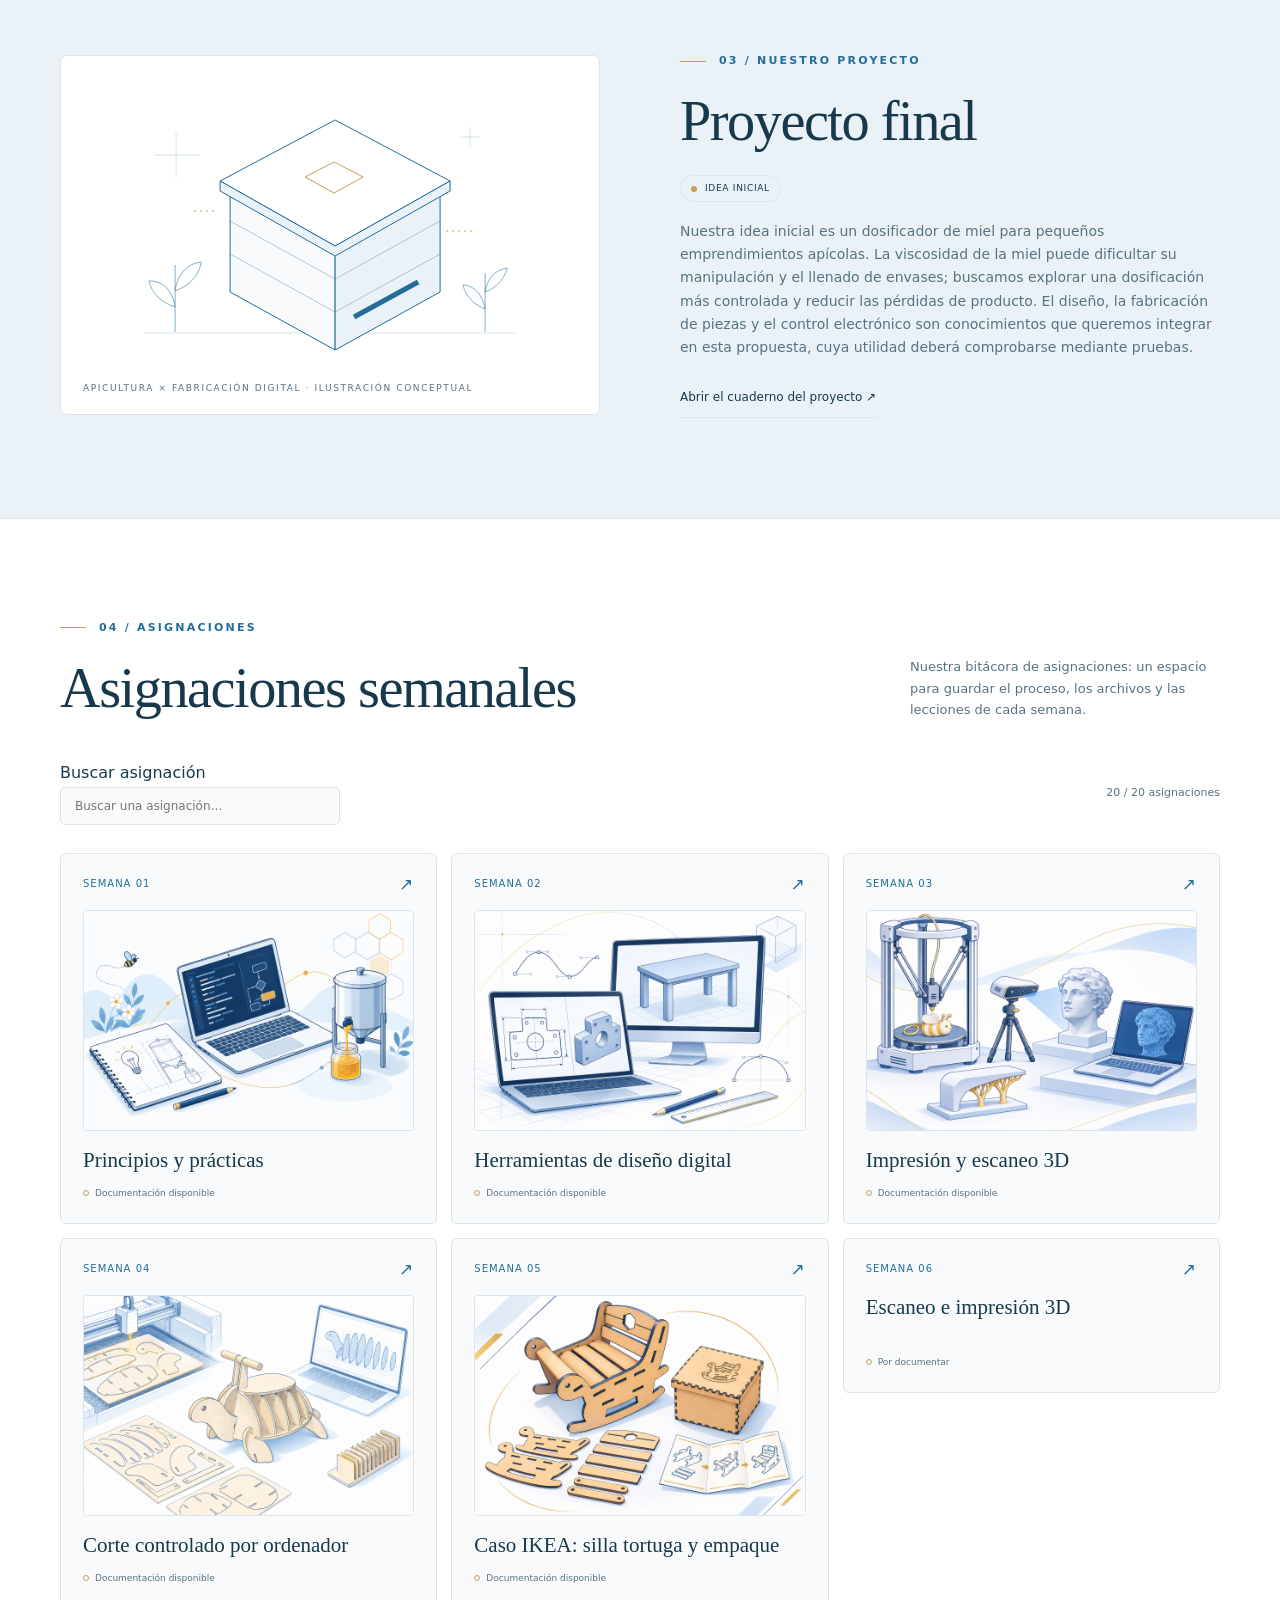
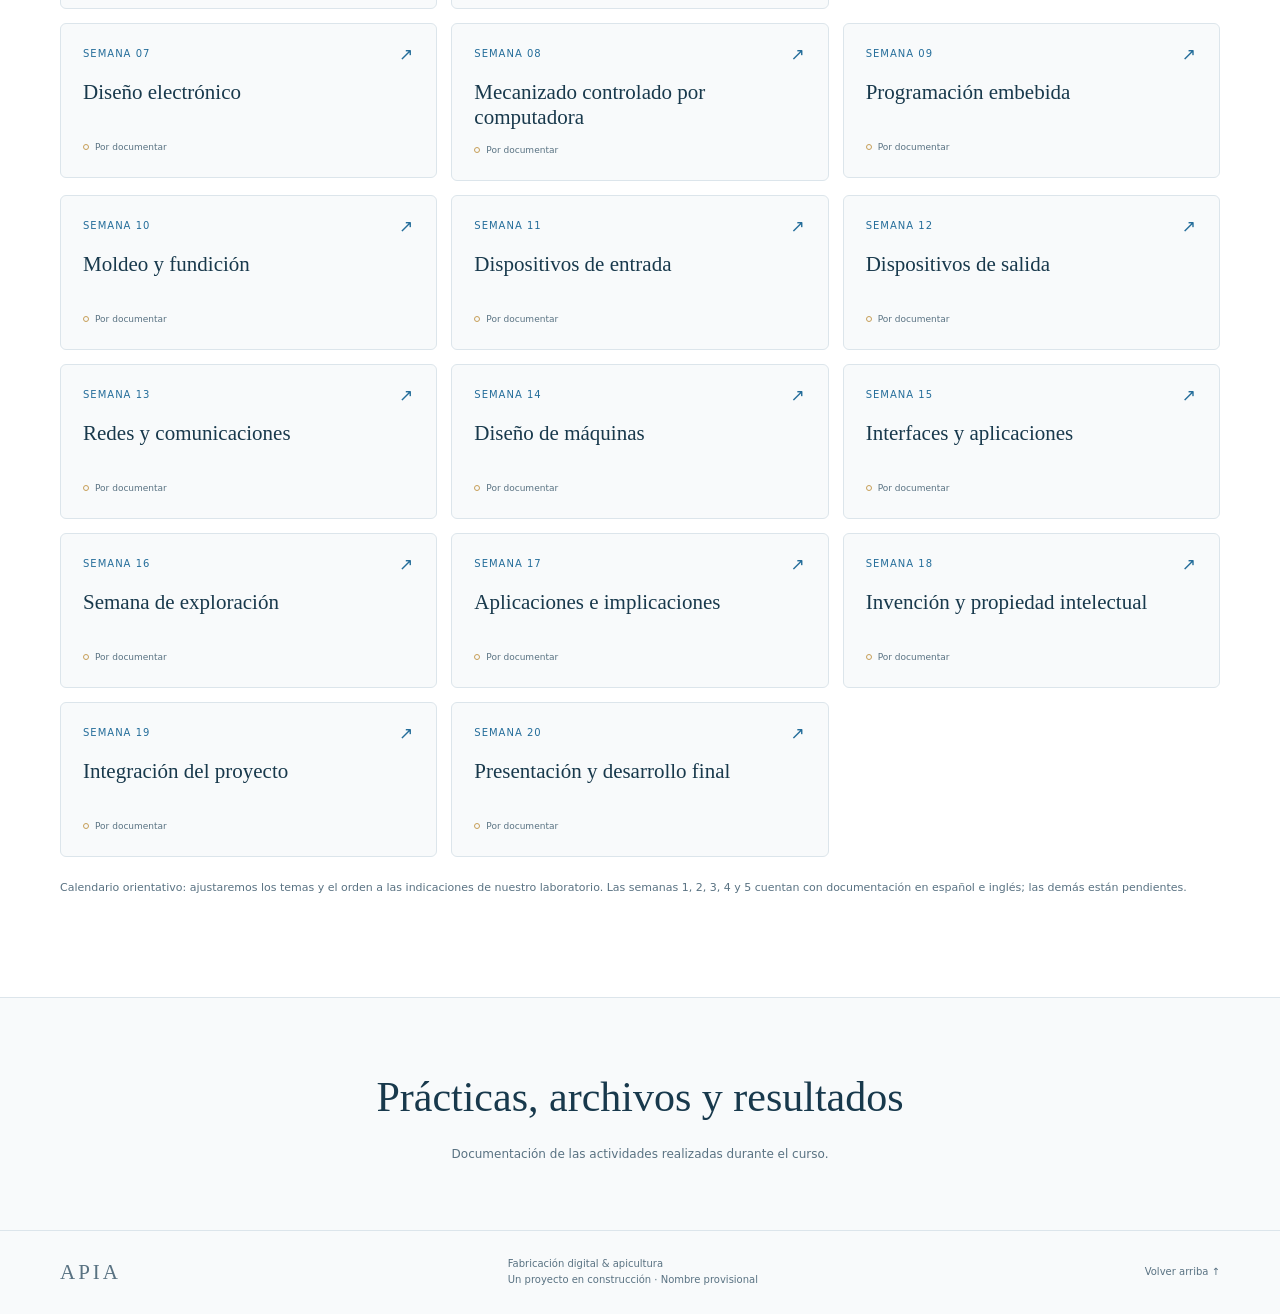
==== commit 8e70749f: "Add original group photograph to the team section" ====
--- a/index.html
+++ b/index.html
@@ -7,7 +7,7 @@
 <style>
 :root{--bg:#f8fafb;--paper:#fff;--ink:#18394c;--muted:#597282;--blue:#246d9a;--soft:#eaf2f7;--line:#dce5eb;--gold:#c69e57;--header:rgba(248,250,251,.92);color-scheme:light}html[data-theme=dark]{--bg:#101f2a;--paper:#172c39;--ink:#edf5fa;--muted:#afc3cf;--blue:#93cfee;--soft:#203b4c;--line:#355060;--gold:#dfbc7d;--header:rgba(16,31,42,.94);color-scheme:dark}*{box-sizing:border-box}html{scroll-behavior:smooth;scroll-padding-top:110px}body{margin:0;background:var(--bg);color:var(--ink);font:16px/1.65 system-ui,-apple-system,BlinkMacSystemFont,"Segoe UI",sans-serif}button,a{-webkit-tap-highlight-color:transparent}a{color:inherit;text-decoration:none}button{font:inherit;cursor:pointer;color:inherit}button:focus-visible,a:focus-visible{outline:3px solid var(--gold);outline-offset:5px}button{border:0}h1,h2,h3,p{margin:0}h1,h2,.serif{font-family:Georgia,"Times New Roman",serif;font-weight:400}h2{font-size:clamp(36px,4.4vw,58px);line-height:1.13;letter-spacing:-1.5px}p{color:var(--muted)}.wrap{width:min(1160px,calc(100% - 64px));margin:auto}.eyebrow{font-size:11px;font-weight:650;text-transform:uppercase;letter-spacing:2.2px;color:var(--blue);display:flex;align-items:center;gap:13px}.eyebrow:before{content:"";width:26px;height:1px;background:var(--gold)}header{position:sticky;top:0;z-index:10;background:var(--header);backdrop-filter:blur(16px);border-bottom:1px solid var(--line)}.nav{display:flex;align-items:center;justify-content:space-between;min-height:88px;gap:24px}.brand{display:flex;align-items:center;gap:11px}.brand svg{width:35px;height:40px;color:var(--blue)}.brand strong{font-family:Georgia,serif;font-size:29px;letter-spacing:4px;font-weight:400}.brand small{display:block;font-size:8px;letter-spacing:1.8px;color:var(--muted);margin-top:-6px}.navlinks{display:flex;gap:28px;font-size:12px}.tools{display:flex;gap:8px;align-items:center}.tool{background:transparent;border:1px solid var(--line);border-radius:24px;min-width:39px;height:36px;font-size:11px;padding:0 11px}.tool.active{background:var(--ink);color:var(--bg);border-color:var(--ink)}.langs{display:flex;gap:3px}.langs .tool{border:0;min-width:30px;padding:0 8px}.hero{position:relative;overflow:hidden}.hero-grid{display:grid;grid-template-columns:1.08fr 1fr;gap:20px;align-items:center;min-height:655px;padding:70px 0 55px}.hero h1{font-size:clamp(55px,6.6vw,86px);line-height:1.06;letter-spacing:-3.5px;margin:26px 0}.hero h1 em{color:var(--blue);font-weight:400}.hero-copy>p{max-width:430px;font-size:15px}.actions{display:flex;gap:22px;align-items:center;margin-top:33px;flex-wrap:wrap}.primary{background:var(--ink);color:var(--bg);padding:14px 23px;border-radius:5px;font-size:12px;display:inline-flex;gap:24px;align-items:center}.textlink{font-size:12px;border-bottom:1px solid var(--line);padding:9px 0}.hero-art{position:relative;height:490px}.orb{position:absolute;inset:28px 0 0;border-radius:50%;background:radial-gradient(ellipse at 40% 40%,var(--paper),var(--soft) 65%,transparent 66%)}.hive-art{position:absolute;width:100%;height:100%;color:var(--blue);overflow:visible}.orbit{stroke:var(--blue);stroke-width:.8;stroke-dasharray:3 7;fill:none;opacity:.3}.hex{fill:var(--paper);stroke:var(--line);stroke-width:1.2}.hex-blue{fill:var(--blue);stroke:var(--blue)}.hex-soft{fill:var(--soft);stroke:var(--line)}.flying{animation:drift 8s ease-in-out infinite;transform-origin:340px 140px}.wing{animation:wing .23s ease-in-out infinite alternate;transform-box:fill-box;transform-origin:bottom center}.art-label{position:absolute;bottom:30px;left:35px;font-size:9px;letter-spacing:2px;color:var(--muted)}.art-note{position:absolute;right:0;top:62px;writing-mode:vertical-rl;font-size:9px;letter-spacing:2px;color:var(--muted)}.hero-bottom{border-top:1px solid var(--line);display:flex;justify-content:space-between;align-items:center;padding:20px 0;font-size:10px;color:var(--muted);letter-spacing:1.3px;text-transform:uppercase}.hero-bottom span:first-child{display:flex;gap:10px;align-items:center}.dot{width:6px;height:6px;border-radius:50%;background:var(--gold)}section{padding:100px 0;scroll-margin-top:20px}.intro{background:var(--paper);border-block:1px solid var(--line)}.intro-grid{display:grid;grid-template-columns:.8fr 1fr;gap:90px;align-items:start}.intro h2{margin-top:24px}.intro-text{padding-top:35px}.intro-text p+p{margin-top:18px}.pillars{display:flex;gap:10px;flex-wrap:wrap;margin-top:28px}.pill{font-size:10px;border:1px solid var(--line);border-radius:20px;padding:6px 12px;letter-spacing:.5px}.section-top{display:flex;justify-content:space-between;gap:36px;align-items:end;margin-bottom:40px}.section-top h2{margin-top:20px}.section-top>p{max-width:310px;font-size:13px}.team-grid{display:grid;grid-template-columns:repeat(4,1fr);gap:20px}.person{background:var(--paper);border:1px solid var(--line);border-radius:7px;overflow:hidden}.portrait{height:240px;position:relative;background:var(--soft);display:grid;place-items:center;overflow:hidden}.portrait:before{content:"";width:150px;height:150px;border:1px solid var(--line);transform:rotate(30deg);border-radius:28px}.portrait svg{position:absolute;width:94px;height:115px;color:var(--blue);opacity:.3}.portrait img{position:absolute;width:100%;height:100%;object-fit:cover}.photo-label{position:absolute;bottom:13px;left:15px;font-size:8px;text-transform:uppercase;letter-spacing:1.8px;color:var(--muted)}.person-copy{padding:20px}.person h3{font:22px Georgia,serif}.person-copy p{font-size:12px;margin-top:8px}.person-num{font-size:10px;color:var(--gold);letter-spacing:1px;display:block;margin-bottom:9px}.project{background:var(--soft);border-block:1px solid var(--line)}.project-grid{display:grid;grid-template-columns:1fr 1fr;gap:80px;align-items:center}.project-visual{height:360px;border:1px solid var(--line);border-radius:7px;position:relative;display:grid;place-items:center;background:var(--paper);overflow:hidden}.project-visual svg{height:280px;width:90%;color:var(--blue)}.visual-caption{position:absolute;left:22px;bottom:18px;font-size:9px;letter-spacing:1.6px;color:var(--muted)}.project h2{margin:20px 0}.project p{font-size:14px}.status{display:inline-flex;align-items:center;gap:8px;padding:5px 10px;border:1px solid var(--line);border-radius:20px;font-size:9px;letter-spacing:.7px;margin-bottom:18px}.project .textlink{display:inline-block;margin-top:20px}.weeks{background:var(--paper)}.weeks-head{margin-bottom:28px;display:flex;justify-content:space-between;gap:16px;align-items:center}.search{border:1px solid var(--line);background:var(--bg);color:var(--ink);border-radius:5px;padding:11px 14px;font:12px system-ui;max-width:100%;width:280px}.week-count{font-size:11px;color:var(--muted)}.week-grid{display:grid;grid-template-columns:repeat(3,1fr);gap:14px}.week{padding:22px;text-align:left;background:var(--bg);border:1px solid var(--line);border-radius:6px;min-height:155px;transition:transform .2s,border-color .2s;display:flex;flex-direction:column;align-items:start}.week:hover{transform:translateY(-4px);border-color:var(--blue)}.week-top{display:flex;justify-content:space-between;width:100%;font-size:10px;color:var(--blue);letter-spacing:1px}.week-top .arrow{font-size:17px;line-height:1}.week h3{font:21px/1.2 Georgia,serif;margin:17px 0 13px}.week-status{font-size:9px;color:var(--muted);margin-top:auto;display:flex;gap:6px;align-items:center}.week-status:before{content:"";width:4px;height:4px;border:1px solid var(--gold);border-radius:50%}.calendar-note{font-size:11px;margin-top:22px}.empty{padding:30px 0;color:var(--muted)}.closing{padding:65px 0;text-align:center;border-top:1px solid var(--line)}.closing .serif{font-size:clamp(27px,4vw,42px)}.closing p{font-size:12px;margin-top:13px}footer{border-top:1px solid var(--line);padding:24px 0}.footer-inner{display:flex;justify-content:space-between;gap:20px;align-items:center;font-size:10px;color:var(--muted)}dialog{width:min(680px,calc(100% - 32px));max-height:85dvh;border:1px solid var(--line);background:var(--paper);color:var(--ink);border-radius:10px;padding:38px;box-shadow:0 30px 100px #0003}dialog::backdrop{background:#0b2439a6;backdrop-filter:blur(5px)}.dialog-close{float:right;background:var(--soft);border-radius:50%;width:35px;height:35px;font-size:24px;line-height:1}.dialog-label{font-size:10px;letter-spacing:1.6px;color:var(--blue);margin-bottom:20px}dialog h2{font-size:36px;margin:18px 0 24px}dialog h3{font:23px Georgia,serif;margin:24px 0 10px}dialog p{font-size:14px;white-space:pre-line}.skip{position:fixed;left:20px;top:-100px;z-index:30;background:var(--ink);color:var(--bg);padding:12px}.skip:focus{top:10px}@keyframes drift{0%,100%{transform:translate(0,0) rotate(-5deg)}50%{transform:translate(-18px,16px) rotate(6deg)}}@keyframes wing{to{transform:scaleX(.75) rotate(9deg)}}@media(min-width:1500px){.hero-grid{min-height:720px}}@media(max-width:900px){.navlinks{gap:15px;font-size:11px}.wrap{width:calc(100% - 40px)}.hero-grid{min-height:580px}.hero h1{font-size:62px}.hero-art{height:380px}.intro-grid,.project-grid{gap:40px}.team-grid{grid-template-columns:repeat(2,1fr)}.portrait{height:260px}}@media(max-width:620px){.nav{flex-wrap:wrap;gap:10px;padding:14px 0}.brand strong{font-size:24px}.brand svg{width:27px}.navlinks{order:3;width:100%;justify-content:space-between;padding-top:8px;border-top:1px solid var(--line);font-size:11px}.tool{height:32px}.hero-grid{grid-template-columns:1fr;padding:44px 0 10px;gap:0}.hero h1{font-size:62px;letter-spacing:-2.5px}.hero-copy>p{font-size:14px}.hero-art{height:340px;max-width:390px;width:100%;margin:0 auto}.art-label{left:15px;bottom:15px;font-size:8px}.art-note{font-size:8px}.hero-bottom{font-size:8px;gap:15px;letter-spacing:.6px}.hero-bottom>span:last-child{text-align:right}section{padding:64px 0}.intro-grid,.project-grid{grid-template-columns:1fr;gap:26px}.intro-text{padding:0}.section-top{display:block}.section-top>p{margin-top:20px}.team-grid{gap:12px}.portrait{height:180px}.person-copy{padding:14px}.person h3{font-size:19px}.person-copy p{font-size:11px}.project-visual{height:290px}.project-grid>.project-copy{order:-1}.week-grid{grid-template-columns:1fr 1fr;gap:10px}.week{padding:15px;min-height:155px}.week h3{font-size:19px}.weeks-head{align-items:start;flex-direction:column}.search{width:100%}.footer-inner{align-items:start}.footer-inner>span{max-width:190px;text-align:right}dialog{padding:24px}dialog h2{font-size:30px}}@media(prefers-reduced-motion:reduce){html{scroll-behavior:auto}*,*:before,*:after{animation:none!important;transition:none!important}}
 
-.institution-bar{background:#fff;border-bottom:1px solid #dce5eb}.institutions{display:flex;justify-content:center;align-items:center;gap:38px;padding:15px 0}.institution{color:#143b60;font-family:Arial,sans-serif;font-weight:800;line-height:1.12;text-align:center;min-width:150px}.institution.uc{font-size:28px;letter-spacing:-1px}.institution small{display:block;font-size:9px;letter-spacing:1.3px;font-weight:500;margin-top:5px}.institution.industrial{font-size:17px;text-align:left;border-left:4px solid #b2303f;padding-left:12px}.institution.fablab{font-size:21px;border-left:1px solid #dce5eb;padding-left:30px}.group-photo{margin-bottom:35px;border:1px solid var(--line);border-radius:7px;background:var(--soft);min-height:300px;display:flex;align-items:center;justify-content:center;flex-direction:column;gap:14px;padding:30px;text-align:center}.group-photo svg{width:95px;height:75px;color:var(--blue);opacity:.5}.group-photo figcaption{font-size:13px;color:var(--muted)}.group-photo img{width:100%;max-height:480px;object-fit:cover;border-radius:4px}.group-photo.has-photo{padding:0;overflow:hidden}.group-photo.has-photo figcaption{padding:0 20px 20px}.group-photo{margin-inline:0}.navlinks{gap:22px}html{scroll-padding-top:190px}@media(max-width:620px){.institutions{gap:12px;padding:12px 0}.institution{min-width:0;flex:1}.institution.uc{font-size:19px}.institution.industrial{font-size:11px;padding-left:8px}.institution.fablab{font-size:15px;padding-left:10px}.institution small{font-size:7px;letter-spacing:.5px}.group-photo{min-height:230px}.navlinks{gap:15px;justify-content:center}html{scroll-padding-top:210px}}
+.institution-bar{background:#fff;border-bottom:1px solid #dce5eb}.institutions{display:flex;justify-content:center;align-items:center;gap:38px;padding:15px 0}.institution{color:#143b60;font-family:Arial,sans-serif;font-weight:800;line-height:1.12;text-align:center;min-width:150px}.institution.uc{font-size:28px;letter-spacing:-1px}.institution small{display:block;font-size:9px;letter-spacing:1.3px;font-weight:500;margin-top:5px}.institution.industrial{font-size:17px;text-align:left;border-left:4px solid #b2303f;padding-left:12px}.institution.fablab{font-size:21px;border-left:1px solid #dce5eb;padding-left:30px}.group-photo{margin-bottom:35px;border:1px solid var(--line);border-radius:7px;background:var(--soft);min-height:300px;display:flex;align-items:center;justify-content:center;flex-direction:column;gap:14px;padding:30px;text-align:center}.group-photo svg{width:95px;height:75px;color:var(--blue);opacity:.5}.group-photo figcaption{font-size:13px;color:var(--muted)}.group-photo img{display:block;width:100%;height:auto;object-fit:contain}.group-photo.has-photo{padding:0;overflow:hidden;min-height:0;max-width:920px;width:100%;margin-inline:auto;background:var(--paper)}.group-photo.has-photo figcaption{padding:0 20px 20px}.group-photo{margin-inline:0}.navlinks{gap:22px}html{scroll-padding-top:190px}@media(max-width:620px){.institutions{gap:12px;padding:12px 0}.institution{min-width:0;flex:1}.institution.uc{font-size:19px}.institution.industrial{font-size:11px;padding-left:8px}.institution.fablab{font-size:15px;padding-left:10px}.institution small{font-size:7px;letter-spacing:.5px}.group-photo{min-height:230px}.navlinks{gap:15px;justify-content:center}html{scroll-padding-top:210px}}
 /* Los archivos originales se conservan; el contenedor solo limita sus márgenes blancos. */
 .institutions{gap:24px;padding:12px 0}.institution{position:relative;width:210px;max-width:210px;min-width:0;height:80px;overflow:hidden;background:#fff;flex:1;border:1px solid #e7edf1;border-radius:6px}.institution img{position:absolute;left:50%;top:50%;transform:translate(-50%,-50%);width:calc(100% - 26px);height:auto;display:block;max-width:184px}@media(max-width:620px){.institutions{gap:9px;padding:10px 0}.institution{height:55px}.institution img{width:calc(100% - 12px)}}
 /* Logos integrados en la barra principal, sin franja ni tarjetas. */
@@ -21,7 +21,7 @@
 <header><div class="wrap nav"><a class="brand" href="#home" aria-label="APIA"><svg viewBox="0 0 40 46" fill="none" aria-hidden="true"><path d="M20 2 38 12.5v21L20 44 2 33.5v-21Z" stroke="currentColor"/><path d="M20 11 30 17v12L20 35 10 29V17Z" stroke="currentColor"/><path d="M20 11v24M10 17l20 12M30 17 10 29" stroke="currentColor" opacity=".4"/></svg><span><strong>APIA</strong><small data-t="brand">Fab Academy U Cuenca</small></span></a><div class="institutions" aria-label="Instituciones"><div class="institution"><img src="images/ucuenca.png" alt="Universidad de Cuenca" width="2677" height="1505" decoding="async"></div><div class="institution"><img src="images/ingenieria-industrial.jpg" alt="Ingeniería Industrial" width="200" height="200" decoding="async"></div><div class="institution"><img src="images/fablab-ucuenca.jpeg" alt="Industrial FabLab UCuenca" width="1472" height="832" decoding="async"></div></div><nav class="navlinks" aria-label="Principal"><a href="#home">Home</a><a href="#about">About</a><a href="#project">Final Project</a><a data-weeks-link href="#assignments">Semanas</a></nav><div class="tools"><div class="langs"><button class="tool active" id="es" lang="es" aria-label="Español" aria-pressed="true">ES</button><button class="tool" id="en" lang="en" aria-label="English" aria-pressed="false">EN</button></div><button class="tool" id="theme" aria-label="Activar tema oscuro" aria-pressed="false">◐</button></div></div></header>
 <main id="main"><div class="hero" id="home"><div class="wrap"><div class="hero-grid"><div class="hero-copy"><div class="eyebrow" data-t="heroLabel">Una bitácora de fabricación digital</div><h1 data-t="heroTitle">Fabricación<br><em>digital.</em></h1><p data-t="heroText">Documentación semanal de herramientas, procesos y prácticas de diseño 2D y 3D, impresión, programación y electrónica. Registro de los conocimientos aplicados al desarrollo del proyecto final: un dosificador de miel.</p><div class="actions"><a class="primary" href="#project"><span data-t="discover">Descubre el proyecto</span><span aria-hidden="true">↗</span></a><a class="textlink" href="#assignments" data-t="explore">Explorar la bitácora ↓</a></div></div><div class="hero-art" role="img" aria-label="Ilustración de un panal azul y una abeja en vuelo" id="heroArt"><div class="orb"></div><svg class="hive-art" viewBox="0 0 500 490" aria-hidden="true"><defs><polygon id="hex" points="0,-62 54,-31 54,31 0,62 -54,31 -54,-31"/><pattern id="lines" width="7" height="7" patternUnits="userSpaceOnUse"><path d="M0 7 7 0" stroke="currentColor" opacity=".1" stroke-width=".7"/></pattern></defs><ellipse class="orbit" cx="250" cy="255" rx="210" ry="180" transform="rotate(-25 250 255)"/><path class="orbit" d="M80 160C-10 300 220 400 330 190S440 40 460 125"/><g transform="translate(160 230)"><use href="#hex" class="hex"/><use href="#hex" x="110" class="hex-blue"/><use href="#hex" x="55" y="96" class="hex-soft"/><use href="#hex" x="165" y="96" class="hex"/><use href="#hex" x="110" y="192" class="hex"/><use href="#hex" x="-55" y="96" class="hex"/><use href="#hex" x="55" y="-96" class="hex-soft"/><use href="#hex" x="55" y="-96" fill="url(#lines)"/><path d="M85-5c10-22 41-22 50 0M85 5c10 22 41 22 50 0" fill="none" stroke="var(--bg)" stroke-width="1.4"/><ellipse cx="110" cy="0" rx="6" ry="19" fill="var(--bg)"/><path d="M102-6h16M103 4h14" stroke="var(--blue)" stroke-width="3"/></g><g class="flying"><g transform="translate(365 120) rotate(25)"><ellipse class="wing" cx="-11" cy="-17" rx="11" ry="18" fill="var(--paper)" stroke="var(--blue)" stroke-width="1"/><ellipse class="wing" cx="12" cy="-17" rx="11" ry="18" fill="var(--paper)" stroke="var(--blue)" stroke-width="1"/><ellipse cy="4" rx="12" ry="22" fill="var(--gold)"/><path d="M-11-3h22M-11 7h22M-7 17H7" stroke="var(--ink)" stroke-width="5"/><circle cy="-20" r="9" fill="var(--ink)"/><path d="m-5-25-7-10m17 10 7-10" stroke="var(--ink)" fill="none" stroke-width="1.5"/></g></g><circle cx="90" cy="100" r="3" fill="var(--gold)"/><circle cx="430" cy="330" r="4" fill="var(--gold)" opacity=".6"/><path d="M55 355h20m-10-10v20M400 210h14m-7-7v14" stroke="var(--blue)" opacity=".5"/></svg><span class="art-label" data-t="artLabel">DISEÑO Y PROTOTIPADO</span><span class="art-note">01 / APIS MELLIFERA</span></div></div><div class="hero-bottom"><span><i class="dot"></i><span data-t="heroBottom">Documentación semanal</span></span><span data-t="heroBottomRight">Diseño · Fabricación · Programación</span></div></div></div>
 <section class="intro" id="about"><div class="wrap intro-grid"><div><div class="eyebrow" data-t="aboutLabel">01 / El origen</div><h2 data-t="aboutTitle">La naturaleza<br>como punto de partida.</h2></div><div class="intro-text"><p data-t="aboutText">Esta página documenta las prácticas de fabricación digital realizadas durante el curso: organización de ideas, diseño 2D y 3D, preparación de archivos, impresión de piezas y desarrollo web. Cada semana reúne los procedimientos, las herramientas utilizadas y los resultados obtenidos.</p><p data-t="aboutText2">El proyecto final propone un dosificador de miel para facilitar la manipulación y el llenado de envases en pequeños emprendimientos apícolas. Las prácticas del curso permiten estudiar qué procesos de diseño, fabricación y control pueden aplicarse a esta propuesta.</p><div class="pillars"><span class="pill" data-t="pillar1">Diseño y fabricación digital</span><span class="pill" data-t="pillar2">Aprendizaje semanal</span><span class="pill" data-t="pillar3">Aplicación al proyecto final</span></div></div></div></section>
-<section id="team"><div class="wrap"><div class="section-top"><div><div class="eyebrow" data-t="teamLabel">02 / La colmena humana</div><h2 data-t="teamTitle">Cuatro miradas.<br>Un mismo propósito.</h2></div><p data-t="teamText">Un espacio para presentar a quienes darán vida al proyecto. Pronto, nuestras historias y lo que cada uno aporta al equipo.</p></div><figure class="group-photo" id="groupPhoto"></figure><div class="team-grid" id="teamGrid"></div></div></section>
+<section id="team"><div class="wrap"><div class="section-top"><div><div class="eyebrow" data-t="teamLabel">02 / Integrantes</div><h2 data-t="teamTitle">Equipo de trabajo</h2></div><p data-t="teamText">Funciones compartidas de desarrollo e investigación, con tareas específicas de documentación, diseño y fabricación.</p></div><figure class="group-photo" id="groupPhoto"></figure><div class="team-grid" id="teamGrid"></div></div></section>
 <section class="project" id="project"><div class="wrap project-grid"><div class="project-visual"><svg viewBox="0 0 440 280" fill="none" aria-hidden="true"><path d="M35 238h370" stroke="currentColor" opacity=".2"/><path d="m120 95 105-55 105 55-105 58Z" fill="var(--soft)" stroke="currentColor"/><path d="m120 95 105 58v102l-105-58Z" fill="var(--bg)" stroke="currentColor"/><path d="m225 153 105-58v102l-105 58Z" fill="var(--soft)" stroke="currentColor"/><path d="m120 126 105 58 105-58M120 159l105 58 105-58" stroke="currentColor" opacity=".35"/><path d="m110 86 115-61 115 61-115 65Z" fill="var(--paper)" stroke="currentColor"/><path d="m110 86 115 65 115-65v10l-115 65-115-65Z" fill="var(--soft)" stroke="currentColor"/><path d="m244 222 64-35" stroke="currentColor" stroke-width="5"/><path d="M65 170v67m0-25c-24-8-26-26-26-26 23-1 26 26 26 26Zm0-16c25-9 26-29 26-29-24 3-26 29-26 29ZM375 178v59m0-23c-20-8-22-24-22-24 19 1 22 24 22 24Zm0-17c19-7 22-24 22-24-20 3-22 24-22 24Z" stroke="currentColor" opacity=".55"/><path d="M44 60h45m-23-22v44M350 42h20m-10-10v20" stroke="currentColor" opacity=".2"/><path d="m195 82 29-15 29 15-29 16Z" stroke="var(--gold)"/><path d="M84 116h22m230 20h28" stroke="var(--gold)" stroke-dasharray="2 4"/></svg><span class="visual-caption" data-t="visualCaption">APICULTURA × FABRICACIÓN DIGITAL · ILUSTRACIÓN CONCEPTUAL</span></div><div class="project-copy"><div class="eyebrow" data-t="projectLabel">03 / Nuestro proyecto</div><h2 data-t="projectTitle">Tecnología al servicio<br>de la colmena.</h2><div class="status"><i class="dot"></i><span data-t="projectStatus">IDEA INICIAL</span></div><p data-t="projectText">Nuestra idea inicial es un dosificador de miel para pequeños emprendimientos apícolas. La viscosidad de la miel puede dificultar su manipulación y el llenado de envases; buscamos explorar una dosificación más controlada y reducir las pérdidas de producto. El diseño, la fabricación de piezas y el control electrónico son conocimientos que queremos integrar en esta propuesta, cuya utilidad deberá comprobarse mediante pruebas.</p><button class="textlink" style="background:transparent" id="projectDetails" data-t="projectMore">Abrir el cuaderno del proyecto ↗</button></div></div></section>
 <section class="weeks" id="assignments"><div class="wrap"><div class="section-top"><div><div class="eyebrow" data-t="weeksLabel">04 / El proceso, semana a semana</div><h2 data-t="weeksTitle">Una idea se construye.<br>Y se documenta.</h2></div><p data-t="weeksText">Nuestra bitácora de asignaciones: un espacio para guardar el proceso, los archivos y las lecciones de cada semana.</p></div><div class="weeks-head"><label><span class="sr" data-t="searchLabel">Buscar asignación</span><br><input class="search" id="search" type="search" placeholder="Buscar una asignación…"></label><span class="week-count" id="weekCount" aria-live="polite"></span></div><div class="week-grid" id="weekGrid"></div><p class="calendar-note" data-t="calendarNote">Calendario orientativo: ajustaremos los temas y el orden a las indicaciones de nuestro laboratorio. Las semanas 1, 2, 3, 4 y 5 cuentan con documentación en español e inglés; las demás están pendientes.</p></div></section>
 <div class="closing"><div class="wrap"><div class="serif" data-t="closing">Prácticas, archivos y resultados</div><p data-t="closingText">Documentación de las actividades realizadas durante el curso.</p></div></div>
@@ -29,8 +29,8 @@
 <dialog id="entry"><button class="dialog-close" id="closeDialog" aria-label="Cerrar">×</button><div id="entryContent"></div></dialog>
 <script>
 // PERSONALIZA AQUÍ: nombres, biografías y rutas de fotos. Conserva las dos traducciones.
-// Foto grupal: escribe una ruta como images/equipo.jpg cuando tengas el archivo.
-const groupPhoto = "";
+// Foto grupal original del equipo; el encuadre se controla con CSS.
+const groupPhoto = "images/team/equipo-de-trabajo.jpeg";
 const members = [
   {
     "name": {
@@ -175,14 +175,14 @@
 // Ejemplo para añadir contenido real: entries[1] = {es:[{title:'Objetivo',text:'Mi documentación…'}],en:[{title:'Objective',text:'My documentation…'}]};
 const entries = {};
 const copy = {
-es:{skip:'Saltar al contenido',brand:'Fab Academy U Cuenca',navAbout:'El origen',navTeam:'El equipo',navProject:'El proyecto',navWeeks:'Bitácora',heroLabel:'Una bitácora de fabricación digital',heroTitle:'Fabricación<br><em>digital.</em>',heroText:'Documentación semanal de herramientas, procesos y prácticas de diseño 2D y 3D, impresión, programación y electrónica. Registro de los conocimientos aplicados al desarrollo del proyecto final: un dosificador de miel.',discover:'Descubre el proyecto',explore:'Explorar la bitácora ↓',artLabel:'DISEÑO Y PROTOTIPADO',heroBottom:'Documentación semanal',heroBottomRight:'Diseño · Fabricación · Programación',aboutLabel:'01 / Introducción',aboutTitle:'Sobre nuestro proyecto',aboutText:'Esta página documenta las prácticas de fabricación digital realizadas durante el curso: organización de ideas, diseño 2D y 3D, preparación de archivos, impresión de piezas y desarrollo web. Cada semana reúne los procedimientos, las herramientas utilizadas y los resultados obtenidos.',aboutText2:'El proyecto final propone un dosificador de miel para facilitar la manipulación y el llenado de envases en pequeños emprendimientos apícolas. Las prácticas del curso permiten estudiar qué procesos de diseño, fabricación y control pueden aplicarse a esta propuesta.',pillar1:'Diseño y fabricación digital',pillar2:'Aprendizaje semanal',pillar3:'Aplicación al proyecto final',teamLabel:'02 / Integrantes',teamTitle:'Equipo de trabajo',teamText:'Funciones compartidas de desarrollo e investigación, con tareas específicas de documentación, diseño y fabricación.',projectLabel:'03 / Nuestro proyecto',projectTitle:'Proyecto final',projectStatus:'IDEA INICIAL',projectText:'Nuestra idea inicial es un dosificador de miel para pequeños emprendimientos apícolas. La viscosidad de la miel puede dificultar su manipulación y el llenado de envases; buscamos explorar una dosificación más controlada y reducir las pérdidas de producto. El diseño, la fabricación de piezas y el control electrónico son conocimientos que queremos integrar en esta propuesta, cuya utilidad deberá comprobarse mediante pruebas.',projectMore:'Abrir el cuaderno del proyecto ↗',visualCaption:'APICULTURA × FABRICACIÓN DIGITAL · ILUSTRACIÓN CONCEPTUAL',weeksLabel:'04 / Asignaciones',weeksTitle:'Asignaciones semanales',weeksText:'Nuestra bitácora de asignaciones: un espacio para guardar el proceso, los archivos y las lecciones de cada semana.',searchLabel:'Buscar asignación',calendarNote:'Calendario orientativo: ajustaremos los temas y el orden a las indicaciones de nuestro laboratorio. Las semanas 1, 2, 3, 4 y 5 cuentan con documentación en español e inglés; las demás están pendientes.',closing:'Prácticas, archivos y resultados',closingText:'Documentación de las actividades realizadas durante el curso.',footer:'Fabricación digital & apicultura<br>Un proyecto en construcción · Nombre provisional',top:'Volver arriba ↑',pending:'Por documentar',groupCaption:'Fotografía del equipo · Aquí añadiremos una imagen de los cuatro integrantes.',photo:'Tu fotografía aquí',week:'SEMANA',search:'Buscar una asignación…',count:'asignaciones',noResults:'No hay asignaciones que coincidan con tu búsqueda.',close:'Cerrar',dark:'Activar tema oscuro',light:'Activar tema claro',art:'Ilustración de un panal azul y una abeja en vuelo',docTitle:'APIA · Fabricación digital',projectIntroSections:[{"title": "La necesidad", "text": "La viscosidad de la miel puede dificultar la manipulación y el llenado de envases en pequeños emprendimientos apícolas. La propuesta busca facilitar la dosificación y evaluar las pérdidas de producto durante el envasado."}, {"title": "La idea inicial", "text": "Exploramos un dosificador de miel que combine un mecanismo de dispensación y control de temperatura. El calentamiento debe estudiarse según el producto y el proceso: no se presenta como una solución ya validada ni como una forma de eliminar la cristalización natural de la miel."}, {"title": "Aplicación de lo aprendido", "text": "Los ejercicios semanales aportan herramientas para representar la idea mediante diseño 2D y 3D, fabricar modelos o piezas, documentar resultados y explorar la programación y la electrónica. Estas prácticas nos ayudan a relacionar conocimientos que pueden contribuir al desarrollo del proyecto final."}],projectSections:['El problema y su contexto','Nuestra propuesta','Diseño y fabricación','Pruebas y resultados','Archivos y próximos pasos'],weekSections:['Objetivo de la asignación','Proceso y herramientas','Pruebas y aprendizajes','Archivos y referencias'],placeholder:'Pendiente de completar. Aquí añadiremos nuestra documentación.',notStarted:'Esta entrada aún no tiene documentación. Los siguientes apartados están preparados para añadir el trabajo real del equipo.'},
-en:{skip:'Skip to content',brand:'Fab Academy U Cuenca',navAbout:'Our origin',navTeam:'The team',navProject:'The project',navWeeks:'Journal',heroLabel:'A digital fabrication journal',heroTitle:'Digital<br><em>fabrication.</em>',heroText:'Weekly documentation of tools, processes and exercises in 2D and 3D design, printing, programming and electronics. A record of the knowledge applied to the final project: a honey dispenser.',discover:'Discover the project',explore:'Explore the journal ↓',artLabel:'DESIGN AND PROTOTYPING',heroBottom:'Weekly documentation',heroBottomRight:'Design · Fabrication · Programming',aboutLabel:'01 / Introduction',aboutTitle:'About our project',aboutText:'This website documents the digital fabrication exercises carried out during the course: organizing ideas, 2D and 3D design, file preparation, part printing and web development. Each week records the procedures, tools used and results obtained.',aboutText2:'The final project proposes a honey dispenser to support handling and container filling in small beekeeping businesses. The course exercises help assess which design, fabrication and control processes can be applied to this proposal.',pillar1:'Digital design and fabrication',pillar2:'Weekly learning',pillar3:'Application to the final project',teamLabel:'02 / Team members',teamTitle:'Our team',teamText:'Shared development and research responsibilities, with specific tasks in documentation, design and fabrication.',projectLabel:'03 / Our project',projectTitle:'Final project',projectStatus:'INITIAL IDEA',projectText:'Our initial idea is a honey dispenser for small beekeeping businesses. Honey viscosity can make handling and container filling difficult; we aim to explore more controlled dispensing and reduce product losses. Design, part fabrication and electronic control are areas of knowledge we want to bring together in this proposal, whose usefulness will need to be assessed through testing.',projectMore:'Open the project notebook ↗',visualCaption:'BEEKEEPING × DIGITAL FABRICATION · CONCEPTUAL ILLUSTRATION',weeksLabel:'04 / Assignments',weeksTitle:'Weekly assignments',weeksText:'Our assignment journal: a place to keep the process, files and lessons from every week.',searchLabel:'Find an assignment',calendarNote:'Provisional schedule: topics and order will be adjusted to our lab’s guidance. Weeks 1, 2, 3, 4 and 5 are documented in Spanish and English; the remaining entries are awaiting documentation.',closing:'Exercises, files and results',closingText:'Documentation of the activities carried out during the course.',footer:'Digital fabrication & beekeeping<br>A project in progress · Working name',top:'Back to top ↑',pending:'To be documented',groupCaption:'Team photograph · A picture of all four team members will go here.',photo:'Your photograph here',week:'WEEK',search:'Find an assignment…',count:'assignments',noResults:'No assignments match your search.',close:'Close',dark:'Switch to dark theme',light:'Switch to light theme',art:'Illustration of a blue honeycomb and a flying bee',docTitle:'APIA · Digital fabrication',projectIntroSections:[{"title": "The need", "text": "Honey viscosity can make handling and container filling difficult for small beekeeping businesses. The proposal aims to support dispensing and assess product losses during packaging."}, {"title": "The initial idea", "text": "We are exploring a honey dispenser that combines a dispensing mechanism and temperature control. Heating must be studied in relation to the product and process: it is not presented as an already validated solution or as a way to eliminate natural honey crystallization."}, {"title": "Applying what we learn", "text": "The weekly exercises provide tools to represent the idea through 2D and 3D design, make models or parts, document results and explore programming and electronics. These practices help us connect knowledge that may contribute to developing the final project."}],projectSections:['The problem and its context','Our proposal','Design and fabrication','Testing and results','Files and next steps'],weekSections:['Assignment objective','Process and tools','Testing and lessons learned','Files and references'],placeholder:'To be completed. We will add our documentation here.',notStarted:'This entry has no documentation yet. The sections below are ready for the team’s actual work.'}};
+es:{skip:'Saltar al contenido',brand:'Fab Academy U Cuenca',navAbout:'El origen',navTeam:'El equipo',navProject:'El proyecto',navWeeks:'Bitácora',heroLabel:'Una bitácora de fabricación digital',heroTitle:'Fabricación<br><em>digital.</em>',heroText:'Documentación semanal de herramientas, procesos y prácticas de diseño 2D y 3D, impresión, programación y electrónica. Registro de los conocimientos aplicados al desarrollo del proyecto final: un dosificador de miel.',discover:'Descubre el proyecto',explore:'Explorar la bitácora ↓',artLabel:'DISEÑO Y PROTOTIPADO',heroBottom:'Documentación semanal',heroBottomRight:'Diseño · Fabricación · Programación',aboutLabel:'01 / Introducción',aboutTitle:'Sobre nuestro proyecto',aboutText:'Esta página documenta las prácticas de fabricación digital realizadas durante el curso: organización de ideas, diseño 2D y 3D, preparación de archivos, impresión de piezas y desarrollo web. Cada semana reúne los procedimientos, las herramientas utilizadas y los resultados obtenidos.',aboutText2:'El proyecto final propone un dosificador de miel para facilitar la manipulación y el llenado de envases en pequeños emprendimientos apícolas. Las prácticas del curso permiten estudiar qué procesos de diseño, fabricación y control pueden aplicarse a esta propuesta.',pillar1:'Diseño y fabricación digital',pillar2:'Aprendizaje semanal',pillar3:'Aplicación al proyecto final',teamLabel:'02 / Integrantes',teamTitle:'Equipo de trabajo',teamText:'Funciones compartidas de desarrollo e investigación, con tareas específicas de documentación, diseño y fabricación.',projectLabel:'03 / Nuestro proyecto',projectTitle:'Proyecto final',projectStatus:'IDEA INICIAL',projectText:'Nuestra idea inicial es un dosificador de miel para pequeños emprendimientos apícolas. La viscosidad de la miel puede dificultar su manipulación y el llenado de envases; buscamos explorar una dosificación más controlada y reducir las pérdidas de producto. El diseño, la fabricación de piezas y el control electrónico son conocimientos que queremos integrar en esta propuesta, cuya utilidad deberá comprobarse mediante pruebas.',projectMore:'Abrir el cuaderno del proyecto ↗',visualCaption:'APICULTURA × FABRICACIÓN DIGITAL · ILUSTRACIÓN CONCEPTUAL',weeksLabel:'04 / Asignaciones',weeksTitle:'Asignaciones semanales',weeksText:'Nuestra bitácora de asignaciones: un espacio para guardar el proceso, los archivos y las lecciones de cada semana.',searchLabel:'Buscar asignación',calendarNote:'Calendario orientativo: ajustaremos los temas y el orden a las indicaciones de nuestro laboratorio. Las semanas 1, 2, 3, 4 y 5 cuentan con documentación en español e inglés; las demás están pendientes.',closing:'Prácticas, archivos y resultados',closingText:'Documentación de las actividades realizadas durante el curso.',footer:'Fabricación digital & apicultura<br>Un proyecto en construcción · Nombre provisional',top:'Volver arriba ↑',pending:'Por documentar',groupCaption:'Equipo de trabajo · Industrial FabLab UCuenca',photo:'Tu fotografía aquí',week:'SEMANA',search:'Buscar una asignación…',count:'asignaciones',noResults:'No hay asignaciones que coincidan con tu búsqueda.',close:'Cerrar',dark:'Activar tema oscuro',light:'Activar tema claro',art:'Ilustración de un panal azul y una abeja en vuelo',docTitle:'APIA · Fabricación digital',projectIntroSections:[{"title": "La necesidad", "text": "La viscosidad de la miel puede dificultar la manipulación y el llenado de envases en pequeños emprendimientos apícolas. La propuesta busca facilitar la dosificación y evaluar las pérdidas de producto durante el envasado."}, {"title": "La idea inicial", "text": "Exploramos un dosificador de miel que combine un mecanismo de dispensación y control de temperatura. El calentamiento debe estudiarse según el producto y el proceso: no se presenta como una solución ya validada ni como una forma de eliminar la cristalización natural de la miel."}, {"title": "Aplicación de lo aprendido", "text": "Los ejercicios semanales aportan herramientas para representar la idea mediante diseño 2D y 3D, fabricar modelos o piezas, documentar resultados y explorar la programación y la electrónica. Estas prácticas nos ayudan a relacionar conocimientos que pueden contribuir al desarrollo del proyecto final."}],projectSections:['El problema y su contexto','Nuestra propuesta','Diseño y fabricación','Pruebas y resultados','Archivos y próximos pasos'],weekSections:['Objetivo de la asignación','Proceso y herramientas','Pruebas y aprendizajes','Archivos y referencias'],placeholder:'Pendiente de completar. Aquí añadiremos nuestra documentación.',notStarted:'Esta entrada aún no tiene documentación. Los siguientes apartados están preparados para añadir el trabajo real del equipo.'},
+en:{skip:'Skip to content',brand:'Fab Academy U Cuenca',navAbout:'Our origin',navTeam:'The team',navProject:'The project',navWeeks:'Journal',heroLabel:'A digital fabrication journal',heroTitle:'Digital<br><em>fabrication.</em>',heroText:'Weekly documentation of tools, processes and exercises in 2D and 3D design, printing, programming and electronics. A record of the knowledge applied to the final project: a honey dispenser.',discover:'Discover the project',explore:'Explore the journal ↓',artLabel:'DESIGN AND PROTOTYPING',heroBottom:'Weekly documentation',heroBottomRight:'Design · Fabrication · Programming',aboutLabel:'01 / Introduction',aboutTitle:'About our project',aboutText:'This website documents the digital fabrication exercises carried out during the course: organizing ideas, 2D and 3D design, file preparation, part printing and web development. Each week records the procedures, tools used and results obtained.',aboutText2:'The final project proposes a honey dispenser to support handling and container filling in small beekeeping businesses. The course exercises help assess which design, fabrication and control processes can be applied to this proposal.',pillar1:'Digital design and fabrication',pillar2:'Weekly learning',pillar3:'Application to the final project',teamLabel:'02 / Team members',teamTitle:'Our team',teamText:'Shared development and research responsibilities, with specific tasks in documentation, design and fabrication.',projectLabel:'03 / Our project',projectTitle:'Final project',projectStatus:'INITIAL IDEA',projectText:'Our initial idea is a honey dispenser for small beekeeping businesses. Honey viscosity can make handling and container filling difficult; we aim to explore more controlled dispensing and reduce product losses. Design, part fabrication and electronic control are areas of knowledge we want to bring together in this proposal, whose usefulness will need to be assessed through testing.',projectMore:'Open the project notebook ↗',visualCaption:'BEEKEEPING × DIGITAL FABRICATION · CONCEPTUAL ILLUSTRATION',weeksLabel:'04 / Assignments',weeksTitle:'Weekly assignments',weeksText:'Our assignment journal: a place to keep the process, files and lessons from every week.',searchLabel:'Find an assignment',calendarNote:'Provisional schedule: topics and order will be adjusted to our lab’s guidance. Weeks 1, 2, 3, 4 and 5 are documented in Spanish and English; the remaining entries are awaiting documentation.',closing:'Exercises, files and results',closingText:'Documentation of the activities carried out during the course.',footer:'Digital fabrication & beekeeping<br>A project in progress · Working name',top:'Back to top ↑',pending:'To be documented',groupCaption:'Project team · Industrial FabLab UCuenca',photo:'Your photograph here',week:'WEEK',search:'Find an assignment…',count:'assignments',noResults:'No assignments match your search.',close:'Close',dark:'Switch to dark theme',light:'Switch to light theme',art:'Illustration of a blue honeycomb and a flying bee',docTitle:'APIA · Digital fabrication',projectIntroSections:[{"title": "The need", "text": "Honey viscosity can make handling and container filling difficult for small beekeeping businesses. The proposal aims to support dispensing and assess product losses during packaging."}, {"title": "The initial idea", "text": "We are exploring a honey dispenser that combines a dispensing mechanism and temperature control. Heating must be studied in relation to the product and process: it is not presented as an already validated solution or as a way to eliminate natural honey crystallization."}, {"title": "Applying what we learn", "text": "The weekly exercises provide tools to represent the idea through 2D and 3D design, make models or parts, document results and explore programming and electronics. These practices help us connect knowledge that may contribute to developing the final project."}],projectSections:['The problem and its context','Our proposal','Design and fabrication','Testing and results','Files and next steps'],weekSections:['Assignment objective','Process and tools','Testing and lessons learned','Files and references'],placeholder:'To be completed. We will add our documentation here.',notStarted:'This entry has no documentation yet. The sections below are ready for the team’s actual work.'}};
 const $=s=>document.querySelector(s);let lang='es',theme=matchMedia('(prefers-color-scheme: dark)').matches?'dark':'light',opened=null;
 try{lang=localStorage.getItem('apia-language')==='en'?'en':'es';const saved=localStorage.getItem('apia-theme');if(['light','dark'].includes(saved))theme=saved}catch{}
 const esc=s=>String(s).replace(/[&<>"']/g,c=>({'&':'&amp;','<':'&lt;','>':'&gt;','"':'&quot;',"'":'&#39;'}[c]));
 const norm=s=>s.normalize('NFD').replace(/[\u0300-\u036f]/g,'').toLowerCase();
 function save(k,v){try{localStorage.setItem(k,v)}catch{}}
-function renderTeam(){const t=copy[lang];$('#groupPhoto').classList.toggle('has-photo',Boolean(groupPhoto));$('#groupPhoto').innerHTML=(groupPhoto?`<img src="${esc(groupPhoto)}" alt="${lang==='es'?'Equipo de trabajo':'Our team'}">`:`<svg viewBox="0 0 100 75" fill="none" aria-hidden="true"><circle cx="50" cy="20" r="11" stroke="currentColor"/><circle cx="20" cy="27" r="9" stroke="currentColor"/><circle cx="80" cy="27" r="9" stroke="currentColor"/><path d="M30 69V54a20 20 0 0 1 40 0v15M3 69V55a17 17 0 0 1 24-15m70 29V55a17 17 0 0 0-24-15" stroke="currentColor"/></svg>`)+`<figcaption>${t.groupCaption}</figcaption>`;$('#teamGrid').innerHTML=members.map((m,i)=>`<article class="person"><div class="portrait">${m.photo?`<img src="${esc(m.photo)}" alt="${esc(m.name[lang])}" style="object-position:${esc(m.photoPosition)}" loading="lazy" decoding="async">`:`<svg viewBox="0 0 100 120" fill="none" aria-hidden="true"><circle cx="50" cy="35" r="20" stroke="currentColor"/><path d="M12 110V95a38 38 0 0 1 76 0v15" stroke="currentColor"/></svg><span class="photo-label">${t.photo}</span>`}</div><div class="person-copy"><span class="person-num">0${i+1} / APIA</span><h3>${esc(m.name[lang])}</h3><p class="person-role">${esc(m.role[lang])}</p><p class="person-study">${esc(m.study[lang])}</p><h4 class="person-tasks-title">${lang==='es'?'Tareas':'Tasks'}</h4><ul class="person-tasks">${m.tasks[lang].map(task=>`<li>${esc(task)}</li>`).join('')}</ul></div></article>`).join('')}
+function renderTeam(){const t=copy[lang];$('#groupPhoto').classList.toggle('has-photo',Boolean(groupPhoto));$('#groupPhoto').innerHTML=(groupPhoto?`<img src="${esc(groupPhoto)}" alt="${lang==='es'?'Fotografía grupal del equipo frente al Industrial FabLab UCuenca.':'Group photograph of the project team outside Industrial FabLab UCuenca.'}" width="1280" height="960" loading="lazy" decoding="async">`:`<svg viewBox="0 0 100 75" fill="none" aria-hidden="true"><circle cx="50" cy="20" r="11" stroke="currentColor"/><circle cx="20" cy="27" r="9" stroke="currentColor"/><circle cx="80" cy="27" r="9" stroke="currentColor"/><path d="M30 69V54a20 20 0 0 1 40 0v15M3 69V55a17 17 0 0 1 24-15m70 29V55a17 17 0 0 0-24-15" stroke="currentColor"/></svg>`)+`<figcaption>${t.groupCaption}</figcaption>`;$('#teamGrid').innerHTML=members.map((m,i)=>`<article class="person"><div class="portrait">${m.photo?`<img src="${esc(m.photo)}" alt="${esc(m.name[lang])}" style="object-position:${esc(m.photoPosition)}" loading="lazy" decoding="async">`:`<svg viewBox="0 0 100 120" fill="none" aria-hidden="true"><circle cx="50" cy="35" r="20" stroke="currentColor"/><path d="M12 110V95a38 38 0 0 1 76 0v15" stroke="currentColor"/></svg><span class="photo-label">${t.photo}</span>`}</div><div class="person-copy"><span class="person-num">0${i+1} / APIA</span><h3>${esc(m.name[lang])}</h3><p class="person-role">${esc(m.role[lang])}</p><p class="person-study">${esc(m.study[lang])}</p><h4 class="person-tasks-title">${lang==='es'?'Tareas':'Tasks'}</h4><ul class="person-tasks">${m.tasks[lang].map(task=>`<li>${esc(task)}</li>`).join('')}</ul></div></article>`).join('')}
 function renderWeeks(){const t=copy[lang],q=norm($('#search').value);let count=0;$('#weekGrid').innerHTML=weeks.map((w,i)=>{if(!norm(`${i+1} ${w[lang==='es'?0:1]}`).includes(q))return '';count++;return `<button class="week" data-week="${i+1}" ${i<5?'':'aria-haspopup="dialog"'}><span class="week-top"><span>${t.week} ${String(i+1).padStart(2,'0')}</span><span class="arrow" aria-hidden="true">↗</span></span>${i===4?`<img class="week-cover" src="images/week-05/cover.png" alt="${lang==='es'?'Ilustración conceptual: silla balancín de tortuga, caja y manual de montaje':'Concept illustration: turtle rocking chair, box and assembly leaflet'}" width="1536" height="1024" loading="lazy">`:''}${i===3?`<img class="week-cover" src="images/week-04/cover.png?v=turtle-slicer" alt="${lang==='es'?'Ilustración conceptual de diseño de tortuga, despiece y corte láser':'Concept illustration of turtle design, part layout and laser cutting'}" width="1536" height="1024" loading="lazy">`:''}${i===2?`<img class="week-cover" src="images/week-03/cover.png?v=print-scan" alt="${lang==='es'?'Ilustración conceptual: impresión y escaneo 3D':'Conceptual illustration: 3D printing and scanning'}" width="1536" height="1024" loading="lazy" decoding="async">`:''}${i===1?`<img class="week-cover" src="images/week-02/cover.png?v=cad-design" alt="${lang==='es'?'Ilustración conceptual de la semana 2: dibujo CAD 2D y modelado 3D':'Week 2 conceptual illustration: 2D CAD drawing and 3D modelling'}" width="1536" height="1024" loading="lazy">`:''}${i===0?`<img class="week-cover" src="images/week-01/cover.png" alt="${lang==='es'?'Ilustración conceptual: herramientas de desarrollo web, diseño del producto y dosificador de miel':'Conceptual illustration: web development tools, product design and honey dispenser'}" width="1536" height="1024" loading="lazy" decoding="async">`:''}<h3>${esc(w[lang==='es'?0:1])}</h3><span class="week-status">${i<5?(lang==='es'?'Documentación disponible':'Documentation available'):t.pending}</span></button>`}).join('');if(!count)$('#weekGrid').innerHTML=`<p class="empty">${t.noResults}</p>`;$('#weekCount').textContent=`${count} / ${weeks.length} ${t.count}`}
 function renderTheme(){document.documentElement.dataset.theme=theme;$('#theme').setAttribute('aria-label',copy[lang][theme==='dark'?'light':'dark']);$('#theme').setAttribute('aria-pressed',String(theme==='dark'))}
 function render(){document.documentElement.lang=lang;document.title=copy[lang].docTitle;document.querySelectorAll('[data-t]').forEach(el=>el.innerHTML=copy[lang][el.dataset.t]);['es','en'].forEach(l=>{$('#'+l).classList.toggle('active',lang===l);$('#'+l).setAttribute('aria-pressed',String(lang===l))});$('nav').setAttribute('aria-label',lang==='es'?'Principal':'Main');$('#heroArt').setAttribute('aria-label',copy[lang].art);$('#search').placeholder=copy[lang].search;$('#closeDialog').setAttribute('aria-label',copy[lang].close);renderTeam();renderWeeks();renderTheme();if($('#entry').open)fillEntry()}
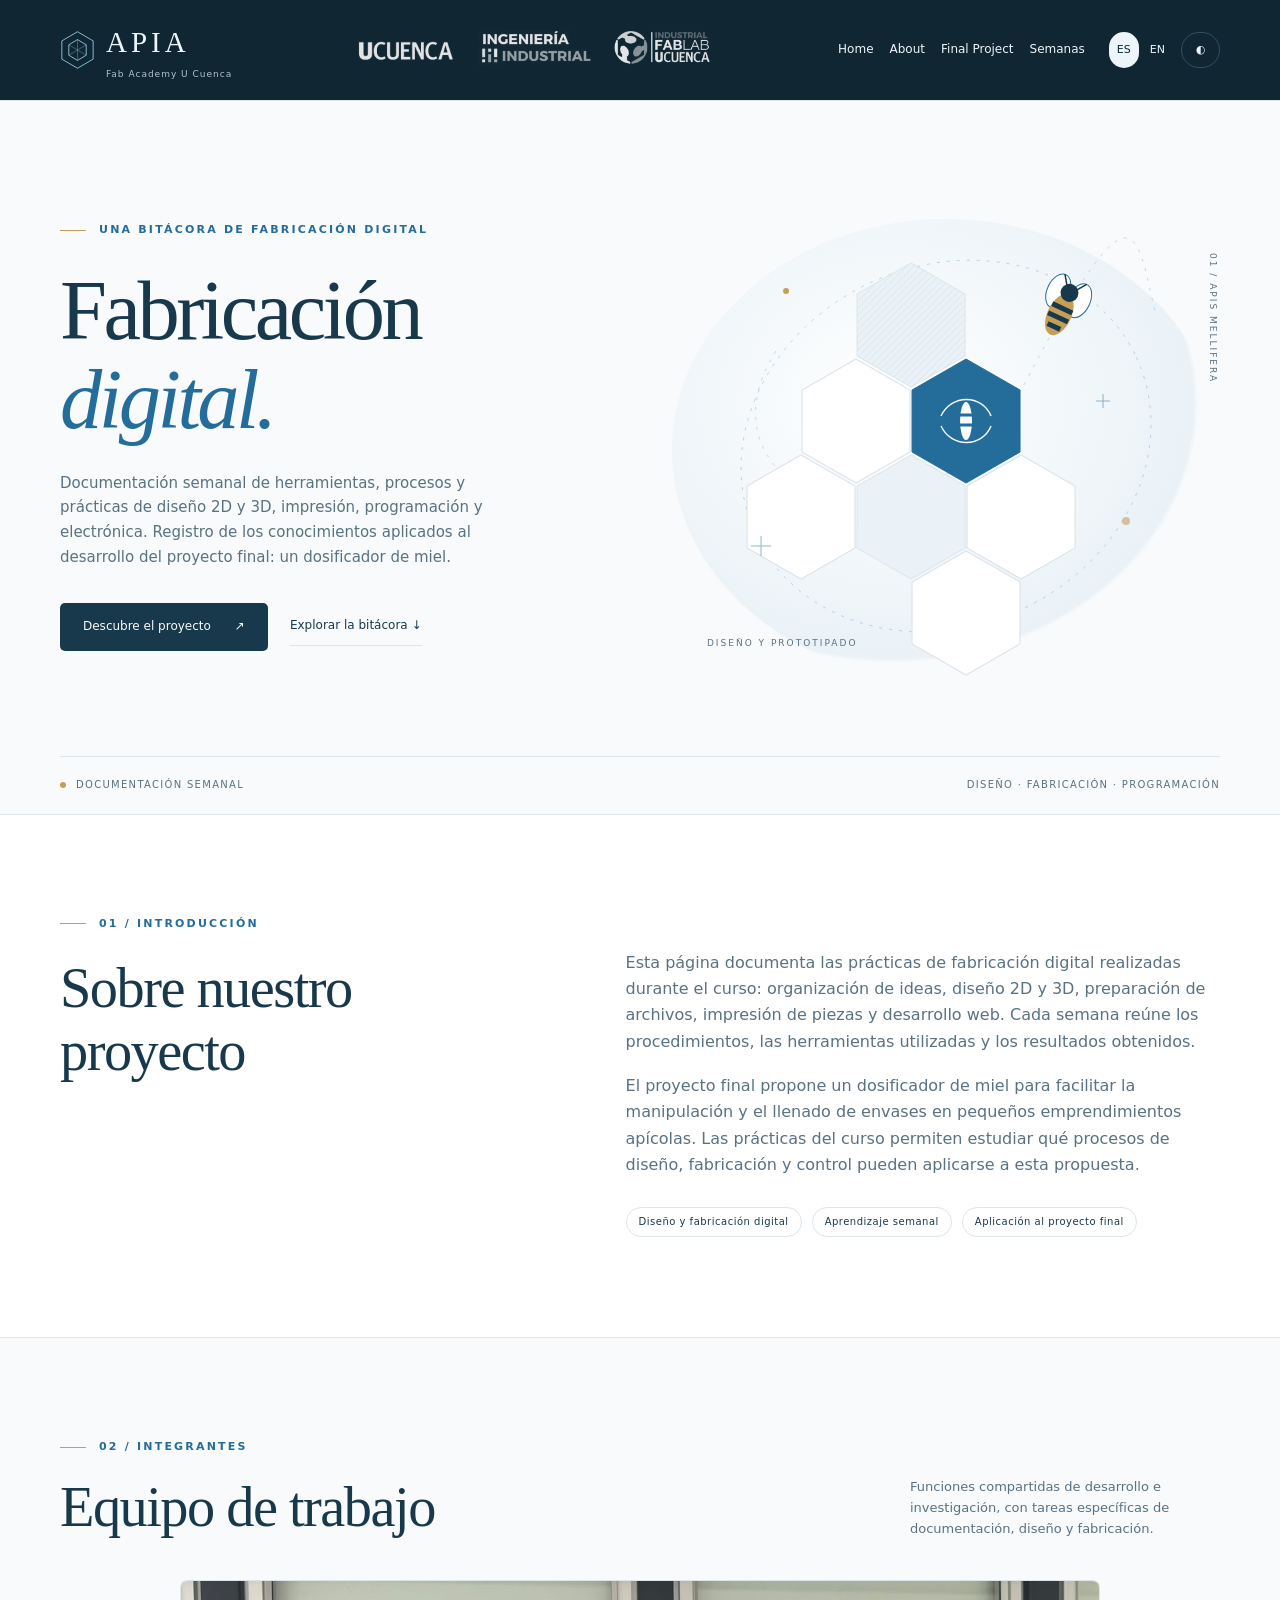
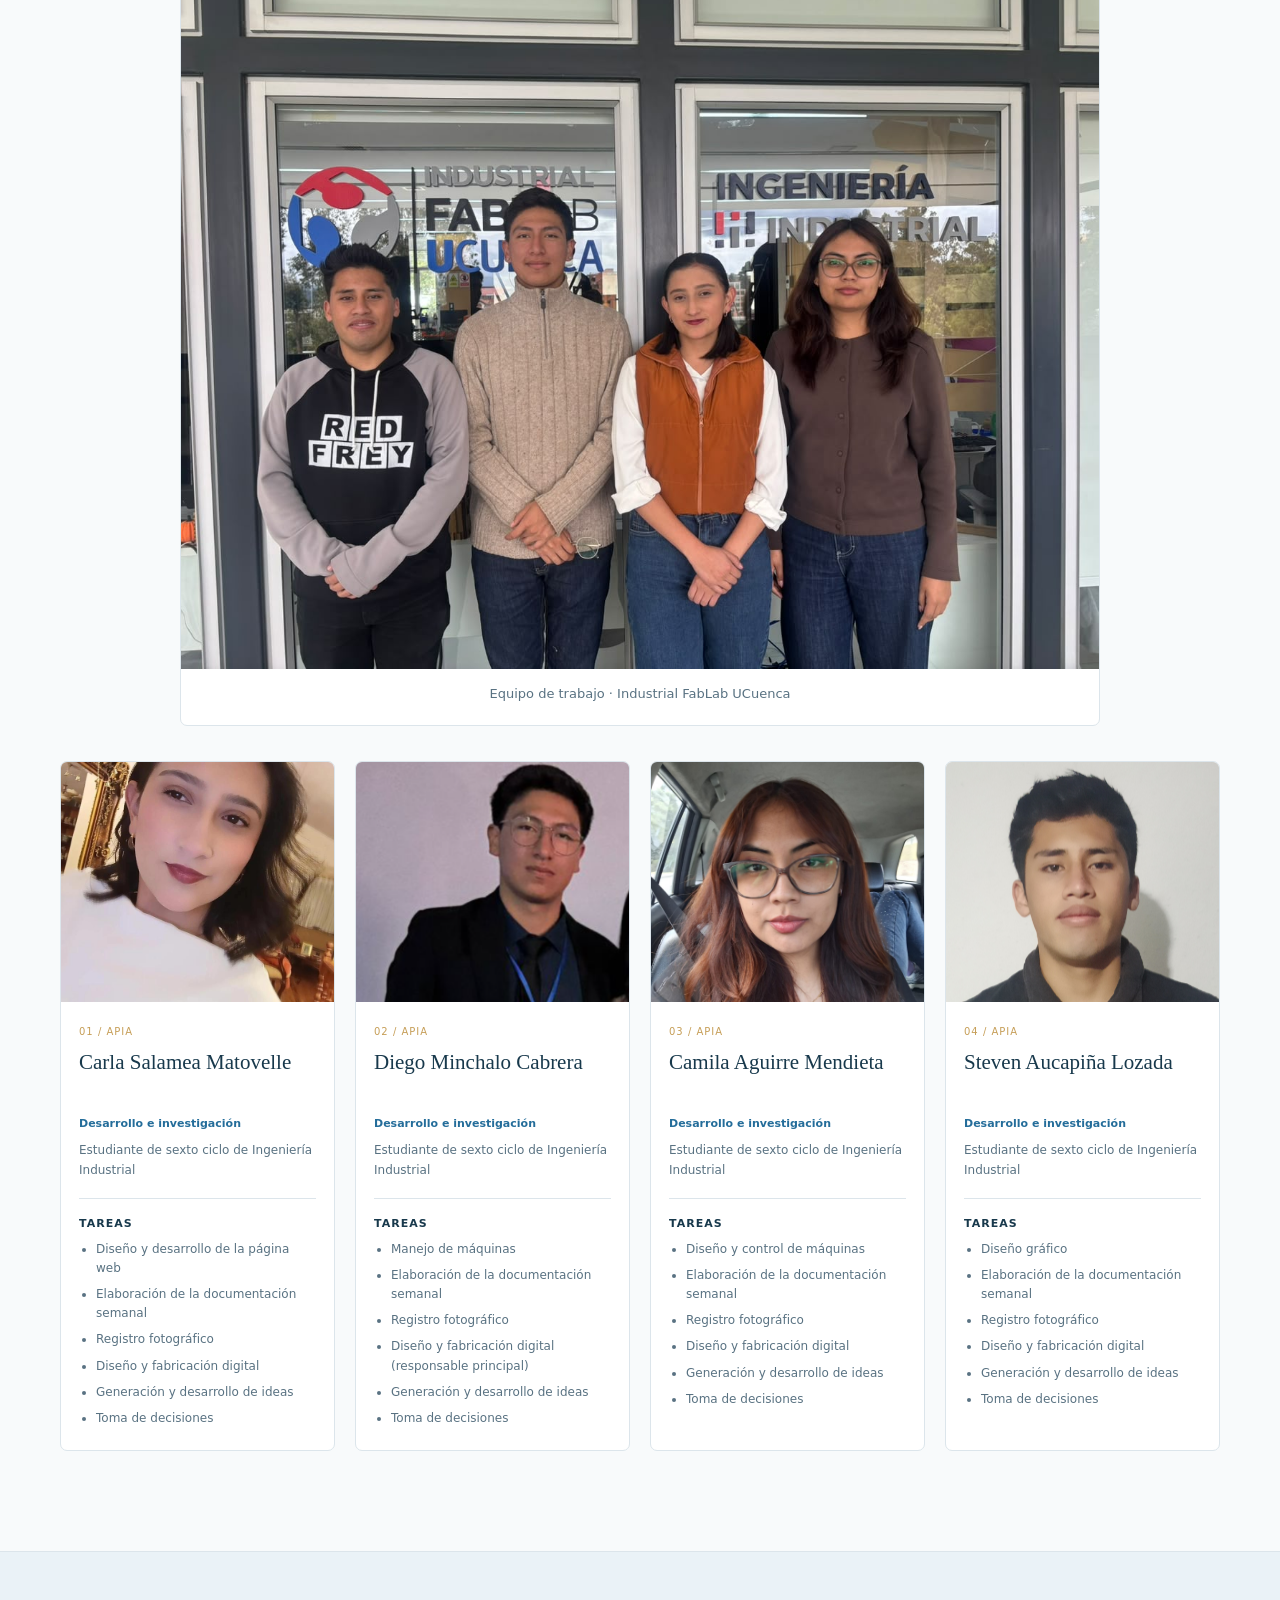
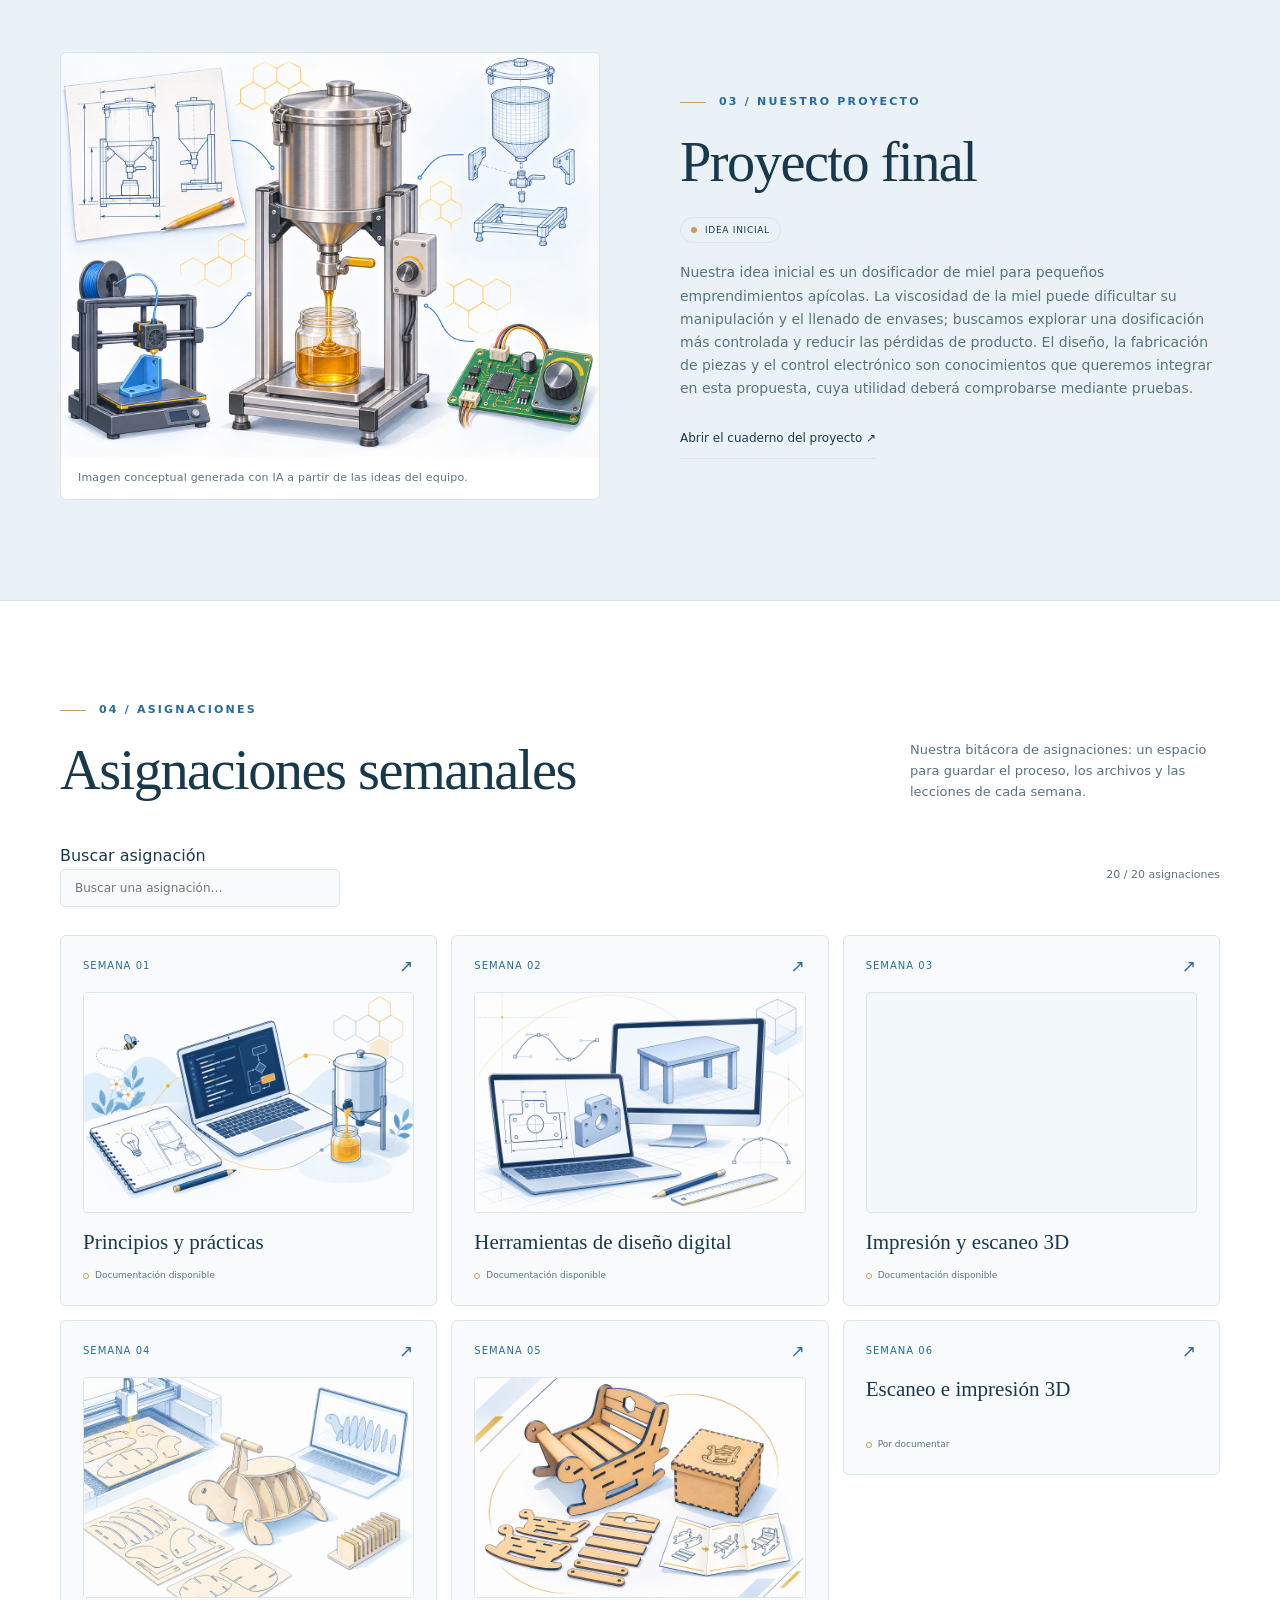
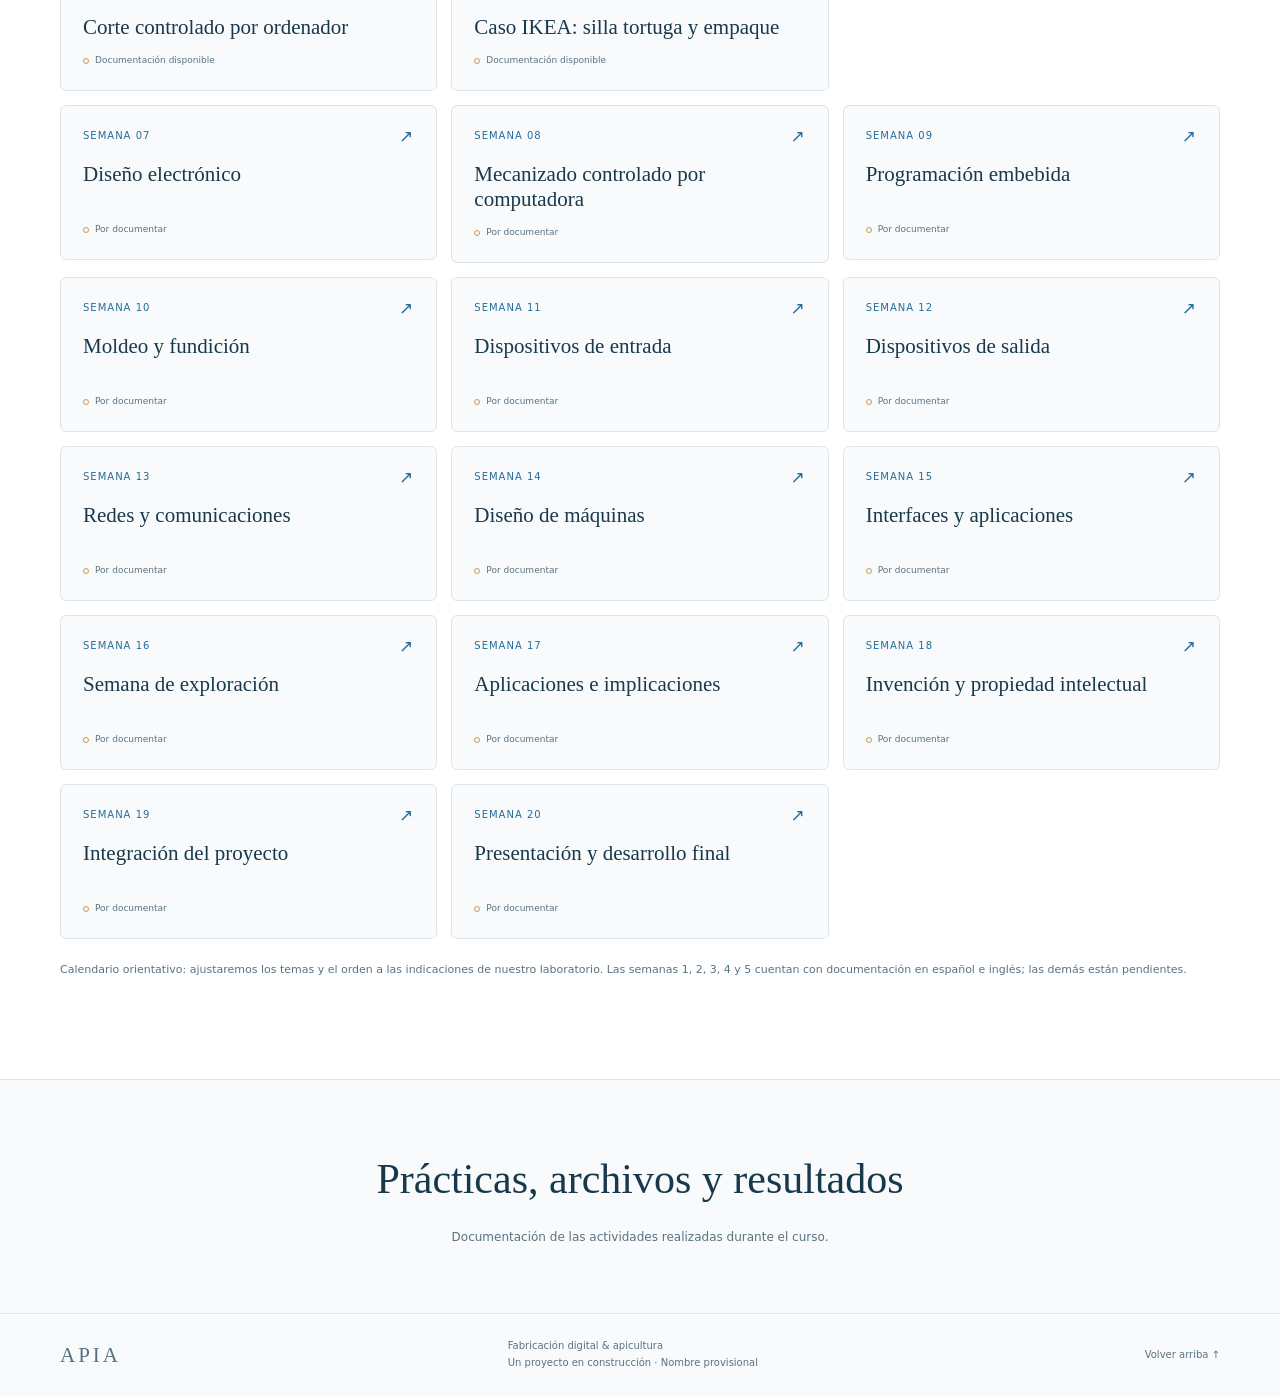
==== commit b63aa207: "Update weekly contributions and add honey dispenser concept illustration" ====
--- a/index.html
+++ b/index.html
@@ -15,14 +15,14 @@
 /* Portadas de asignaciones: añadir imágenes a medida que se documentan las semanas. */
 .week-cover{display:block;width:100%;height:auto;aspect-ratio:3/2;object-fit:cover;border:1px solid var(--line);border-radius:4px;margin-top:17px;background:#f3f8fb}.week-grid{align-items:start}.week{width:100%}
 </style>
-<link rel="stylesheet" href="site-navigation.css?v=2"><style>.person-copy{padding:22px 18px}.person h3{font-size:21px;line-height:1.25;min-height:2.5em}.person-copy .person-role{color:var(--blue);font-size:11px;font-weight:600;margin-top:13px}.person-copy .person-study{font-size:12px;margin-top:8px;padding-bottom:17px;border-bottom:1px solid var(--line)}.person-tasks-title{font:600 11px system-ui,sans-serif;color:var(--ink);text-transform:uppercase;letter-spacing:1px;margin:18px 0 10px}.person-tasks{padding-left:17px;margin:0;color:var(--muted);font-size:12px;line-height:1.6}.person-tasks li+li{margin-top:7px}.portrait:has(img):before{display:none}.team-grid{align-items:stretch}@media(max-width:620px){.person-copy{padding:16px 12px}.person h3{font-size:19px}.person-tasks{font-size:11px}.person-copy .person-study{font-size:11px}.person-copy .person-role{font-size:10px}}@media(max-width:360px){.team-grid{grid-template-columns:1fr}.portrait{height:280px}.person h3{min-height:0}}</style></head>
+<link rel="stylesheet" href="site-navigation.css?v=2"><style>.person-copy{padding:22px 18px}.person h3{font-size:21px;line-height:1.25;min-height:2.5em}.person-copy .person-role{color:var(--blue);font-size:11px;font-weight:600;margin-top:13px}.person-copy .person-study{font-size:12px;margin-top:8px;padding-bottom:17px;border-bottom:1px solid var(--line)}.person-tasks-title{font:600 11px system-ui,sans-serif;color:var(--ink);text-transform:uppercase;letter-spacing:1px;margin:18px 0 10px}.person-tasks{padding-left:17px;margin:0;color:var(--muted);font-size:12px;line-height:1.6}.person-tasks li+li{margin-top:7px}.portrait:has(img):before{display:none}.team-grid{align-items:stretch}@media(max-width:620px){.person-copy{padding:16px 12px}.person h3{font-size:19px}.person-tasks{font-size:11px}.person-copy .person-study{font-size:11px}.person-copy .person-role{font-size:10px}}@media(max-width:360px){.team-grid{grid-template-columns:1fr}.portrait{height:280px}.person h3{min-height:0}}</style><link rel="stylesheet" href="project-concept.css?v=1"></head>
 <body>
 <a class="skip" href="#main" data-t="skip">Saltar al contenido</a>
 <header><div class="wrap nav"><a class="brand" href="#home" aria-label="APIA"><svg viewBox="0 0 40 46" fill="none" aria-hidden="true"><path d="M20 2 38 12.5v21L20 44 2 33.5v-21Z" stroke="currentColor"/><path d="M20 11 30 17v12L20 35 10 29V17Z" stroke="currentColor"/><path d="M20 11v24M10 17l20 12M30 17 10 29" stroke="currentColor" opacity=".4"/></svg><span><strong>APIA</strong><small data-t="brand">Fab Academy U Cuenca</small></span></a><div class="institutions" aria-label="Instituciones"><div class="institution"><img src="images/ucuenca.png" alt="Universidad de Cuenca" width="2677" height="1505" decoding="async"></div><div class="institution"><img src="images/ingenieria-industrial.jpg" alt="Ingeniería Industrial" width="200" height="200" decoding="async"></div><div class="institution"><img src="images/fablab-ucuenca.jpeg" alt="Industrial FabLab UCuenca" width="1472" height="832" decoding="async"></div></div><nav class="navlinks" aria-label="Principal"><a href="#home">Home</a><a href="#about">About</a><a href="#project">Final Project</a><a data-weeks-link href="#assignments">Semanas</a></nav><div class="tools"><div class="langs"><button class="tool active" id="es" lang="es" aria-label="Español" aria-pressed="true">ES</button><button class="tool" id="en" lang="en" aria-label="English" aria-pressed="false">EN</button></div><button class="tool" id="theme" aria-label="Activar tema oscuro" aria-pressed="false">◐</button></div></div></header>
 <main id="main"><div class="hero" id="home"><div class="wrap"><div class="hero-grid"><div class="hero-copy"><div class="eyebrow" data-t="heroLabel">Una bitácora de fabricación digital</div><h1 data-t="heroTitle">Fabricación<br><em>digital.</em></h1><p data-t="heroText">Documentación semanal de herramientas, procesos y prácticas de diseño 2D y 3D, impresión, programación y electrónica. Registro de los conocimientos aplicados al desarrollo del proyecto final: un dosificador de miel.</p><div class="actions"><a class="primary" href="#project"><span data-t="discover">Descubre el proyecto</span><span aria-hidden="true">↗</span></a><a class="textlink" href="#assignments" data-t="explore">Explorar la bitácora ↓</a></div></div><div class="hero-art" role="img" aria-label="Ilustración de un panal azul y una abeja en vuelo" id="heroArt"><div class="orb"></div><svg class="hive-art" viewBox="0 0 500 490" aria-hidden="true"><defs><polygon id="hex" points="0,-62 54,-31 54,31 0,62 -54,31 -54,-31"/><pattern id="lines" width="7" height="7" patternUnits="userSpaceOnUse"><path d="M0 7 7 0" stroke="currentColor" opacity=".1" stroke-width=".7"/></pattern></defs><ellipse class="orbit" cx="250" cy="255" rx="210" ry="180" transform="rotate(-25 250 255)"/><path class="orbit" d="M80 160C-10 300 220 400 330 190S440 40 460 125"/><g transform="translate(160 230)"><use href="#hex" class="hex"/><use href="#hex" x="110" class="hex-blue"/><use href="#hex" x="55" y="96" class="hex-soft"/><use href="#hex" x="165" y="96" class="hex"/><use href="#hex" x="110" y="192" class="hex"/><use href="#hex" x="-55" y="96" class="hex"/><use href="#hex" x="55" y="-96" class="hex-soft"/><use href="#hex" x="55" y="-96" fill="url(#lines)"/><path d="M85-5c10-22 41-22 50 0M85 5c10 22 41 22 50 0" fill="none" stroke="var(--bg)" stroke-width="1.4"/><ellipse cx="110" cy="0" rx="6" ry="19" fill="var(--bg)"/><path d="M102-6h16M103 4h14" stroke="var(--blue)" stroke-width="3"/></g><g class="flying"><g transform="translate(365 120) rotate(25)"><ellipse class="wing" cx="-11" cy="-17" rx="11" ry="18" fill="var(--paper)" stroke="var(--blue)" stroke-width="1"/><ellipse class="wing" cx="12" cy="-17" rx="11" ry="18" fill="var(--paper)" stroke="var(--blue)" stroke-width="1"/><ellipse cy="4" rx="12" ry="22" fill="var(--gold)"/><path d="M-11-3h22M-11 7h22M-7 17H7" stroke="var(--ink)" stroke-width="5"/><circle cy="-20" r="9" fill="var(--ink)"/><path d="m-5-25-7-10m17 10 7-10" stroke="var(--ink)" fill="none" stroke-width="1.5"/></g></g><circle cx="90" cy="100" r="3" fill="var(--gold)"/><circle cx="430" cy="330" r="4" fill="var(--gold)" opacity=".6"/><path d="M55 355h20m-10-10v20M400 210h14m-7-7v14" stroke="var(--blue)" opacity=".5"/></svg><span class="art-label" data-t="artLabel">DISEÑO Y PROTOTIPADO</span><span class="art-note">01 / APIS MELLIFERA</span></div></div><div class="hero-bottom"><span><i class="dot"></i><span data-t="heroBottom">Documentación semanal</span></span><span data-t="heroBottomRight">Diseño · Fabricación · Programación</span></div></div></div>
 <section class="intro" id="about"><div class="wrap intro-grid"><div><div class="eyebrow" data-t="aboutLabel">01 / El origen</div><h2 data-t="aboutTitle">La naturaleza<br>como punto de partida.</h2></div><div class="intro-text"><p data-t="aboutText">Esta página documenta las prácticas de fabricación digital realizadas durante el curso: organización de ideas, diseño 2D y 3D, preparación de archivos, impresión de piezas y desarrollo web. Cada semana reúne los procedimientos, las herramientas utilizadas y los resultados obtenidos.</p><p data-t="aboutText2">El proyecto final propone un dosificador de miel para facilitar la manipulación y el llenado de envases en pequeños emprendimientos apícolas. Las prácticas del curso permiten estudiar qué procesos de diseño, fabricación y control pueden aplicarse a esta propuesta.</p><div class="pillars"><span class="pill" data-t="pillar1">Diseño y fabricación digital</span><span class="pill" data-t="pillar2">Aprendizaje semanal</span><span class="pill" data-t="pillar3">Aplicación al proyecto final</span></div></div></div></section>
 <section id="team"><div class="wrap"><div class="section-top"><div><div class="eyebrow" data-t="teamLabel">02 / Integrantes</div><h2 data-t="teamTitle">Equipo de trabajo</h2></div><p data-t="teamText">Funciones compartidas de desarrollo e investigación, con tareas específicas de documentación, diseño y fabricación.</p></div><figure class="group-photo" id="groupPhoto"></figure><div class="team-grid" id="teamGrid"></div></div></section>
-<section class="project" id="project"><div class="wrap project-grid"><div class="project-visual"><svg viewBox="0 0 440 280" fill="none" aria-hidden="true"><path d="M35 238h370" stroke="currentColor" opacity=".2"/><path d="m120 95 105-55 105 55-105 58Z" fill="var(--soft)" stroke="currentColor"/><path d="m120 95 105 58v102l-105-58Z" fill="var(--bg)" stroke="currentColor"/><path d="m225 153 105-58v102l-105 58Z" fill="var(--soft)" stroke="currentColor"/><path d="m120 126 105 58 105-58M120 159l105 58 105-58" stroke="currentColor" opacity=".35"/><path d="m110 86 115-61 115 61-115 65Z" fill="var(--paper)" stroke="currentColor"/><path d="m110 86 115 65 115-65v10l-115 65-115-65Z" fill="var(--soft)" stroke="currentColor"/><path d="m244 222 64-35" stroke="currentColor" stroke-width="5"/><path d="M65 170v67m0-25c-24-8-26-26-26-26 23-1 26 26 26 26Zm0-16c25-9 26-29 26-29-24 3-26 29-26 29ZM375 178v59m0-23c-20-8-22-24-22-24 19 1 22 24 22 24Zm0-17c19-7 22-24 22-24-20 3-22 24-22 24Z" stroke="currentColor" opacity=".55"/><path d="M44 60h45m-23-22v44M350 42h20m-10-10v20" stroke="currentColor" opacity=".2"/><path d="m195 82 29-15 29 15-29 16Z" stroke="var(--gold)"/><path d="M84 116h22m230 20h28" stroke="var(--gold)" stroke-dasharray="2 4"/></svg><span class="visual-caption" data-t="visualCaption">APICULTURA × FABRICACIÓN DIGITAL · ILUSTRACIÓN CONCEPTUAL</span></div><div class="project-copy"><div class="eyebrow" data-t="projectLabel">03 / Nuestro proyecto</div><h2 data-t="projectTitle">Tecnología al servicio<br>de la colmena.</h2><div class="status"><i class="dot"></i><span data-t="projectStatus">IDEA INICIAL</span></div><p data-t="projectText">Nuestra idea inicial es un dosificador de miel para pequeños emprendimientos apícolas. La viscosidad de la miel puede dificultar su manipulación y el llenado de envases; buscamos explorar una dosificación más controlada y reducir las pérdidas de producto. El diseño, la fabricación de piezas y el control electrónico son conocimientos que queremos integrar en esta propuesta, cuya utilidad deberá comprobarse mediante pruebas.</p><button class="textlink" style="background:transparent" id="projectDetails" data-t="projectMore">Abrir el cuaderno del proyecto ↗</button></div></div></section>
+<section class="project" id="project"><div class="wrap project-grid"><div class="project-visual"><img id="projectConceptImage" src="images/project/dosificador-miel-concepto.png" alt="Dosificador de miel rodeado de ideas de dibujo técnico, modelado, impresión 3D y electrónica." width="1448" height="1086" loading="lazy" decoding="async"><span class="visual-caption" data-t="visualCaption">Imagen conceptual generada con IA a partir de las ideas del equipo.</span></div><div class="project-copy"><div class="eyebrow" data-t="projectLabel">03 / Nuestro proyecto</div><h2 data-t="projectTitle">Proyecto final</h2><div class="status"><i class="dot"></i><span data-t="projectStatus">IDEA INICIAL</span></div><p data-t="projectText">Nuestra idea inicial es un dosificador de miel para pequeños emprendimientos apícolas. La viscosidad de la miel puede dificultar su manipulación y el llenado de envases; buscamos explorar una dosificación más controlada y reducir las pérdidas de producto. El diseño, la fabricación de piezas y el control electrónico son conocimientos que queremos integrar en esta propuesta, cuya utilidad deberá comprobarse mediante pruebas.</p><button class="textlink" style="background:transparent" id="projectDetails" data-t="projectMore">Abrir el cuaderno del proyecto ↗</button></div></div></section>
 <section class="weeks" id="assignments"><div class="wrap"><div class="section-top"><div><div class="eyebrow" data-t="weeksLabel">04 / El proceso, semana a semana</div><h2 data-t="weeksTitle">Una idea se construye.<br>Y se documenta.</h2></div><p data-t="weeksText">Nuestra bitácora de asignaciones: un espacio para guardar el proceso, los archivos y las lecciones de cada semana.</p></div><div class="weeks-head"><label><span class="sr" data-t="searchLabel">Buscar asignación</span><br><input class="search" id="search" type="search" placeholder="Buscar una asignación…"></label><span class="week-count" id="weekCount" aria-live="polite"></span></div><div class="week-grid" id="weekGrid"></div><p class="calendar-note" data-t="calendarNote">Calendario orientativo: ajustaremos los temas y el orden a las indicaciones de nuestro laboratorio. Las semanas 1, 2, 3, 4 y 5 cuentan con documentación en español e inglés; las demás están pendientes.</p></div></section>
 <div class="closing"><div class="wrap"><div class="serif" data-t="closing">Prácticas, archivos y resultados</div><p data-t="closingText">Documentación de las actividades realizadas durante el curso.</p></div></div>
 </main><footer><div class="wrap footer-inner"><a href="#home" class="serif" style="font-size:21px;letter-spacing:3px">APIA</a><span data-t="footer">Fabricación digital & apicultura<br>Un proyecto en construcción · Nombre provisional</span><a href="#home" data-t="top">Volver arriba ↑</a></div></footer>
@@ -175,8 +175,8 @@
 // Ejemplo para añadir contenido real: entries[1] = {es:[{title:'Objetivo',text:'Mi documentación…'}],en:[{title:'Objective',text:'My documentation…'}]};
 const entries = {};
 const copy = {
-es:{skip:'Saltar al contenido',brand:'Fab Academy U Cuenca',navAbout:'El origen',navTeam:'El equipo',navProject:'El proyecto',navWeeks:'Bitácora',heroLabel:'Una bitácora de fabricación digital',heroTitle:'Fabricación<br><em>digital.</em>',heroText:'Documentación semanal de herramientas, procesos y prácticas de diseño 2D y 3D, impresión, programación y electrónica. Registro de los conocimientos aplicados al desarrollo del proyecto final: un dosificador de miel.',discover:'Descubre el proyecto',explore:'Explorar la bitácora ↓',artLabel:'DISEÑO Y PROTOTIPADO',heroBottom:'Documentación semanal',heroBottomRight:'Diseño · Fabricación · Programación',aboutLabel:'01 / Introducción',aboutTitle:'Sobre nuestro proyecto',aboutText:'Esta página documenta las prácticas de fabricación digital realizadas durante el curso: organización de ideas, diseño 2D y 3D, preparación de archivos, impresión de piezas y desarrollo web. Cada semana reúne los procedimientos, las herramientas utilizadas y los resultados obtenidos.',aboutText2:'El proyecto final propone un dosificador de miel para facilitar la manipulación y el llenado de envases en pequeños emprendimientos apícolas. Las prácticas del curso permiten estudiar qué procesos de diseño, fabricación y control pueden aplicarse a esta propuesta.',pillar1:'Diseño y fabricación digital',pillar2:'Aprendizaje semanal',pillar3:'Aplicación al proyecto final',teamLabel:'02 / Integrantes',teamTitle:'Equipo de trabajo',teamText:'Funciones compartidas de desarrollo e investigación, con tareas específicas de documentación, diseño y fabricación.',projectLabel:'03 / Nuestro proyecto',projectTitle:'Proyecto final',projectStatus:'IDEA INICIAL',projectText:'Nuestra idea inicial es un dosificador de miel para pequeños emprendimientos apícolas. La viscosidad de la miel puede dificultar su manipulación y el llenado de envases; buscamos explorar una dosificación más controlada y reducir las pérdidas de producto. El diseño, la fabricación de piezas y el control electrónico son conocimientos que queremos integrar en esta propuesta, cuya utilidad deberá comprobarse mediante pruebas.',projectMore:'Abrir el cuaderno del proyecto ↗',visualCaption:'APICULTURA × FABRICACIÓN DIGITAL · ILUSTRACIÓN CONCEPTUAL',weeksLabel:'04 / Asignaciones',weeksTitle:'Asignaciones semanales',weeksText:'Nuestra bitácora de asignaciones: un espacio para guardar el proceso, los archivos y las lecciones de cada semana.',searchLabel:'Buscar asignación',calendarNote:'Calendario orientativo: ajustaremos los temas y el orden a las indicaciones de nuestro laboratorio. Las semanas 1, 2, 3, 4 y 5 cuentan con documentación en español e inglés; las demás están pendientes.',closing:'Prácticas, archivos y resultados',closingText:'Documentación de las actividades realizadas durante el curso.',footer:'Fabricación digital & apicultura<br>Un proyecto en construcción · Nombre provisional',top:'Volver arriba ↑',pending:'Por documentar',groupCaption:'Equipo de trabajo · Industrial FabLab UCuenca',photo:'Tu fotografía aquí',week:'SEMANA',search:'Buscar una asignación…',count:'asignaciones',noResults:'No hay asignaciones que coincidan con tu búsqueda.',close:'Cerrar',dark:'Activar tema oscuro',light:'Activar tema claro',art:'Ilustración de un panal azul y una abeja en vuelo',docTitle:'APIA · Fabricación digital',projectIntroSections:[{"title": "La necesidad", "text": "La viscosidad de la miel puede dificultar la manipulación y el llenado de envases en pequeños emprendimientos apícolas. La propuesta busca facilitar la dosificación y evaluar las pérdidas de producto durante el envasado."}, {"title": "La idea inicial", "text": "Exploramos un dosificador de miel que combine un mecanismo de dispensación y control de temperatura. El calentamiento debe estudiarse según el producto y el proceso: no se presenta como una solución ya validada ni como una forma de eliminar la cristalización natural de la miel."}, {"title": "Aplicación de lo aprendido", "text": "Los ejercicios semanales aportan herramientas para representar la idea mediante diseño 2D y 3D, fabricar modelos o piezas, documentar resultados y explorar la programación y la electrónica. Estas prácticas nos ayudan a relacionar conocimientos que pueden contribuir al desarrollo del proyecto final."}],projectSections:['El problema y su contexto','Nuestra propuesta','Diseño y fabricación','Pruebas y resultados','Archivos y próximos pasos'],weekSections:['Objetivo de la asignación','Proceso y herramientas','Pruebas y aprendizajes','Archivos y referencias'],placeholder:'Pendiente de completar. Aquí añadiremos nuestra documentación.',notStarted:'Esta entrada aún no tiene documentación. Los siguientes apartados están preparados para añadir el trabajo real del equipo.'},
-en:{skip:'Skip to content',brand:'Fab Academy U Cuenca',navAbout:'Our origin',navTeam:'The team',navProject:'The project',navWeeks:'Journal',heroLabel:'A digital fabrication journal',heroTitle:'Digital<br><em>fabrication.</em>',heroText:'Weekly documentation of tools, processes and exercises in 2D and 3D design, printing, programming and electronics. A record of the knowledge applied to the final project: a honey dispenser.',discover:'Discover the project',explore:'Explore the journal ↓',artLabel:'DESIGN AND PROTOTYPING',heroBottom:'Weekly documentation',heroBottomRight:'Design · Fabrication · Programming',aboutLabel:'01 / Introduction',aboutTitle:'About our project',aboutText:'This website documents the digital fabrication exercises carried out during the course: organizing ideas, 2D and 3D design, file preparation, part printing and web development. Each week records the procedures, tools used and results obtained.',aboutText2:'The final project proposes a honey dispenser to support handling and container filling in small beekeeping businesses. The course exercises help assess which design, fabrication and control processes can be applied to this proposal.',pillar1:'Digital design and fabrication',pillar2:'Weekly learning',pillar3:'Application to the final project',teamLabel:'02 / Team members',teamTitle:'Our team',teamText:'Shared development and research responsibilities, with specific tasks in documentation, design and fabrication.',projectLabel:'03 / Our project',projectTitle:'Final project',projectStatus:'INITIAL IDEA',projectText:'Our initial idea is a honey dispenser for small beekeeping businesses. Honey viscosity can make handling and container filling difficult; we aim to explore more controlled dispensing and reduce product losses. Design, part fabrication and electronic control are areas of knowledge we want to bring together in this proposal, whose usefulness will need to be assessed through testing.',projectMore:'Open the project notebook ↗',visualCaption:'BEEKEEPING × DIGITAL FABRICATION · CONCEPTUAL ILLUSTRATION',weeksLabel:'04 / Assignments',weeksTitle:'Weekly assignments',weeksText:'Our assignment journal: a place to keep the process, files and lessons from every week.',searchLabel:'Find an assignment',calendarNote:'Provisional schedule: topics and order will be adjusted to our lab’s guidance. Weeks 1, 2, 3, 4 and 5 are documented in Spanish and English; the remaining entries are awaiting documentation.',closing:'Exercises, files and results',closingText:'Documentation of the activities carried out during the course.',footer:'Digital fabrication & beekeeping<br>A project in progress · Working name',top:'Back to top ↑',pending:'To be documented',groupCaption:'Project team · Industrial FabLab UCuenca',photo:'Your photograph here',week:'WEEK',search:'Find an assignment…',count:'assignments',noResults:'No assignments match your search.',close:'Close',dark:'Switch to dark theme',light:'Switch to light theme',art:'Illustration of a blue honeycomb and a flying bee',docTitle:'APIA · Digital fabrication',projectIntroSections:[{"title": "The need", "text": "Honey viscosity can make handling and container filling difficult for small beekeeping businesses. The proposal aims to support dispensing and assess product losses during packaging."}, {"title": "The initial idea", "text": "We are exploring a honey dispenser that combines a dispensing mechanism and temperature control. Heating must be studied in relation to the product and process: it is not presented as an already validated solution or as a way to eliminate natural honey crystallization."}, {"title": "Applying what we learn", "text": "The weekly exercises provide tools to represent the idea through 2D and 3D design, make models or parts, document results and explore programming and electronics. These practices help us connect knowledge that may contribute to developing the final project."}],projectSections:['The problem and its context','Our proposal','Design and fabrication','Testing and results','Files and next steps'],weekSections:['Assignment objective','Process and tools','Testing and lessons learned','Files and references'],placeholder:'To be completed. We will add our documentation here.',notStarted:'This entry has no documentation yet. The sections below are ready for the team’s actual work.'}};
+es:{skip:'Saltar al contenido',brand:'Fab Academy U Cuenca',navAbout:'El origen',navTeam:'El equipo',navProject:'El proyecto',navWeeks:'Bitácora',heroLabel:'Una bitácora de fabricación digital',heroTitle:'Fabricación<br><em>digital.</em>',heroText:'Documentación semanal de herramientas, procesos y prácticas de diseño 2D y 3D, impresión, programación y electrónica. Registro de los conocimientos aplicados al desarrollo del proyecto final: un dosificador de miel.',discover:'Descubre el proyecto',explore:'Explorar la bitácora ↓',artLabel:'DISEÑO Y PROTOTIPADO',heroBottom:'Documentación semanal',heroBottomRight:'Diseño · Fabricación · Programación',aboutLabel:'01 / Introducción',aboutTitle:'Sobre nuestro proyecto',aboutText:'Esta página documenta las prácticas de fabricación digital realizadas durante el curso: organización de ideas, diseño 2D y 3D, preparación de archivos, impresión de piezas y desarrollo web. Cada semana reúne los procedimientos, las herramientas utilizadas y los resultados obtenidos.',aboutText2:'El proyecto final propone un dosificador de miel para facilitar la manipulación y el llenado de envases en pequeños emprendimientos apícolas. Las prácticas del curso permiten estudiar qué procesos de diseño, fabricación y control pueden aplicarse a esta propuesta.',pillar1:'Diseño y fabricación digital',pillar2:'Aprendizaje semanal',pillar3:'Aplicación al proyecto final',teamLabel:'02 / Integrantes',teamTitle:'Equipo de trabajo',teamText:'Funciones compartidas de desarrollo e investigación, con tareas específicas de documentación, diseño y fabricación.',projectLabel:'03 / Nuestro proyecto',projectTitle:'Proyecto final',projectStatus:'IDEA INICIAL',projectText:'Nuestra idea inicial es un dosificador de miel para pequeños emprendimientos apícolas. La viscosidad de la miel puede dificultar su manipulación y el llenado de envases; buscamos explorar una dosificación más controlada y reducir las pérdidas de producto. El diseño, la fabricación de piezas y el control electrónico son conocimientos que queremos integrar en esta propuesta, cuya utilidad deberá comprobarse mediante pruebas.',projectMore:'Abrir el cuaderno del proyecto ↗',visualCaption:'Imagen conceptual generada con IA a partir de las ideas del equipo.',weeksLabel:'04 / Asignaciones',weeksTitle:'Asignaciones semanales',weeksText:'Nuestra bitácora de asignaciones: un espacio para guardar el proceso, los archivos y las lecciones de cada semana.',searchLabel:'Buscar asignación',calendarNote:'Calendario orientativo: ajustaremos los temas y el orden a las indicaciones de nuestro laboratorio. Las semanas 1, 2, 3, 4 y 5 cuentan con documentación en español e inglés; las demás están pendientes.',closing:'Prácticas, archivos y resultados',closingText:'Documentación de las actividades realizadas durante el curso.',footer:'Fabricación digital & apicultura<br>Un proyecto en construcción · Nombre provisional',top:'Volver arriba ↑',pending:'Por documentar',groupCaption:'Equipo de trabajo · Industrial FabLab UCuenca',photo:'Tu fotografía aquí',week:'SEMANA',search:'Buscar una asignación…',count:'asignaciones',noResults:'No hay asignaciones que coincidan con tu búsqueda.',close:'Cerrar',dark:'Activar tema oscuro',light:'Activar tema claro',art:'Ilustración de un panal azul y una abeja en vuelo',docTitle:'APIA · Fabricación digital',projectIntroSections:[{"title": "La necesidad", "text": "La viscosidad de la miel puede dificultar la manipulación y el llenado de envases en pequeños emprendimientos apícolas. La propuesta busca facilitar la dosificación y evaluar las pérdidas de producto durante el envasado."}, {"title": "La idea inicial", "text": "Exploramos un dosificador de miel que combine un mecanismo de dispensación y control de temperatura. El calentamiento debe estudiarse según el producto y el proceso: no se presenta como una solución ya validada ni como una forma de eliminar la cristalización natural de la miel."}, {"title": "Aplicación de lo aprendido", "text": "Los ejercicios semanales aportan herramientas para representar la idea mediante diseño 2D y 3D, fabricar modelos o piezas, documentar resultados y explorar la programación y la electrónica. Estas prácticas nos ayudan a relacionar conocimientos que pueden contribuir al desarrollo del proyecto final."}],projectSections:['El problema y su contexto','Nuestra propuesta','Diseño y fabricación','Pruebas y resultados','Archivos y próximos pasos'],weekSections:['Objetivo de la asignación','Proceso y herramientas','Pruebas y aprendizajes','Archivos y referencias'],placeholder:'Pendiente de completar. Aquí añadiremos nuestra documentación.',notStarted:'Esta entrada aún no tiene documentación. Los siguientes apartados están preparados para añadir el trabajo real del equipo.'},
+en:{skip:'Skip to content',brand:'Fab Academy U Cuenca',navAbout:'Our origin',navTeam:'The team',navProject:'The project',navWeeks:'Journal',heroLabel:'A digital fabrication journal',heroTitle:'Digital<br><em>fabrication.</em>',heroText:'Weekly documentation of tools, processes and exercises in 2D and 3D design, printing, programming and electronics. A record of the knowledge applied to the final project: a honey dispenser.',discover:'Discover the project',explore:'Explore the journal ↓',artLabel:'DESIGN AND PROTOTYPING',heroBottom:'Weekly documentation',heroBottomRight:'Design · Fabrication · Programming',aboutLabel:'01 / Introduction',aboutTitle:'About our project',aboutText:'This website documents the digital fabrication exercises carried out during the course: organizing ideas, 2D and 3D design, file preparation, part printing and web development. Each week records the procedures, tools used and results obtained.',aboutText2:'The final project proposes a honey dispenser to support handling and container filling in small beekeeping businesses. The course exercises help assess which design, fabrication and control processes can be applied to this proposal.',pillar1:'Digital design and fabrication',pillar2:'Weekly learning',pillar3:'Application to the final project',teamLabel:'02 / Team members',teamTitle:'Our team',teamText:'Shared development and research responsibilities, with specific tasks in documentation, design and fabrication.',projectLabel:'03 / Our project',projectTitle:'Final project',projectStatus:'INITIAL IDEA',projectText:'Our initial idea is a honey dispenser for small beekeeping businesses. Honey viscosity can make handling and container filling difficult; we aim to explore more controlled dispensing and reduce product losses. Design, part fabrication and electronic control are areas of knowledge we want to bring together in this proposal, whose usefulness will need to be assessed through testing.',projectMore:'Open the project notebook ↗',visualCaption:'Concept image generated with AI from the team’s ideas.',weeksLabel:'04 / Assignments',weeksTitle:'Weekly assignments',weeksText:'Our assignment journal: a place to keep the process, files and lessons from every week.',searchLabel:'Find an assignment',calendarNote:'Provisional schedule: topics and order will be adjusted to our lab’s guidance. Weeks 1, 2, 3, 4 and 5 are documented in Spanish and English; the remaining entries are awaiting documentation.',closing:'Exercises, files and results',closingText:'Documentation of the activities carried out during the course.',footer:'Digital fabrication & beekeeping<br>A project in progress · Working name',top:'Back to top ↑',pending:'To be documented',groupCaption:'Project team · Industrial FabLab UCuenca',photo:'Your photograph here',week:'WEEK',search:'Find an assignment…',count:'assignments',noResults:'No assignments match your search.',close:'Close',dark:'Switch to dark theme',light:'Switch to light theme',art:'Illustration of a blue honeycomb and a flying bee',docTitle:'APIA · Digital fabrication',projectIntroSections:[{"title": "The need", "text": "Honey viscosity can make handling and container filling difficult for small beekeeping businesses. The proposal aims to support dispensing and assess product losses during packaging."}, {"title": "The initial idea", "text": "We are exploring a honey dispenser that combines a dispensing mechanism and temperature control. Heating must be studied in relation to the product and process: it is not presented as an already validated solution or as a way to eliminate natural honey crystallization."}, {"title": "Applying what we learn", "text": "The weekly exercises provide tools to represent the idea through 2D and 3D design, make models or parts, document results and explore programming and electronics. These practices help us connect knowledge that may contribute to developing the final project."}],projectSections:['The problem and its context','Our proposal','Design and fabrication','Testing and results','Files and next steps'],weekSections:['Assignment objective','Process and tools','Testing and lessons learned','Files and references'],placeholder:'To be completed. We will add our documentation here.',notStarted:'This entry has no documentation yet. The sections below are ready for the team’s actual work.'}};
 const $=s=>document.querySelector(s);let lang='es',theme=matchMedia('(prefers-color-scheme: dark)').matches?'dark':'light',opened=null;
 try{lang=localStorage.getItem('apia-language')==='en'?'en':'es';const saved=localStorage.getItem('apia-theme');if(['light','dark'].includes(saved))theme=saved}catch{}
 const esc=s=>String(s).replace(/[&<>"']/g,c=>({'&':'&amp;','<':'&lt;','>':'&gt;','"':'&quot;',"'":'&#39;'}[c]));
@@ -185,7 +185,7 @@
 function renderTeam(){const t=copy[lang];$('#groupPhoto').classList.toggle('has-photo',Boolean(groupPhoto));$('#groupPhoto').innerHTML=(groupPhoto?`<img src="${esc(groupPhoto)}" alt="${lang==='es'?'Fotografía grupal del equipo frente al Industrial FabLab UCuenca.':'Group photograph of the project team outside Industrial FabLab UCuenca.'}" width="1280" height="960" loading="lazy" decoding="async">`:`<svg viewBox="0 0 100 75" fill="none" aria-hidden="true"><circle cx="50" cy="20" r="11" stroke="currentColor"/><circle cx="20" cy="27" r="9" stroke="currentColor"/><circle cx="80" cy="27" r="9" stroke="currentColor"/><path d="M30 69V54a20 20 0 0 1 40 0v15M3 69V55a17 17 0 0 1 24-15m70 29V55a17 17 0 0 0-24-15" stroke="currentColor"/></svg>`)+`<figcaption>${t.groupCaption}</figcaption>`;$('#teamGrid').innerHTML=members.map((m,i)=>`<article class="person"><div class="portrait">${m.photo?`<img src="${esc(m.photo)}" alt="${esc(m.name[lang])}" style="object-position:${esc(m.photoPosition)}" loading="lazy" decoding="async">`:`<svg viewBox="0 0 100 120" fill="none" aria-hidden="true"><circle cx="50" cy="35" r="20" stroke="currentColor"/><path d="M12 110V95a38 38 0 0 1 76 0v15" stroke="currentColor"/></svg><span class="photo-label">${t.photo}</span>`}</div><div class="person-copy"><span class="person-num">0${i+1} / APIA</span><h3>${esc(m.name[lang])}</h3><p class="person-role">${esc(m.role[lang])}</p><p class="person-study">${esc(m.study[lang])}</p><h4 class="person-tasks-title">${lang==='es'?'Tareas':'Tasks'}</h4><ul class="person-tasks">${m.tasks[lang].map(task=>`<li>${esc(task)}</li>`).join('')}</ul></div></article>`).join('')}
 function renderWeeks(){const t=copy[lang],q=norm($('#search').value);let count=0;$('#weekGrid').innerHTML=weeks.map((w,i)=>{if(!norm(`${i+1} ${w[lang==='es'?0:1]}`).includes(q))return '';count++;return `<button class="week" data-week="${i+1}" ${i<5?'':'aria-haspopup="dialog"'}><span class="week-top"><span>${t.week} ${String(i+1).padStart(2,'0')}</span><span class="arrow" aria-hidden="true">↗</span></span>${i===4?`<img class="week-cover" src="images/week-05/cover.png" alt="${lang==='es'?'Ilustración conceptual: silla balancín de tortuga, caja y manual de montaje':'Concept illustration: turtle rocking chair, box and assembly leaflet'}" width="1536" height="1024" loading="lazy">`:''}${i===3?`<img class="week-cover" src="images/week-04/cover.png?v=turtle-slicer" alt="${lang==='es'?'Ilustración conceptual de diseño de tortuga, despiece y corte láser':'Concept illustration of turtle design, part layout and laser cutting'}" width="1536" height="1024" loading="lazy">`:''}${i===2?`<img class="week-cover" src="images/week-03/cover.png?v=print-scan" alt="${lang==='es'?'Ilustración conceptual: impresión y escaneo 3D':'Conceptual illustration: 3D printing and scanning'}" width="1536" height="1024" loading="lazy" decoding="async">`:''}${i===1?`<img class="week-cover" src="images/week-02/cover.png?v=cad-design" alt="${lang==='es'?'Ilustración conceptual de la semana 2: dibujo CAD 2D y modelado 3D':'Week 2 conceptual illustration: 2D CAD drawing and 3D modelling'}" width="1536" height="1024" loading="lazy">`:''}${i===0?`<img class="week-cover" src="images/week-01/cover.png" alt="${lang==='es'?'Ilustración conceptual: herramientas de desarrollo web, diseño del producto y dosificador de miel':'Conceptual illustration: web development tools, product design and honey dispenser'}" width="1536" height="1024" loading="lazy" decoding="async">`:''}<h3>${esc(w[lang==='es'?0:1])}</h3><span class="week-status">${i<5?(lang==='es'?'Documentación disponible':'Documentation available'):t.pending}</span></button>`}).join('');if(!count)$('#weekGrid').innerHTML=`<p class="empty">${t.noResults}</p>`;$('#weekCount').textContent=`${count} / ${weeks.length} ${t.count}`}
 function renderTheme(){document.documentElement.dataset.theme=theme;$('#theme').setAttribute('aria-label',copy[lang][theme==='dark'?'light':'dark']);$('#theme').setAttribute('aria-pressed',String(theme==='dark'))}
-function render(){document.documentElement.lang=lang;document.title=copy[lang].docTitle;document.querySelectorAll('[data-t]').forEach(el=>el.innerHTML=copy[lang][el.dataset.t]);['es','en'].forEach(l=>{$('#'+l).classList.toggle('active',lang===l);$('#'+l).setAttribute('aria-pressed',String(lang===l))});$('nav').setAttribute('aria-label',lang==='es'?'Principal':'Main');$('#heroArt').setAttribute('aria-label',copy[lang].art);$('#search').placeholder=copy[lang].search;$('#closeDialog').setAttribute('aria-label',copy[lang].close);renderTeam();renderWeeks();renderTheme();if($('#entry').open)fillEntry()}
+function render(){document.documentElement.lang=lang;document.title=copy[lang].docTitle;document.querySelectorAll('[data-t]').forEach(el=>el.innerHTML=copy[lang][el.dataset.t]);['es','en'].forEach(l=>{$('#'+l).classList.toggle('active',lang===l);$('#'+l).setAttribute('aria-pressed',String(lang===l))});$('nav').setAttribute('aria-label',lang==='es'?'Principal':'Main');$('#heroArt').setAttribute('aria-label',copy[lang].art);$('#projectConceptImage').alt=lang==='es'?'Dosificador de miel rodeado de ideas de dibujo técnico, modelado, impresión 3D y electrónica.':'Honey dispenser surrounded by technical drawing, modelling, 3D printing and electronics ideas.';$('#search').placeholder=copy[lang].search;$('#closeDialog').setAttribute('aria-label',copy[lang].close);renderTeam();renderWeeks();renderTheme();if($('#entry').open)fillEntry()}
 function fillEntry(){const t=copy[lang],project=opened==='project',n=Number(opened);const title=project?t.navProject:weeks[n-1][lang==='es'?0:1];const sections=project?t.projectSections:t.weekSections;const content=project?t.projectIntroSections:(entries[n]?.[lang]||sections.map(title=>({title,text:t.placeholder})));$('#entryContent').innerHTML=`<div class="dialog-label">${project?'APIA / '+t.navProject:t.week+' '+String(n).padStart(2,'0')}</div><h2 id="entryTitle">${esc(title)}</h2>${(project||entries[n]?.[lang])?'':`<p>${t.notStarted}</p>`}${content.map(s=>`<h3>${esc(s.title)}</h3><p>${esc(s.text)}</p>`).join('')}`;$('#entry').setAttribute('aria-labelledby','entryTitle')}
 function openEntry(id){if([1,2,3,4,5].includes(Number(id))){window.location.href='weeks/week-0'+Number(id)+'.html';return}opened=id;fillEntry();$('#entry').showModal()}
 $('#es').onclick=()=>{lang='es';save('apia-language',lang);render()};$('#en').onclick=()=>{lang='en';save('apia-language',lang);render()};$('#theme').onclick=()=>{theme=theme==='light'?'dark':'light';save('apia-theme',theme);renderTheme()};$('#search').oninput=renderWeeks;$('#weekGrid').onclick=e=>{const b=e.target.closest('[data-week]');if(b)openEntry(b.dataset.week)};$('#projectDetails').onclick=()=>{window.location.href='project.html'};$('#closeDialog').onclick=()=>$('#entry').close();$('#entry').addEventListener('click',e=>{if(e.target===$('#entry')){const r=$('#entry').getBoundingClientRect();if(e.clientX<r.left||e.clientX>r.right||e.clientY<r.top||e.clientY>r.bottom)$('#entry').close()}});render();
--- a/project-concept.css
+++ b/project-concept.css
@@ -0,0 +1 @@
+.project-visual{height:auto;display:flex;flex-direction:column;gap:0;background:#fff}.project-visual>img{display:block;width:100%;height:auto;object-fit:contain}.project-visual .visual-caption{position:static;display:block;align-self:stretch;writing-mode:horizontal-tb;padding:13px 17px;background:var(--paper);color:var(--muted);font-size:11px;line-height:1.5;letter-spacing:.2px}.week-document .project-concept{max-width:760px;display:block;margin:25px auto 38px}.week-document .project-concept figure{margin:0}.week-document .project-concept .gallery-open img{display:block;width:100%;height:auto;max-height:none;object-fit:contain}@media(max-width:620px){.project-visual{height:auto}.project-visual .visual-caption{font-size:10px;padding:11px 13px}}
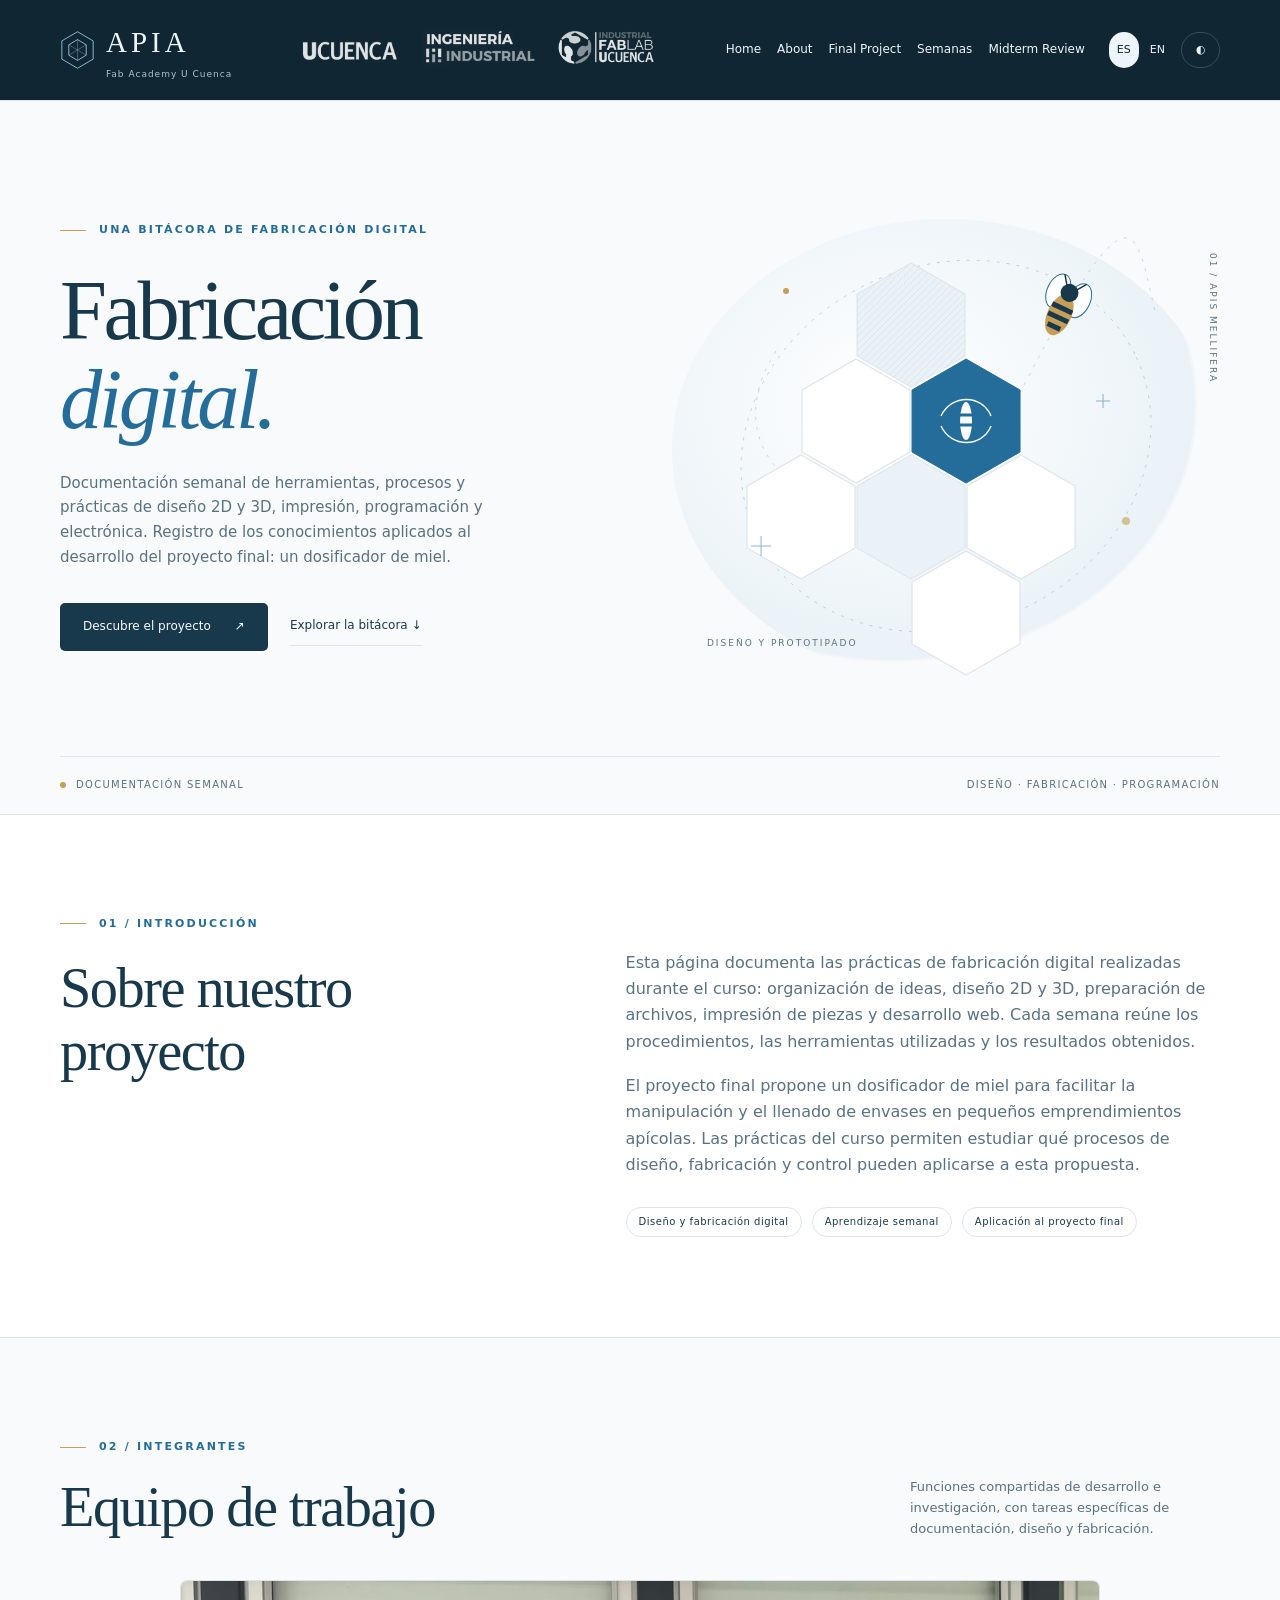
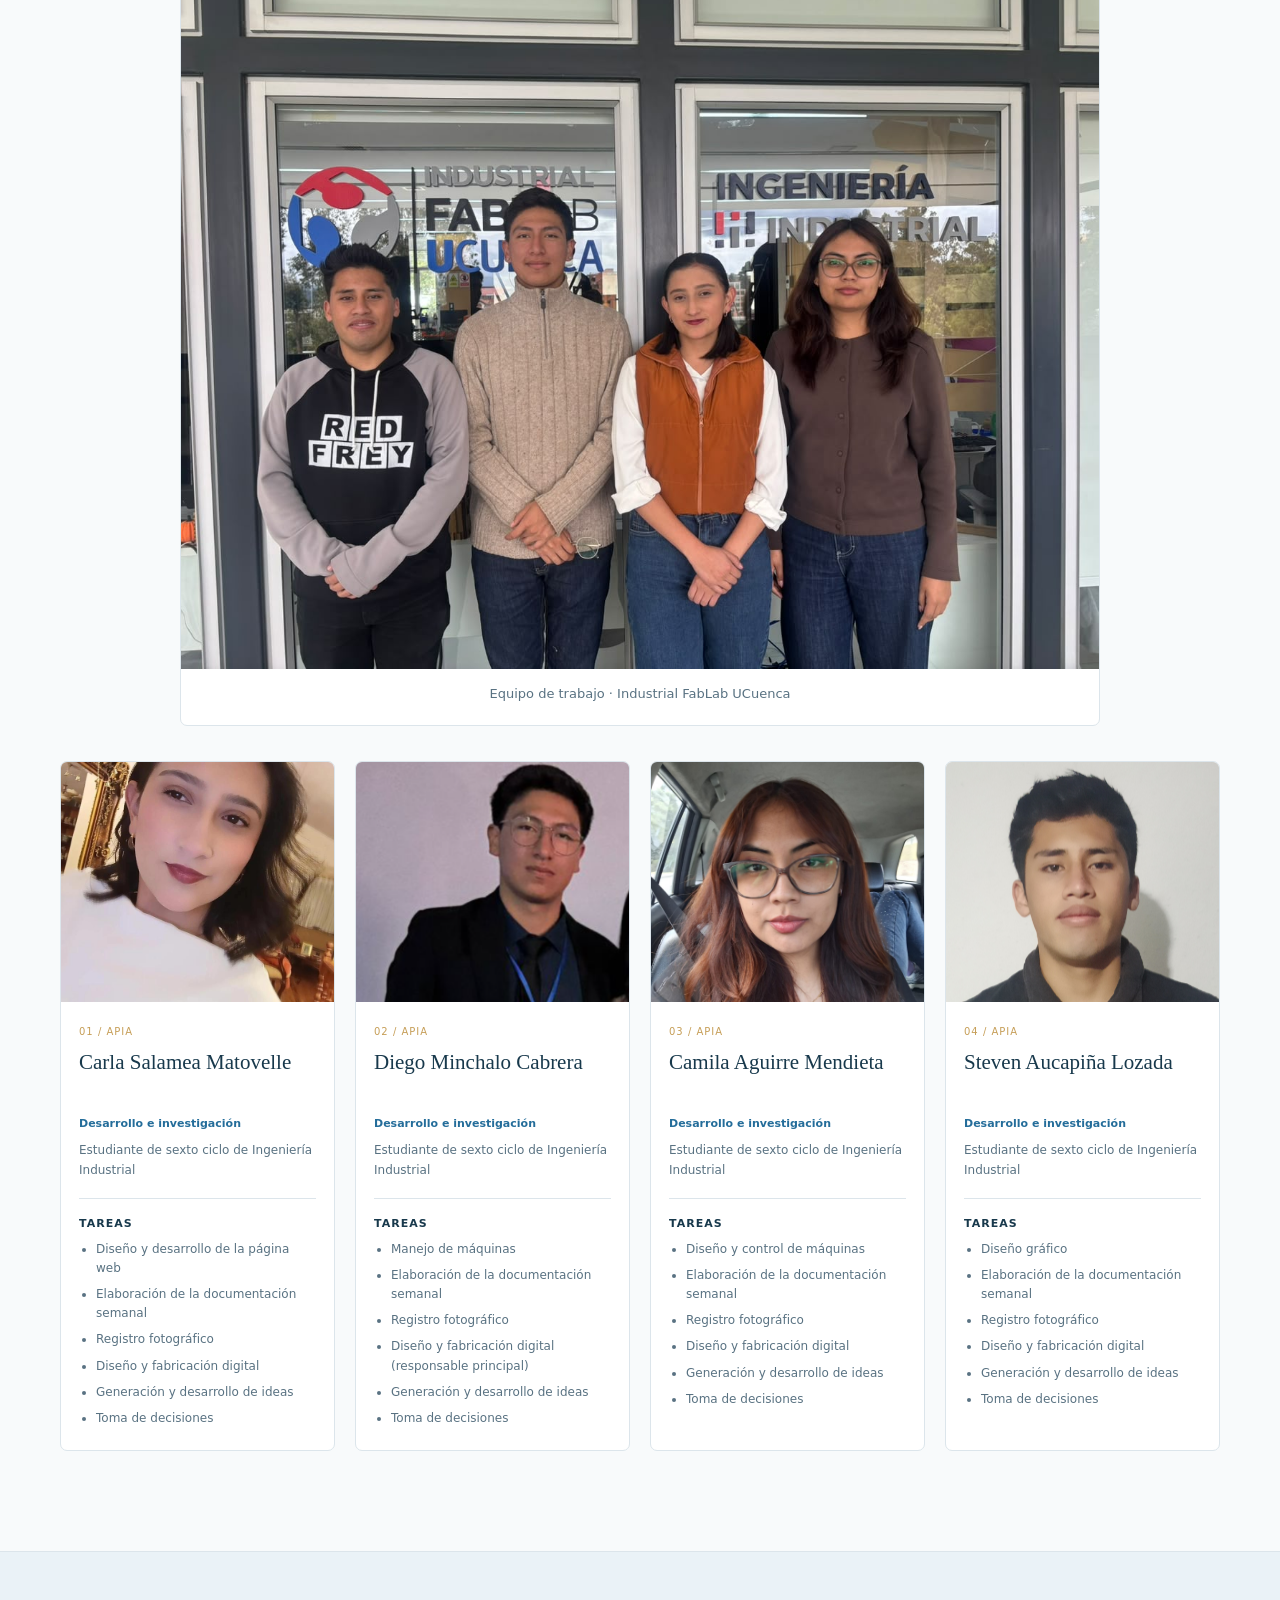
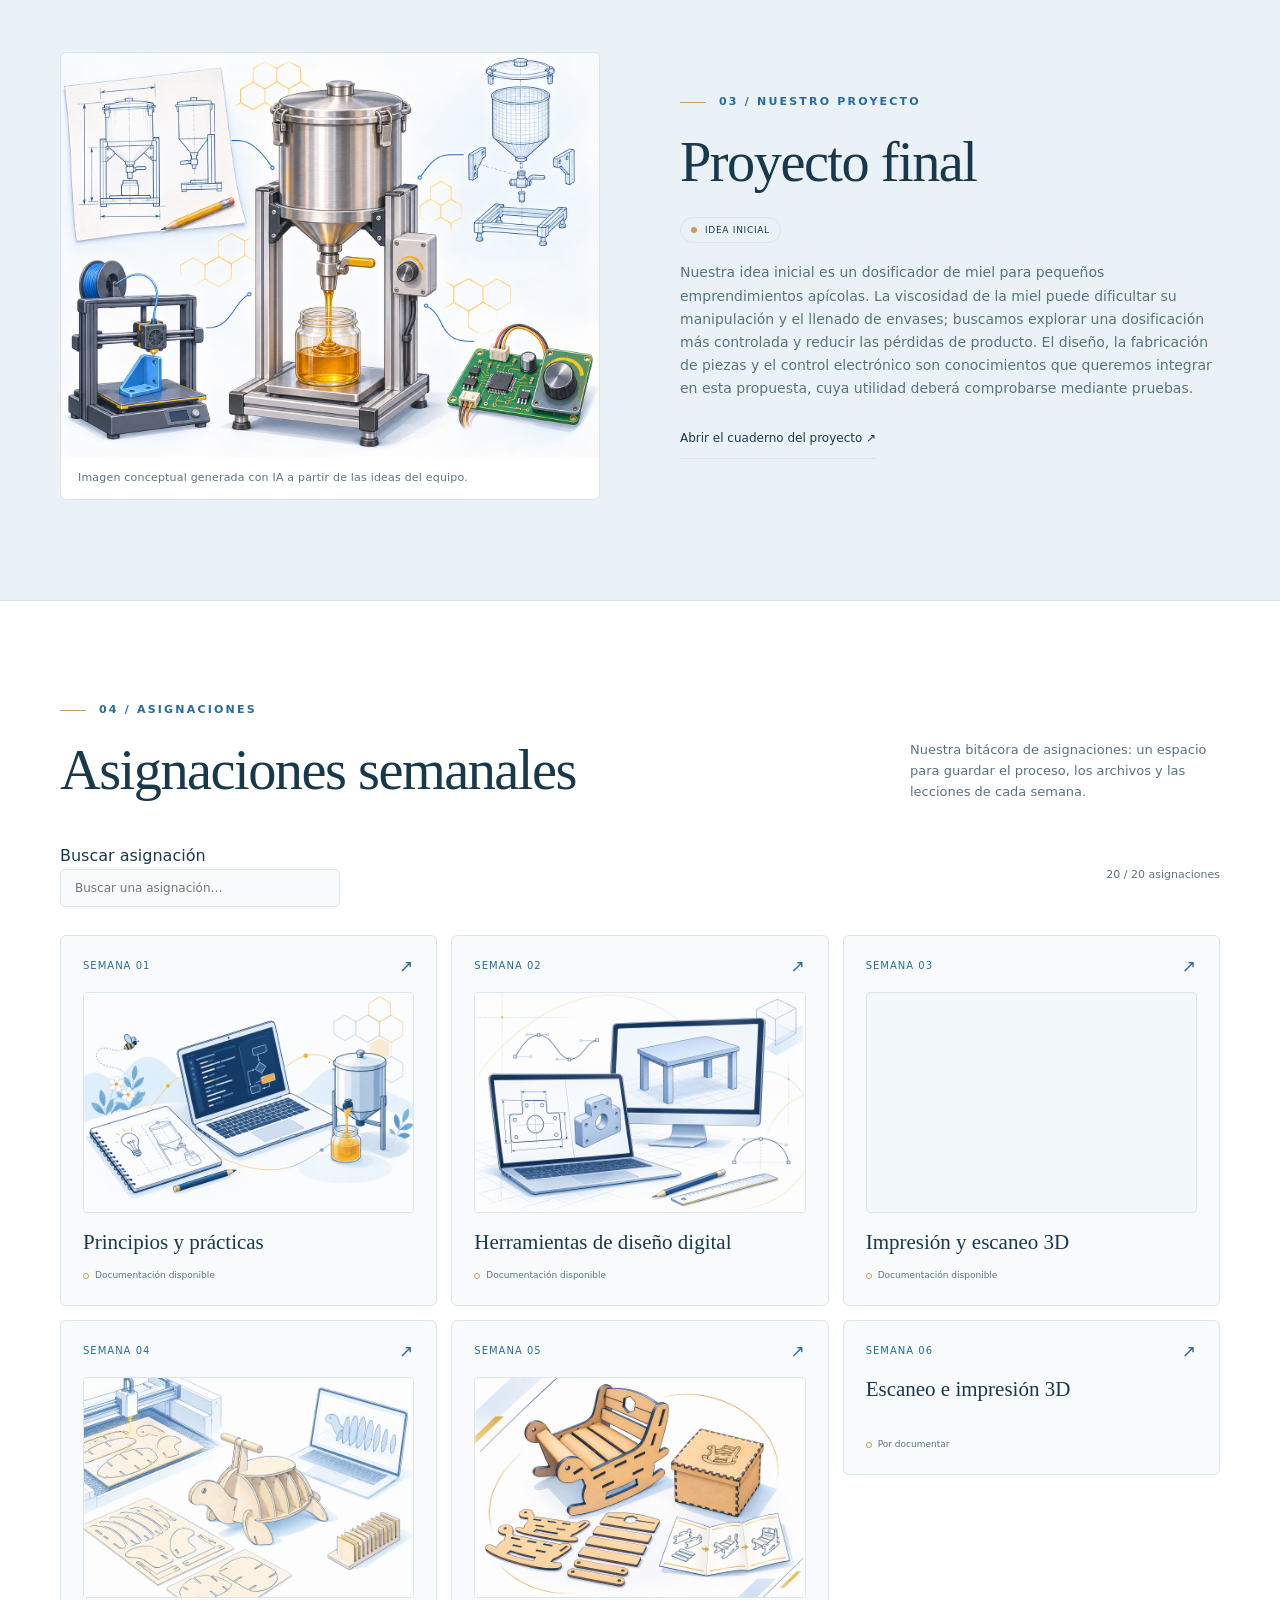
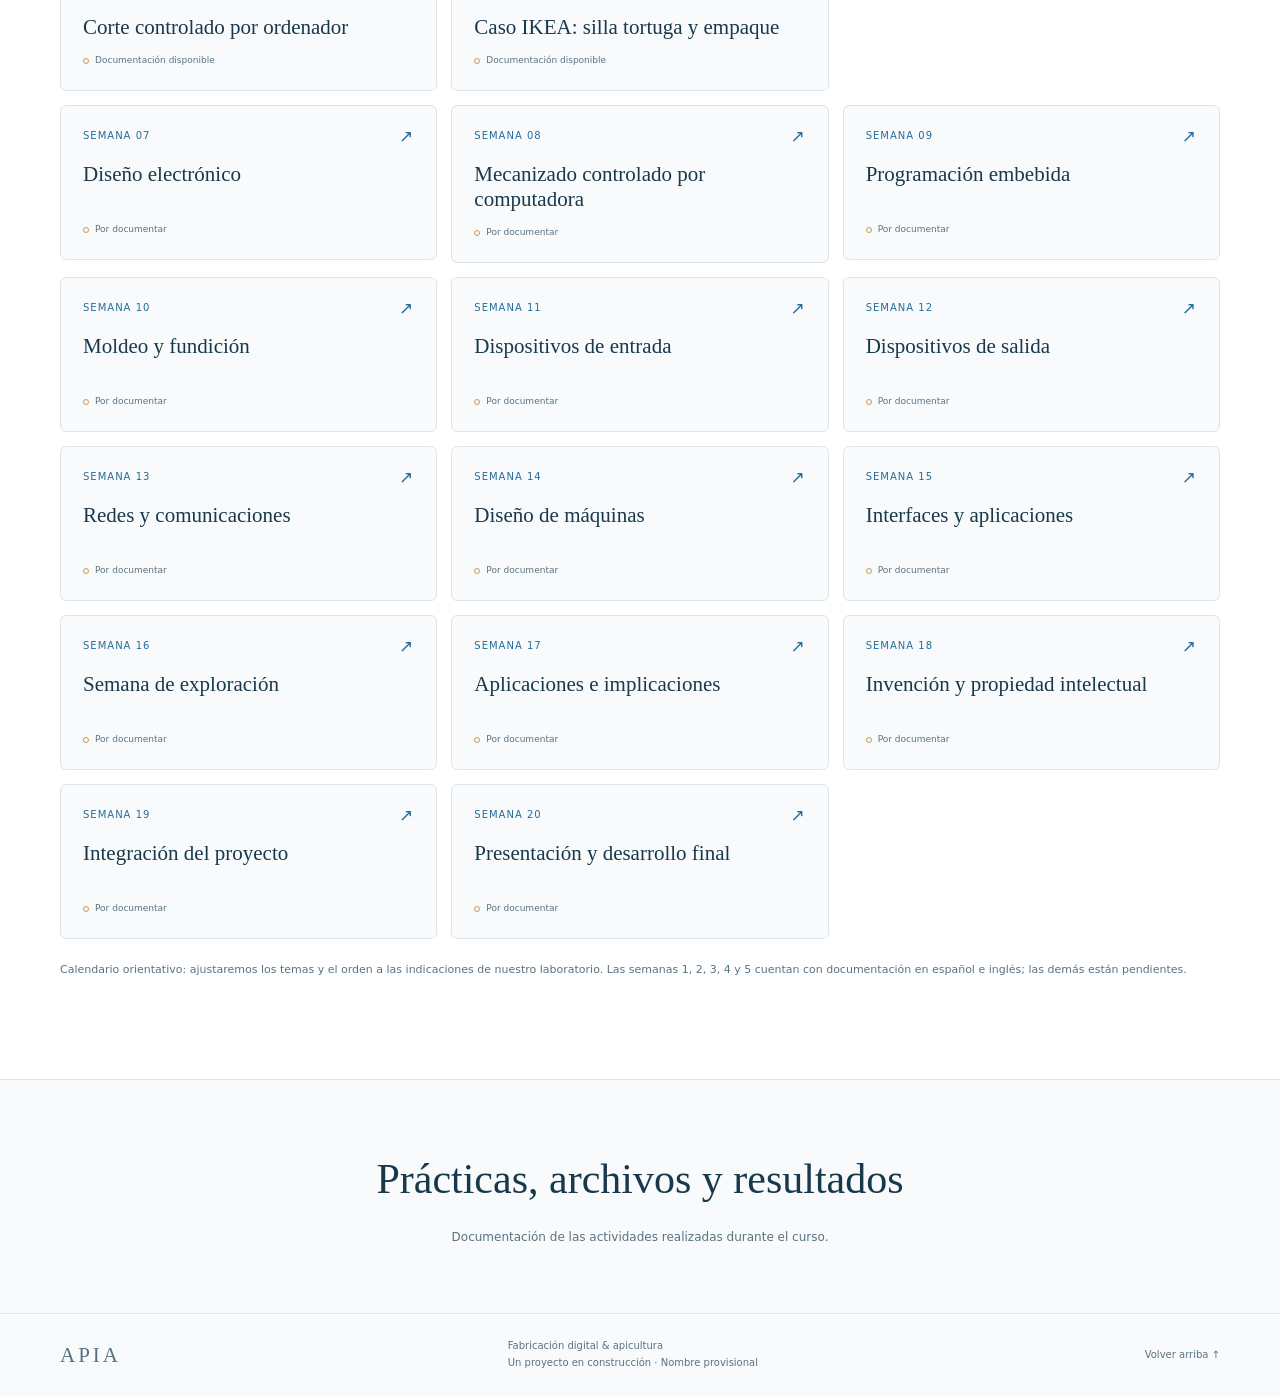
==== commit 35e1e339: "Add bilingual midterm review to the site" ====
--- a/index.html
+++ b/index.html
@@ -15,10 +15,10 @@
 /* Portadas de asignaciones: añadir imágenes a medida que se documentan las semanas. */
 .week-cover{display:block;width:100%;height:auto;aspect-ratio:3/2;object-fit:cover;border:1px solid var(--line);border-radius:4px;margin-top:17px;background:#f3f8fb}.week-grid{align-items:start}.week{width:100%}
 </style>
-<link rel="stylesheet" href="site-navigation.css?v=2"><style>.person-copy{padding:22px 18px}.person h3{font-size:21px;line-height:1.25;min-height:2.5em}.person-copy .person-role{color:var(--blue);font-size:11px;font-weight:600;margin-top:13px}.person-copy .person-study{font-size:12px;margin-top:8px;padding-bottom:17px;border-bottom:1px solid var(--line)}.person-tasks-title{font:600 11px system-ui,sans-serif;color:var(--ink);text-transform:uppercase;letter-spacing:1px;margin:18px 0 10px}.person-tasks{padding-left:17px;margin:0;color:var(--muted);font-size:12px;line-height:1.6}.person-tasks li+li{margin-top:7px}.portrait:has(img):before{display:none}.team-grid{align-items:stretch}@media(max-width:620px){.person-copy{padding:16px 12px}.person h3{font-size:19px}.person-tasks{font-size:11px}.person-copy .person-study{font-size:11px}.person-copy .person-role{font-size:10px}}@media(max-width:360px){.team-grid{grid-template-columns:1fr}.portrait{height:280px}.person h3{min-height:0}}</style><link rel="stylesheet" href="project-concept.css?v=1"></head>
+<link rel="stylesheet" href="site-navigation.css?v=3"><style>.person-copy{padding:22px 18px}.person h3{font-size:21px;line-height:1.25;min-height:2.5em}.person-copy .person-role{color:var(--blue);font-size:11px;font-weight:600;margin-top:13px}.person-copy .person-study{font-size:12px;margin-top:8px;padding-bottom:17px;border-bottom:1px solid var(--line)}.person-tasks-title{font:600 11px system-ui,sans-serif;color:var(--ink);text-transform:uppercase;letter-spacing:1px;margin:18px 0 10px}.person-tasks{padding-left:17px;margin:0;color:var(--muted);font-size:12px;line-height:1.6}.person-tasks li+li{margin-top:7px}.portrait:has(img):before{display:none}.team-grid{align-items:stretch}@media(max-width:620px){.person-copy{padding:16px 12px}.person h3{font-size:19px}.person-tasks{font-size:11px}.person-copy .person-study{font-size:11px}.person-copy .person-role{font-size:10px}}@media(max-width:360px){.team-grid{grid-template-columns:1fr}.portrait{height:280px}.person h3{min-height:0}}</style><link rel="stylesheet" href="project-concept.css?v=1"></head>
 <body>
 <a class="skip" href="#main" data-t="skip">Saltar al contenido</a>
-<header><div class="wrap nav"><a class="brand" href="#home" aria-label="APIA"><svg viewBox="0 0 40 46" fill="none" aria-hidden="true"><path d="M20 2 38 12.5v21L20 44 2 33.5v-21Z" stroke="currentColor"/><path d="M20 11 30 17v12L20 35 10 29V17Z" stroke="currentColor"/><path d="M20 11v24M10 17l20 12M30 17 10 29" stroke="currentColor" opacity=".4"/></svg><span><strong>APIA</strong><small data-t="brand">Fab Academy U Cuenca</small></span></a><div class="institutions" aria-label="Instituciones"><div class="institution"><img src="images/ucuenca.png" alt="Universidad de Cuenca" width="2677" height="1505" decoding="async"></div><div class="institution"><img src="images/ingenieria-industrial.jpg" alt="Ingeniería Industrial" width="200" height="200" decoding="async"></div><div class="institution"><img src="images/fablab-ucuenca.jpeg" alt="Industrial FabLab UCuenca" width="1472" height="832" decoding="async"></div></div><nav class="navlinks" aria-label="Principal"><a href="#home">Home</a><a href="#about">About</a><a href="#project">Final Project</a><a data-weeks-link href="#assignments">Semanas</a></nav><div class="tools"><div class="langs"><button class="tool active" id="es" lang="es" aria-label="Español" aria-pressed="true">ES</button><button class="tool" id="en" lang="en" aria-label="English" aria-pressed="false">EN</button></div><button class="tool" id="theme" aria-label="Activar tema oscuro" aria-pressed="false">◐</button></div></div></header>
+<header><div class="wrap nav"><a class="brand" href="#home" aria-label="APIA"><svg viewBox="0 0 40 46" fill="none" aria-hidden="true"><path d="M20 2 38 12.5v21L20 44 2 33.5v-21Z" stroke="currentColor"/><path d="M20 11 30 17v12L20 35 10 29V17Z" stroke="currentColor"/><path d="M20 11v24M10 17l20 12M30 17 10 29" stroke="currentColor" opacity=".4"/></svg><span><strong>APIA</strong><small data-t="brand">Fab Academy U Cuenca</small></span></a><div class="institutions" aria-label="Instituciones"><div class="institution"><img src="images/ucuenca.png" alt="Universidad de Cuenca" width="2677" height="1505" decoding="async"></div><div class="institution"><img src="images/ingenieria-industrial.jpg" alt="Ingeniería Industrial" width="200" height="200" decoding="async"></div><div class="institution"><img src="images/fablab-ucuenca.jpeg" alt="Industrial FabLab UCuenca" width="1472" height="832" decoding="async"></div></div><nav class="navlinks" aria-label="Principal"><a href="#home">Home</a><a href="#about">About</a><a href="#project">Final Project</a><a data-weeks-link href="#assignments">Semanas</a><a href="midterm-review.html" lang="en">Midterm Review</a></nav><div class="tools"><div class="langs"><button class="tool active" id="es" lang="es" aria-label="Español" aria-pressed="true">ES</button><button class="tool" id="en" lang="en" aria-label="English" aria-pressed="false">EN</button></div><button class="tool" id="theme" aria-label="Activar tema oscuro" aria-pressed="false">◐</button></div></div></header>
 <main id="main"><div class="hero" id="home"><div class="wrap"><div class="hero-grid"><div class="hero-copy"><div class="eyebrow" data-t="heroLabel">Una bitácora de fabricación digital</div><h1 data-t="heroTitle">Fabricación<br><em>digital.</em></h1><p data-t="heroText">Documentación semanal de herramientas, procesos y prácticas de diseño 2D y 3D, impresión, programación y electrónica. Registro de los conocimientos aplicados al desarrollo del proyecto final: un dosificador de miel.</p><div class="actions"><a class="primary" href="#project"><span data-t="discover">Descubre el proyecto</span><span aria-hidden="true">↗</span></a><a class="textlink" href="#assignments" data-t="explore">Explorar la bitácora ↓</a></div></div><div class="hero-art" role="img" aria-label="Ilustración de un panal azul y una abeja en vuelo" id="heroArt"><div class="orb"></div><svg class="hive-art" viewBox="0 0 500 490" aria-hidden="true"><defs><polygon id="hex" points="0,-62 54,-31 54,31 0,62 -54,31 -54,-31"/><pattern id="lines" width="7" height="7" patternUnits="userSpaceOnUse"><path d="M0 7 7 0" stroke="currentColor" opacity=".1" stroke-width=".7"/></pattern></defs><ellipse class="orbit" cx="250" cy="255" rx="210" ry="180" transform="rotate(-25 250 255)"/><path class="orbit" d="M80 160C-10 300 220 400 330 190S440 40 460 125"/><g transform="translate(160 230)"><use href="#hex" class="hex"/><use href="#hex" x="110" class="hex-blue"/><use href="#hex" x="55" y="96" class="hex-soft"/><use href="#hex" x="165" y="96" class="hex"/><use href="#hex" x="110" y="192" class="hex"/><use href="#hex" x="-55" y="96" class="hex"/><use href="#hex" x="55" y="-96" class="hex-soft"/><use href="#hex" x="55" y="-96" fill="url(#lines)"/><path d="M85-5c10-22 41-22 50 0M85 5c10 22 41 22 50 0" fill="none" stroke="var(--bg)" stroke-width="1.4"/><ellipse cx="110" cy="0" rx="6" ry="19" fill="var(--bg)"/><path d="M102-6h16M103 4h14" stroke="var(--blue)" stroke-width="3"/></g><g class="flying"><g transform="translate(365 120) rotate(25)"><ellipse class="wing" cx="-11" cy="-17" rx="11" ry="18" fill="var(--paper)" stroke="var(--blue)" stroke-width="1"/><ellipse class="wing" cx="12" cy="-17" rx="11" ry="18" fill="var(--paper)" stroke="var(--blue)" stroke-width="1"/><ellipse cy="4" rx="12" ry="22" fill="var(--gold)"/><path d="M-11-3h22M-11 7h22M-7 17H7" stroke="var(--ink)" stroke-width="5"/><circle cy="-20" r="9" fill="var(--ink)"/><path d="m-5-25-7-10m17 10 7-10" stroke="var(--ink)" fill="none" stroke-width="1.5"/></g></g><circle cx="90" cy="100" r="3" fill="var(--gold)"/><circle cx="430" cy="330" r="4" fill="var(--gold)" opacity=".6"/><path d="M55 355h20m-10-10v20M400 210h14m-7-7v14" stroke="var(--blue)" opacity=".5"/></svg><span class="art-label" data-t="artLabel">DISEÑO Y PROTOTIPADO</span><span class="art-note">01 / APIS MELLIFERA</span></div></div><div class="hero-bottom"><span><i class="dot"></i><span data-t="heroBottom">Documentación semanal</span></span><span data-t="heroBottomRight">Diseño · Fabricación · Programación</span></div></div></div>
 <section class="intro" id="about"><div class="wrap intro-grid"><div><div class="eyebrow" data-t="aboutLabel">01 / El origen</div><h2 data-t="aboutTitle">La naturaleza<br>como punto de partida.</h2></div><div class="intro-text"><p data-t="aboutText">Esta página documenta las prácticas de fabricación digital realizadas durante el curso: organización de ideas, diseño 2D y 3D, preparación de archivos, impresión de piezas y desarrollo web. Cada semana reúne los procedimientos, las herramientas utilizadas y los resultados obtenidos.</p><p data-t="aboutText2">El proyecto final propone un dosificador de miel para facilitar la manipulación y el llenado de envases en pequeños emprendimientos apícolas. Las prácticas del curso permiten estudiar qué procesos de diseño, fabricación y control pueden aplicarse a esta propuesta.</p><div class="pillars"><span class="pill" data-t="pillar1">Diseño y fabricación digital</span><span class="pill" data-t="pillar2">Aprendizaje semanal</span><span class="pill" data-t="pillar3">Aplicación al proyecto final</span></div></div></div></section>
 <section id="team"><div class="wrap"><div class="section-top"><div><div class="eyebrow" data-t="teamLabel">02 / Integrantes</div><h2 data-t="teamTitle">Equipo de trabajo</h2></div><p data-t="teamText">Funciones compartidas de desarrollo e investigación, con tareas específicas de documentación, diseño y fabricación.</p></div><figure class="group-photo" id="groupPhoto"></figure><div class="team-grid" id="teamGrid"></div></div></section>
--- a/site-navigation.css
+++ b/site-navigation.css
@@ -15,3 +15,5 @@
 .week-document .evidence>div,.week-document .evidence>aside{align-self:center;min-width:0}
 .week-document .evidence>.gallery{padding-top:0}
 .week-document .evidence>.printer-photo{position:static;top:auto}
+
+@media(max-width:620px){.navlinks{flex-wrap:wrap;row-gap:8px}}
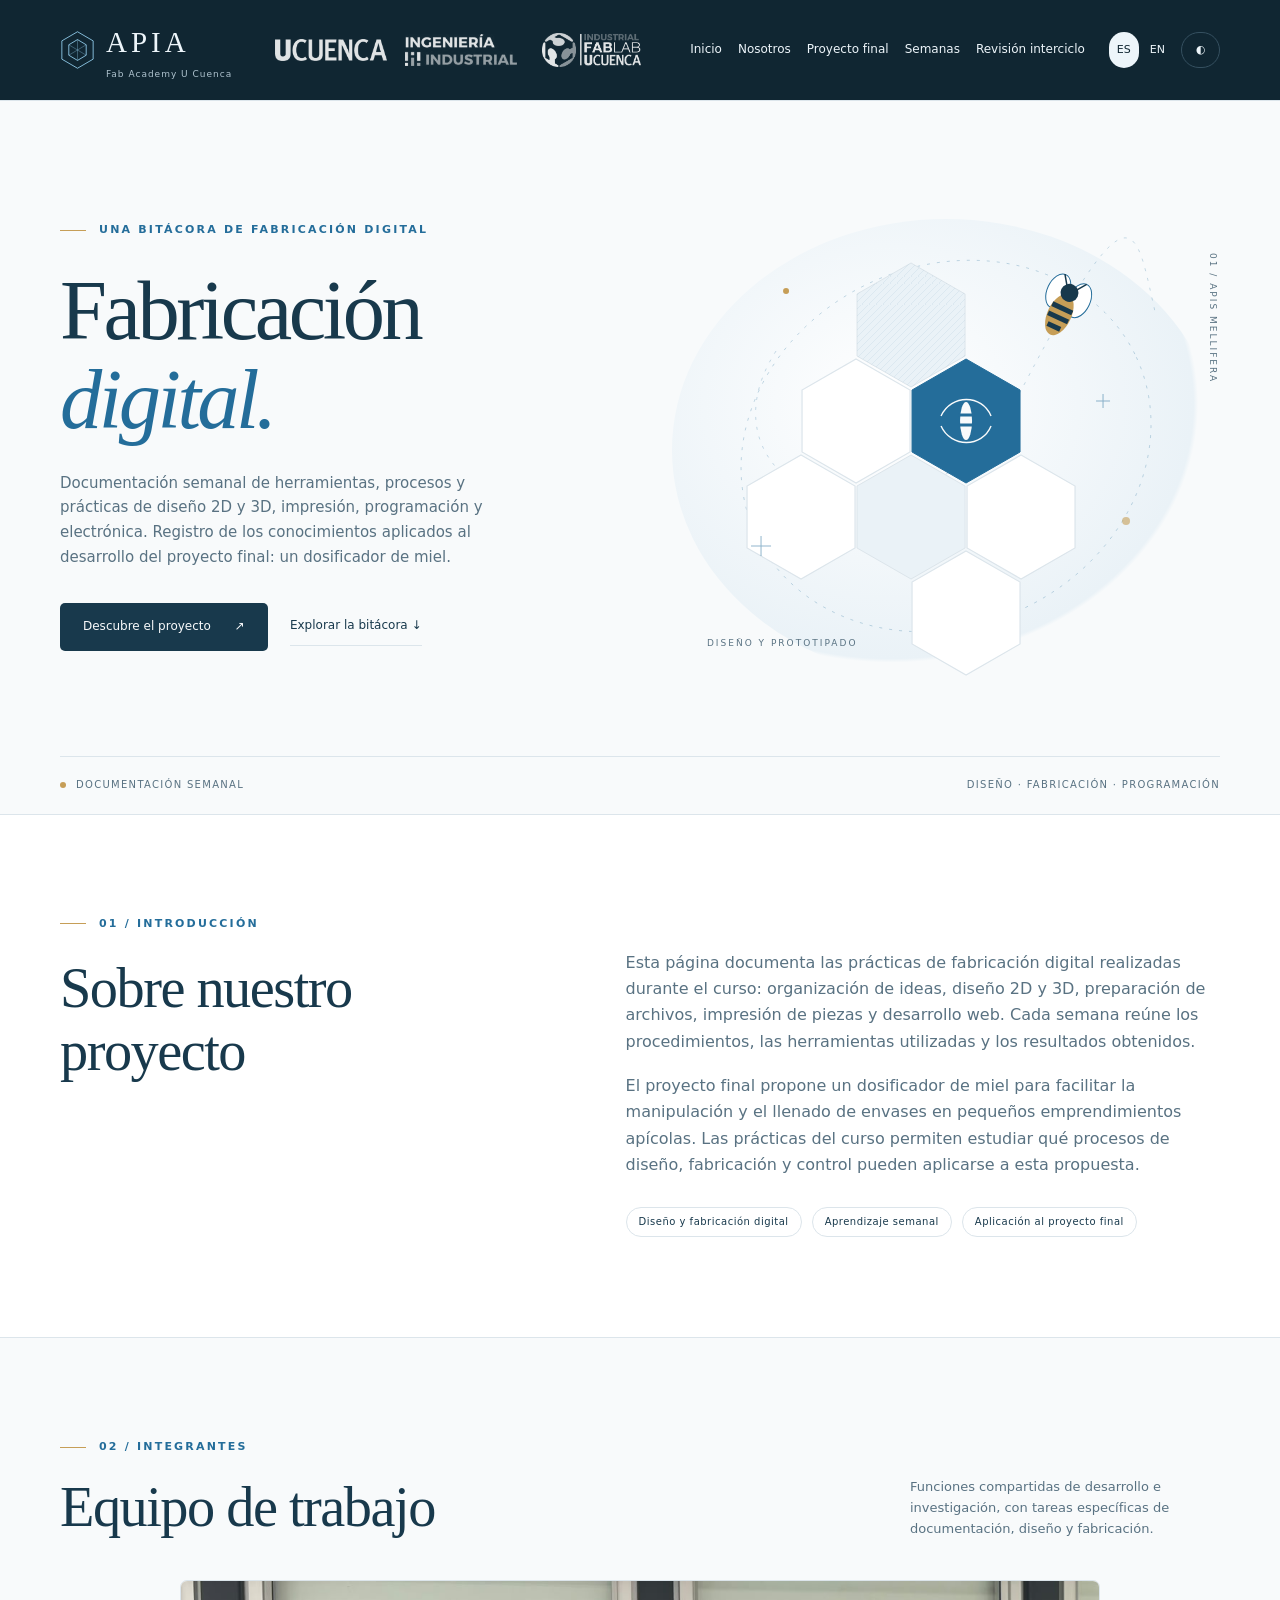
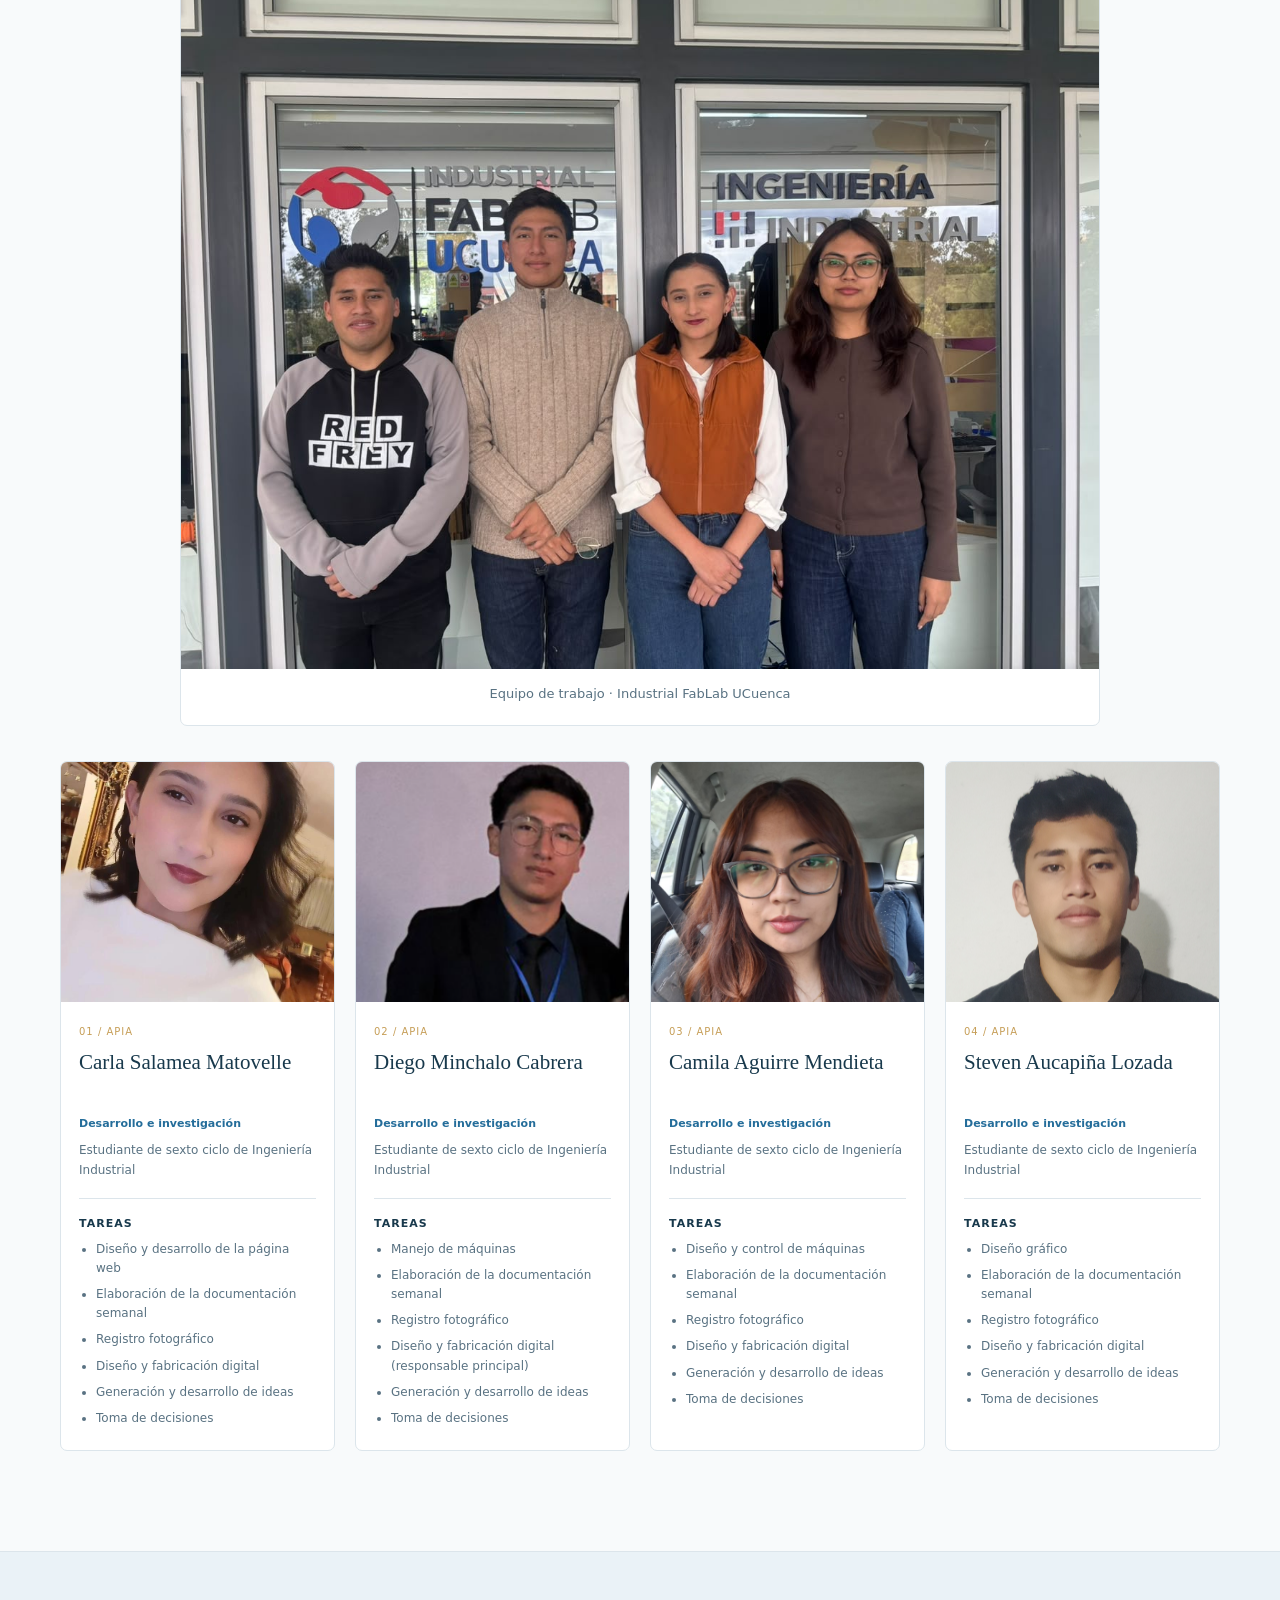
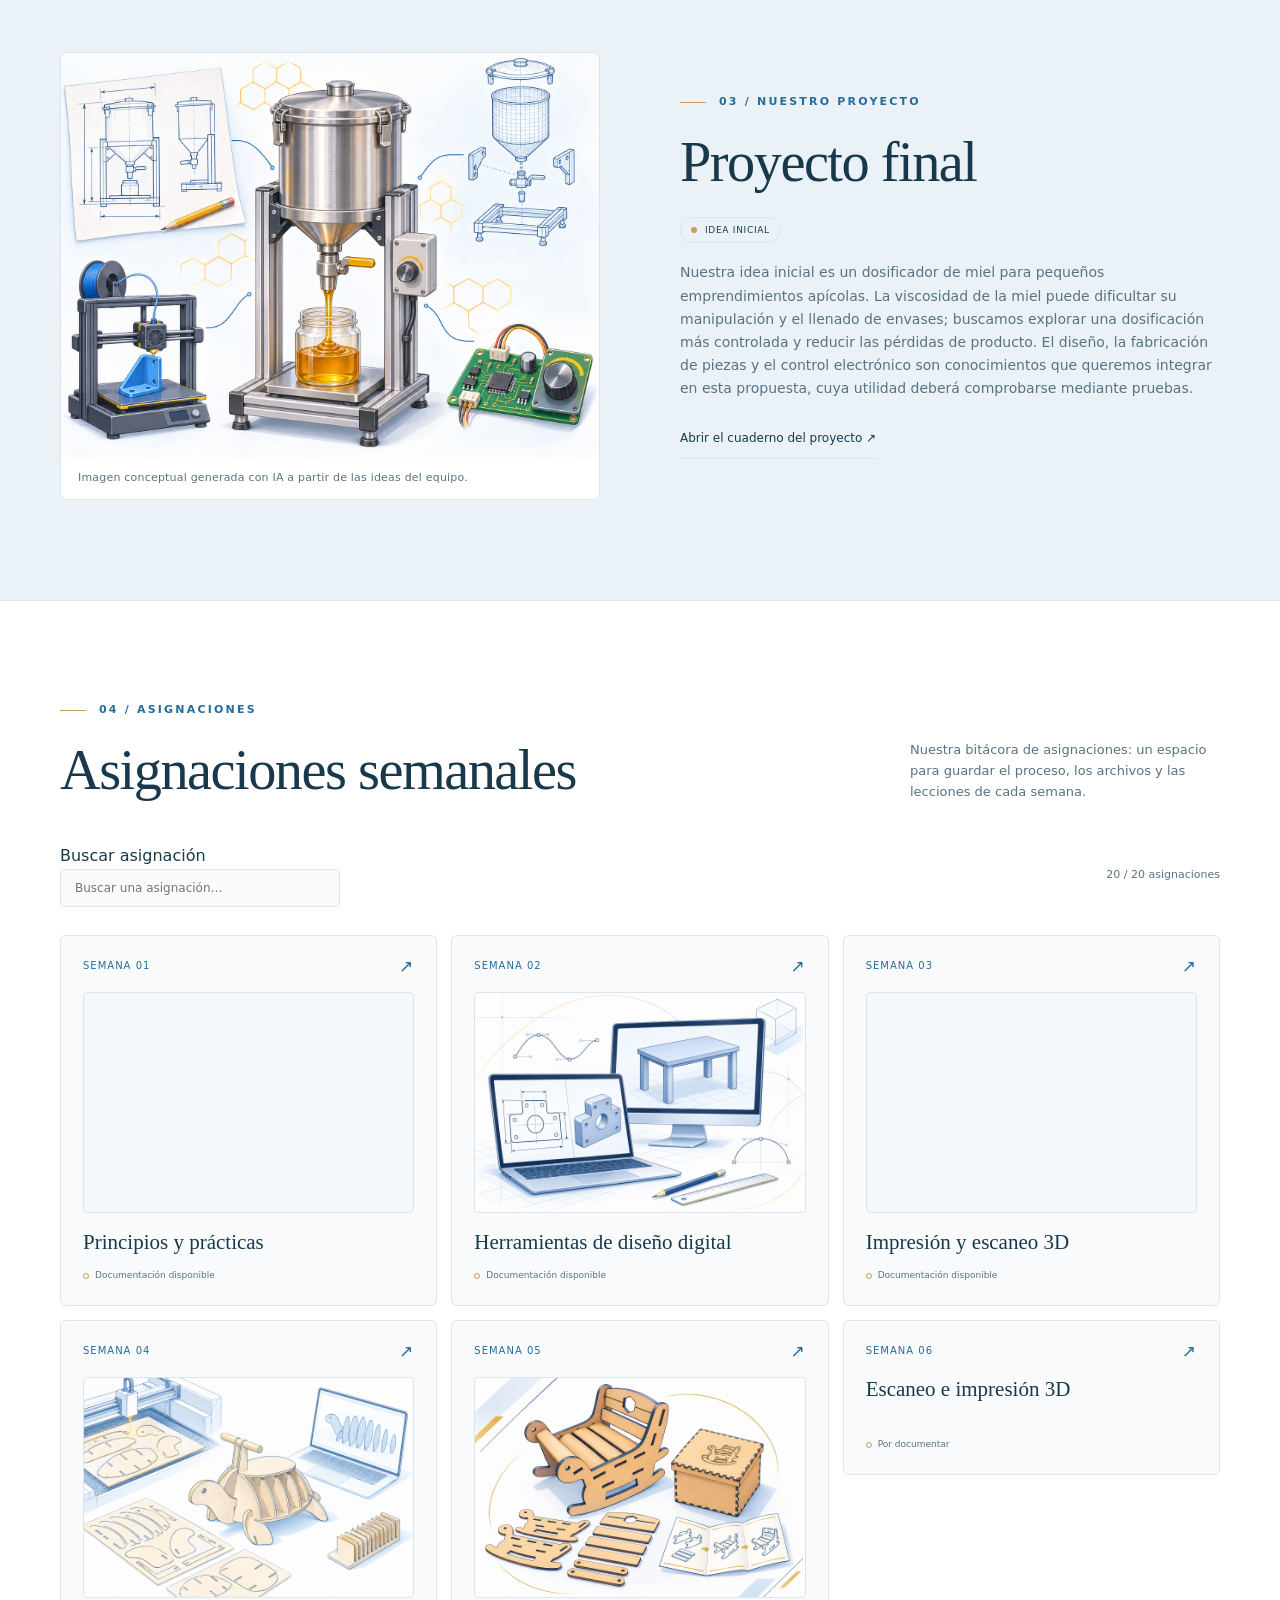
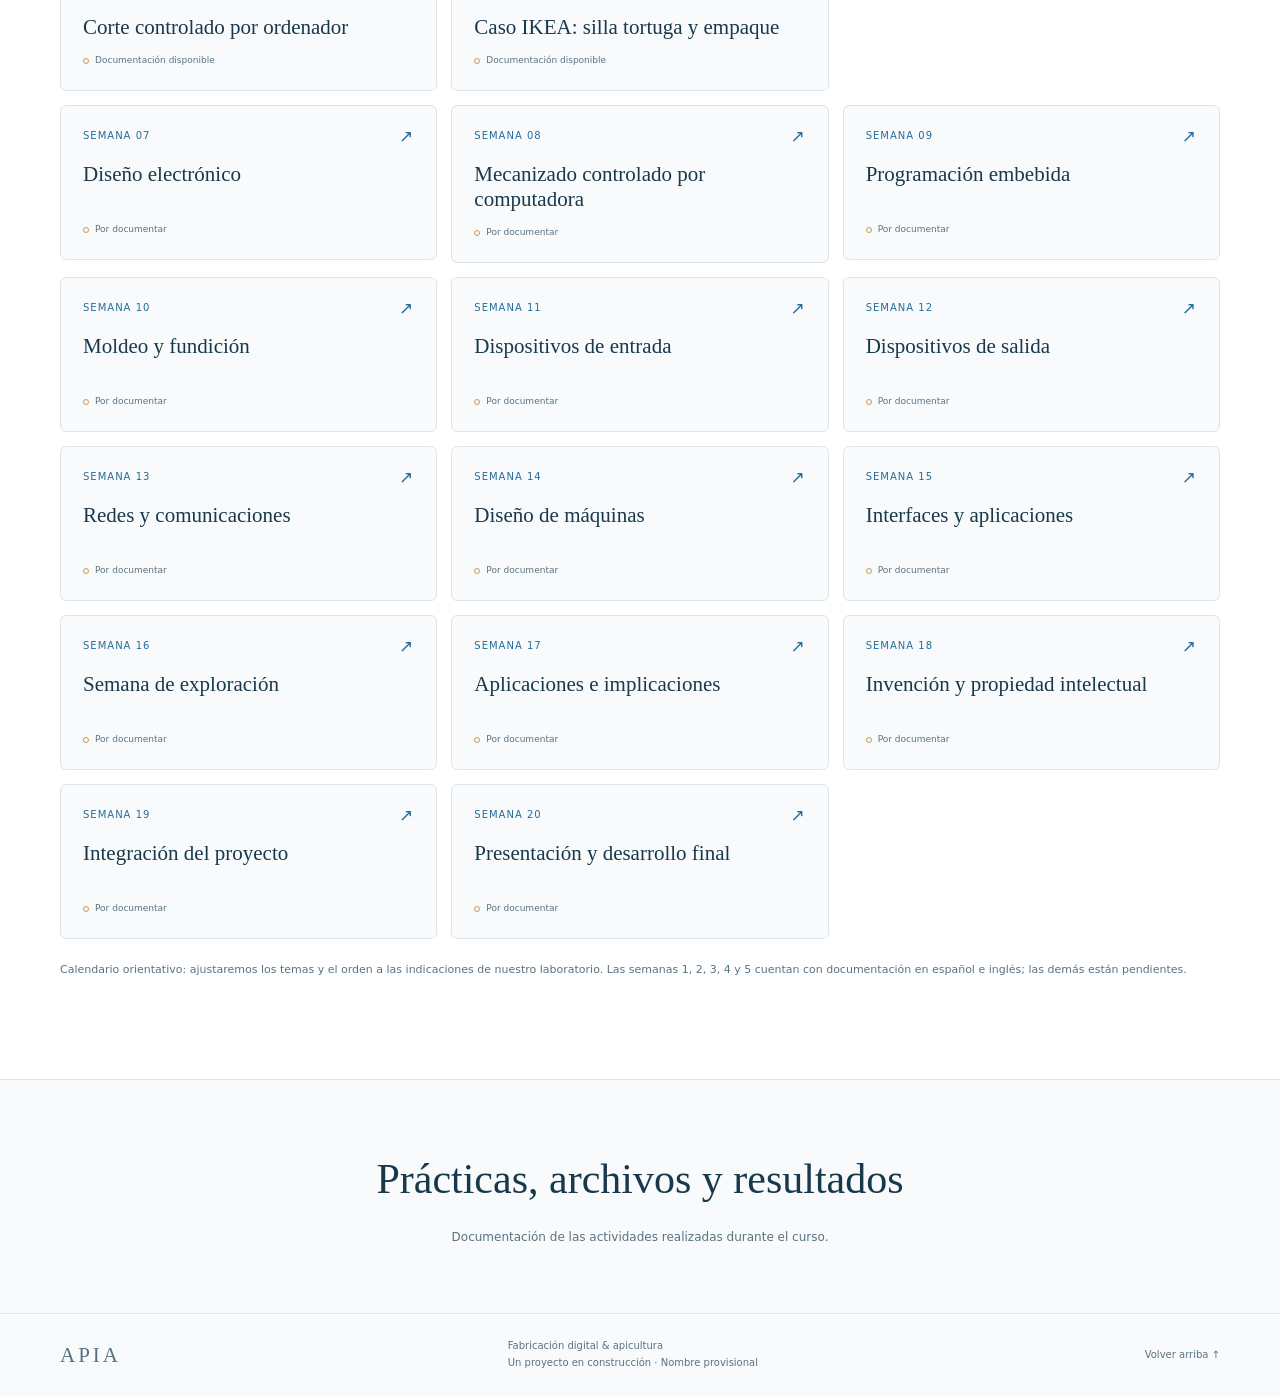
==== commit 2f56676c: "Align header logos and translate the site menu" ====
--- a/index.html
+++ b/index.html
@@ -15,10 +15,10 @@
 /* Portadas de asignaciones: añadir imágenes a medida que se documentan las semanas. */
 .week-cover{display:block;width:100%;height:auto;aspect-ratio:3/2;object-fit:cover;border:1px solid var(--line);border-radius:4px;margin-top:17px;background:#f3f8fb}.week-grid{align-items:start}.week{width:100%}
 </style>
-<link rel="stylesheet" href="site-navigation.css?v=3"><style>.person-copy{padding:22px 18px}.person h3{font-size:21px;line-height:1.25;min-height:2.5em}.person-copy .person-role{color:var(--blue);font-size:11px;font-weight:600;margin-top:13px}.person-copy .person-study{font-size:12px;margin-top:8px;padding-bottom:17px;border-bottom:1px solid var(--line)}.person-tasks-title{font:600 11px system-ui,sans-serif;color:var(--ink);text-transform:uppercase;letter-spacing:1px;margin:18px 0 10px}.person-tasks{padding-left:17px;margin:0;color:var(--muted);font-size:12px;line-height:1.6}.person-tasks li+li{margin-top:7px}.portrait:has(img):before{display:none}.team-grid{align-items:stretch}@media(max-width:620px){.person-copy{padding:16px 12px}.person h3{font-size:19px}.person-tasks{font-size:11px}.person-copy .person-study{font-size:11px}.person-copy .person-role{font-size:10px}}@media(max-width:360px){.team-grid{grid-template-columns:1fr}.portrait{height:280px}.person h3{min-height:0}}</style><link rel="stylesheet" href="project-concept.css?v=1"></head>
+<link rel="stylesheet" href="site-navigation.css?v=4"><style>.person-copy{padding:22px 18px}.person h3{font-size:21px;line-height:1.25;min-height:2.5em}.person-copy .person-role{color:var(--blue);font-size:11px;font-weight:600;margin-top:13px}.person-copy .person-study{font-size:12px;margin-top:8px;padding-bottom:17px;border-bottom:1px solid var(--line)}.person-tasks-title{font:600 11px system-ui,sans-serif;color:var(--ink);text-transform:uppercase;letter-spacing:1px;margin:18px 0 10px}.person-tasks{padding-left:17px;margin:0;color:var(--muted);font-size:12px;line-height:1.6}.person-tasks li+li{margin-top:7px}.portrait:has(img):before{display:none}.team-grid{align-items:stretch}@media(max-width:620px){.person-copy{padding:16px 12px}.person h3{font-size:19px}.person-tasks{font-size:11px}.person-copy .person-study{font-size:11px}.person-copy .person-role{font-size:10px}}@media(max-width:360px){.team-grid{grid-template-columns:1fr}.portrait{height:280px}.person h3{min-height:0}}</style><link rel="stylesheet" href="project-concept.css?v=1"></head>
 <body>
 <a class="skip" href="#main" data-t="skip">Saltar al contenido</a>
-<header><div class="wrap nav"><a class="brand" href="#home" aria-label="APIA"><svg viewBox="0 0 40 46" fill="none" aria-hidden="true"><path d="M20 2 38 12.5v21L20 44 2 33.5v-21Z" stroke="currentColor"/><path d="M20 11 30 17v12L20 35 10 29V17Z" stroke="currentColor"/><path d="M20 11v24M10 17l20 12M30 17 10 29" stroke="currentColor" opacity=".4"/></svg><span><strong>APIA</strong><small data-t="brand">Fab Academy U Cuenca</small></span></a><div class="institutions" aria-label="Instituciones"><div class="institution"><img src="images/ucuenca.png" alt="Universidad de Cuenca" width="2677" height="1505" decoding="async"></div><div class="institution"><img src="images/ingenieria-industrial.jpg" alt="Ingeniería Industrial" width="200" height="200" decoding="async"></div><div class="institution"><img src="images/fablab-ucuenca.jpeg" alt="Industrial FabLab UCuenca" width="1472" height="832" decoding="async"></div></div><nav class="navlinks" aria-label="Principal"><a href="#home">Home</a><a href="#about">About</a><a href="#project">Final Project</a><a data-weeks-link href="#assignments">Semanas</a><a href="midterm-review.html" lang="en">Midterm Review</a></nav><div class="tools"><div class="langs"><button class="tool active" id="es" lang="es" aria-label="Español" aria-pressed="true">ES</button><button class="tool" id="en" lang="en" aria-label="English" aria-pressed="false">EN</button></div><button class="tool" id="theme" aria-label="Activar tema oscuro" aria-pressed="false">◐</button></div></div></header>
+<header><div class="wrap nav"><a class="brand" href="#home" aria-label="APIA"><svg viewBox="0 0 40 46" fill="none" aria-hidden="true"><path d="M20 2 38 12.5v21L20 44 2 33.5v-21Z" stroke="currentColor"/><path d="M20 11 30 17v12L20 35 10 29V17Z" stroke="currentColor"/><path d="M20 11v24M10 17l20 12M30 17 10 29" stroke="currentColor" opacity=".4"/></svg><span><strong>APIA</strong><small data-t="brand">Fab Academy U Cuenca</small></span></a><div class="institutions" aria-label="Instituciones"><div class="institution"><img src="images/header/ucuenca.webp" alt="Universidad de Cuenca" width="360" height="69" decoding="async"></div><div class="institution"><img src="images/header/ingenieria-industrial.webp" alt="Ingeniería Industrial" width="193" height="56" decoding="async"></div><div class="institution"><img src="images/header/fablab-ucuenca.webp" alt="Industrial FabLab UCuenca" width="349" height="120" decoding="async"></div></div><nav class="navlinks" aria-label="Principal"><a href="#home" data-nav-label="home">Inicio</a><a href="#about" data-nav-label="about">Nosotros</a><a href="#project" data-nav-label="project">Proyecto final</a><a href="#assignments" data-nav-label="weeks">Semanas</a><a href="midterm-review.html" data-nav-label="midterm">Revisión interciclo</a></nav><div class="tools"><div class="langs"><button class="tool active" id="es" lang="es" aria-label="Español" aria-pressed="true">ES</button><button class="tool" id="en" lang="en" aria-label="English" aria-pressed="false">EN</button></div><button class="tool" id="theme" aria-label="Activar tema oscuro" aria-pressed="false">◐</button></div></div></header>
 <main id="main"><div class="hero" id="home"><div class="wrap"><div class="hero-grid"><div class="hero-copy"><div class="eyebrow" data-t="heroLabel">Una bitácora de fabricación digital</div><h1 data-t="heroTitle">Fabricación<br><em>digital.</em></h1><p data-t="heroText">Documentación semanal de herramientas, procesos y prácticas de diseño 2D y 3D, impresión, programación y electrónica. Registro de los conocimientos aplicados al desarrollo del proyecto final: un dosificador de miel.</p><div class="actions"><a class="primary" href="#project"><span data-t="discover">Descubre el proyecto</span><span aria-hidden="true">↗</span></a><a class="textlink" href="#assignments" data-t="explore">Explorar la bitácora ↓</a></div></div><div class="hero-art" role="img" aria-label="Ilustración de un panal azul y una abeja en vuelo" id="heroArt"><div class="orb"></div><svg class="hive-art" viewBox="0 0 500 490" aria-hidden="true"><defs><polygon id="hex" points="0,-62 54,-31 54,31 0,62 -54,31 -54,-31"/><pattern id="lines" width="7" height="7" patternUnits="userSpaceOnUse"><path d="M0 7 7 0" stroke="currentColor" opacity=".1" stroke-width=".7"/></pattern></defs><ellipse class="orbit" cx="250" cy="255" rx="210" ry="180" transform="rotate(-25 250 255)"/><path class="orbit" d="M80 160C-10 300 220 400 330 190S440 40 460 125"/><g transform="translate(160 230)"><use href="#hex" class="hex"/><use href="#hex" x="110" class="hex-blue"/><use href="#hex" x="55" y="96" class="hex-soft"/><use href="#hex" x="165" y="96" class="hex"/><use href="#hex" x="110" y="192" class="hex"/><use href="#hex" x="-55" y="96" class="hex"/><use href="#hex" x="55" y="-96" class="hex-soft"/><use href="#hex" x="55" y="-96" fill="url(#lines)"/><path d="M85-5c10-22 41-22 50 0M85 5c10 22 41 22 50 0" fill="none" stroke="var(--bg)" stroke-width="1.4"/><ellipse cx="110" cy="0" rx="6" ry="19" fill="var(--bg)"/><path d="M102-6h16M103 4h14" stroke="var(--blue)" stroke-width="3"/></g><g class="flying"><g transform="translate(365 120) rotate(25)"><ellipse class="wing" cx="-11" cy="-17" rx="11" ry="18" fill="var(--paper)" stroke="var(--blue)" stroke-width="1"/><ellipse class="wing" cx="12" cy="-17" rx="11" ry="18" fill="var(--paper)" stroke="var(--blue)" stroke-width="1"/><ellipse cy="4" rx="12" ry="22" fill="var(--gold)"/><path d="M-11-3h22M-11 7h22M-7 17H7" stroke="var(--ink)" stroke-width="5"/><circle cy="-20" r="9" fill="var(--ink)"/><path d="m-5-25-7-10m17 10 7-10" stroke="var(--ink)" fill="none" stroke-width="1.5"/></g></g><circle cx="90" cy="100" r="3" fill="var(--gold)"/><circle cx="430" cy="330" r="4" fill="var(--gold)" opacity=".6"/><path d="M55 355h20m-10-10v20M400 210h14m-7-7v14" stroke="var(--blue)" opacity=".5"/></svg><span class="art-label" data-t="artLabel">DISEÑO Y PROTOTIPADO</span><span class="art-note">01 / APIS MELLIFERA</span></div></div><div class="hero-bottom"><span><i class="dot"></i><span data-t="heroBottom">Documentación semanal</span></span><span data-t="heroBottomRight">Diseño · Fabricación · Programación</span></div></div></div>
 <section class="intro" id="about"><div class="wrap intro-grid"><div><div class="eyebrow" data-t="aboutLabel">01 / El origen</div><h2 data-t="aboutTitle">La naturaleza<br>como punto de partida.</h2></div><div class="intro-text"><p data-t="aboutText">Esta página documenta las prácticas de fabricación digital realizadas durante el curso: organización de ideas, diseño 2D y 3D, preparación de archivos, impresión de piezas y desarrollo web. Cada semana reúne los procedimientos, las herramientas utilizadas y los resultados obtenidos.</p><p data-t="aboutText2">El proyecto final propone un dosificador de miel para facilitar la manipulación y el llenado de envases en pequeños emprendimientos apícolas. Las prácticas del curso permiten estudiar qué procesos de diseño, fabricación y control pueden aplicarse a esta propuesta.</p><div class="pillars"><span class="pill" data-t="pillar1">Diseño y fabricación digital</span><span class="pill" data-t="pillar2">Aprendizaje semanal</span><span class="pill" data-t="pillar3">Aplicación al proyecto final</span></div></div></div></section>
 <section id="team"><div class="wrap"><div class="section-top"><div><div class="eyebrow" data-t="teamLabel">02 / Integrantes</div><h2 data-t="teamTitle">Equipo de trabajo</h2></div><p data-t="teamText">Funciones compartidas de desarrollo e investigación, con tareas específicas de documentación, diseño y fabricación.</p></div><figure class="group-photo" id="groupPhoto"></figure><div class="team-grid" id="teamGrid"></div></div></section>
@@ -190,4 +190,4 @@
 function openEntry(id){if([1,2,3,4,5].includes(Number(id))){window.location.href='weeks/week-0'+Number(id)+'.html';return}opened=id;fillEntry();$('#entry').showModal()}
 $('#es').onclick=()=>{lang='es';save('apia-language',lang);render()};$('#en').onclick=()=>{lang='en';save('apia-language',lang);render()};$('#theme').onclick=()=>{theme=theme==='light'?'dark':'light';save('apia-theme',theme);renderTheme()};$('#search').oninput=renderWeeks;$('#weekGrid').onclick=e=>{const b=e.target.closest('[data-week]');if(b)openEntry(b.dataset.week)};$('#projectDetails').onclick=()=>{window.location.href='project.html'};$('#closeDialog').onclick=()=>$('#entry').close();$('#entry').addEventListener('click',e=>{if(e.target===$('#entry')){const r=$('#entry').getBoundingClientRect();if(e.clientX<r.left||e.clientX>r.right||e.clientY<r.top||e.clientY>r.bottom)$('#entry').close()}});render();
 </script>
-<script src="site-navigation.js?v=5"></script></body></html>
+<script src="site-navigation.js?v=6"></script></body></html>
--- a/site-navigation.css
+++ b/site-navigation.css
@@ -7,6 +7,17 @@
 .week-pagination .next{text-align:right}
 .week-pagination .week-nav-all{font-size:12px;text-align:center;color:var(--blue);padding:12px;text-decoration:underline}
 .navlinks{gap:16px}
+.institutions .institution {
+  display: grid;
+  place-items: center;
+}
+.institutions .institution img {
+  position: static;
+  transform: none;
+  width: 100%;
+  height: min(100%, 34px);
+  object-fit: contain;
+}
 @media(max-width:1150px){.nav{flex-wrap:wrap;gap:14px;padding:16px 0}.institutions{order:2;flex:0 0 100%;gap:24px}.navlinks{margin-left:auto}.tools{order:1}}
 @media(max-width:620px){.navlinks{order:3;justify-content:center;width:100%;gap:16px;margin:0}.tools{order:0}.week-document .week-pagination{grid-template-columns:1fr 1fr;gap:12px}.week-pagination .week-nav-all{grid-column:1/-1;grid-row:2}.week-pagination strong{font-size:20px}.week-pagination .week-nav-link,.week-pagination .week-nav-disabled{padding:13px}}
 
